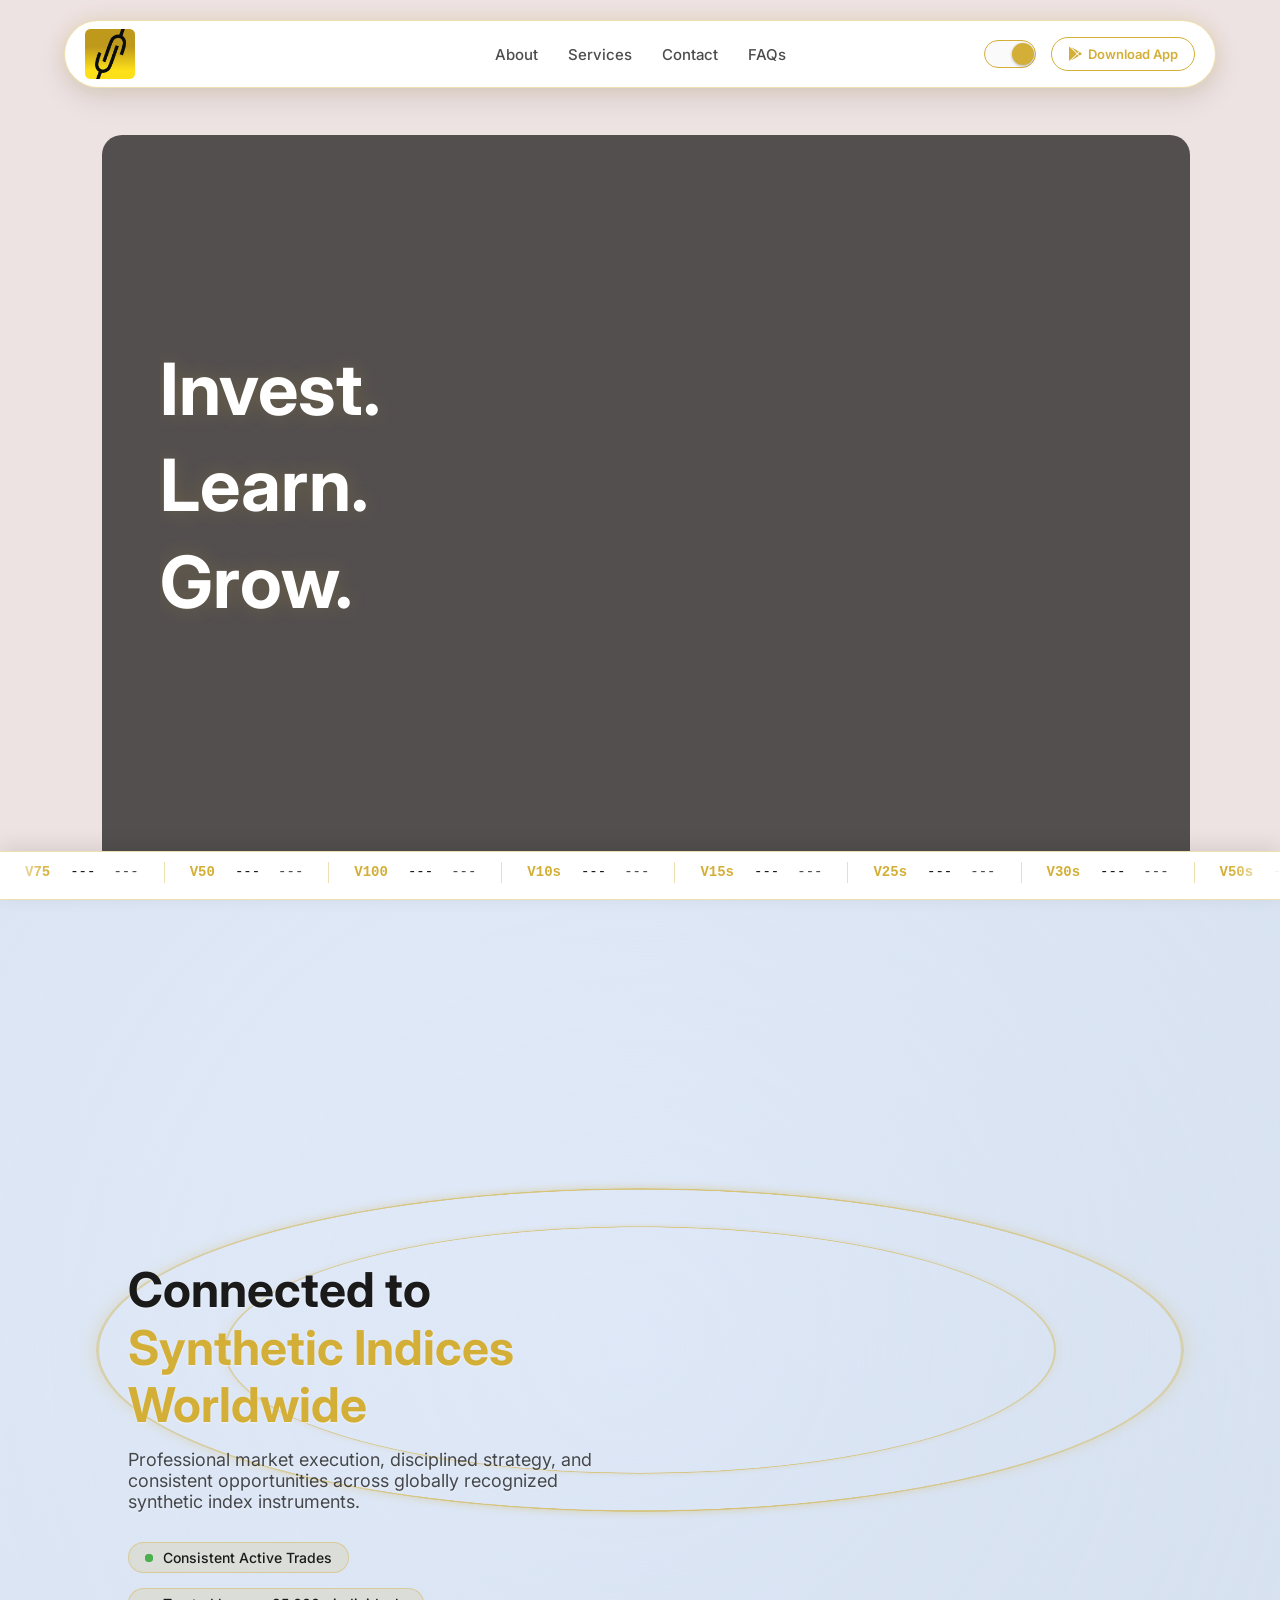
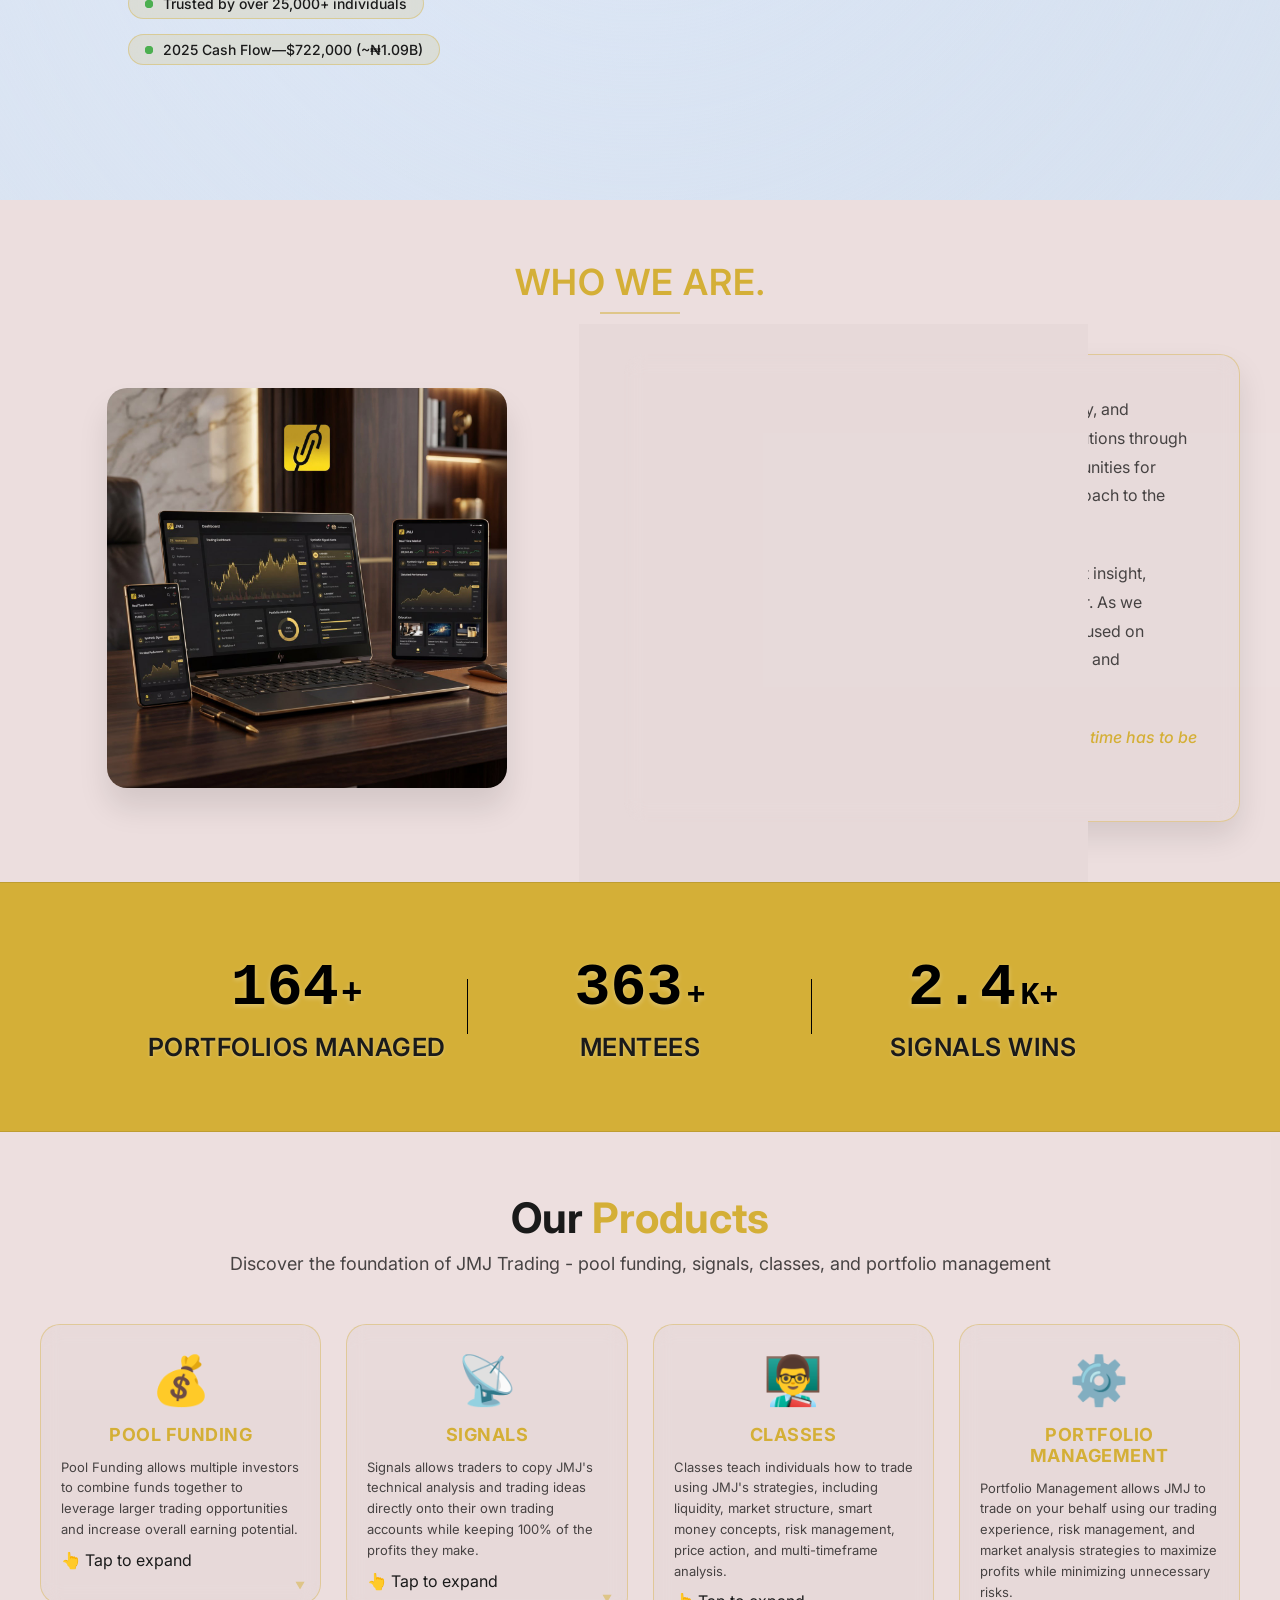
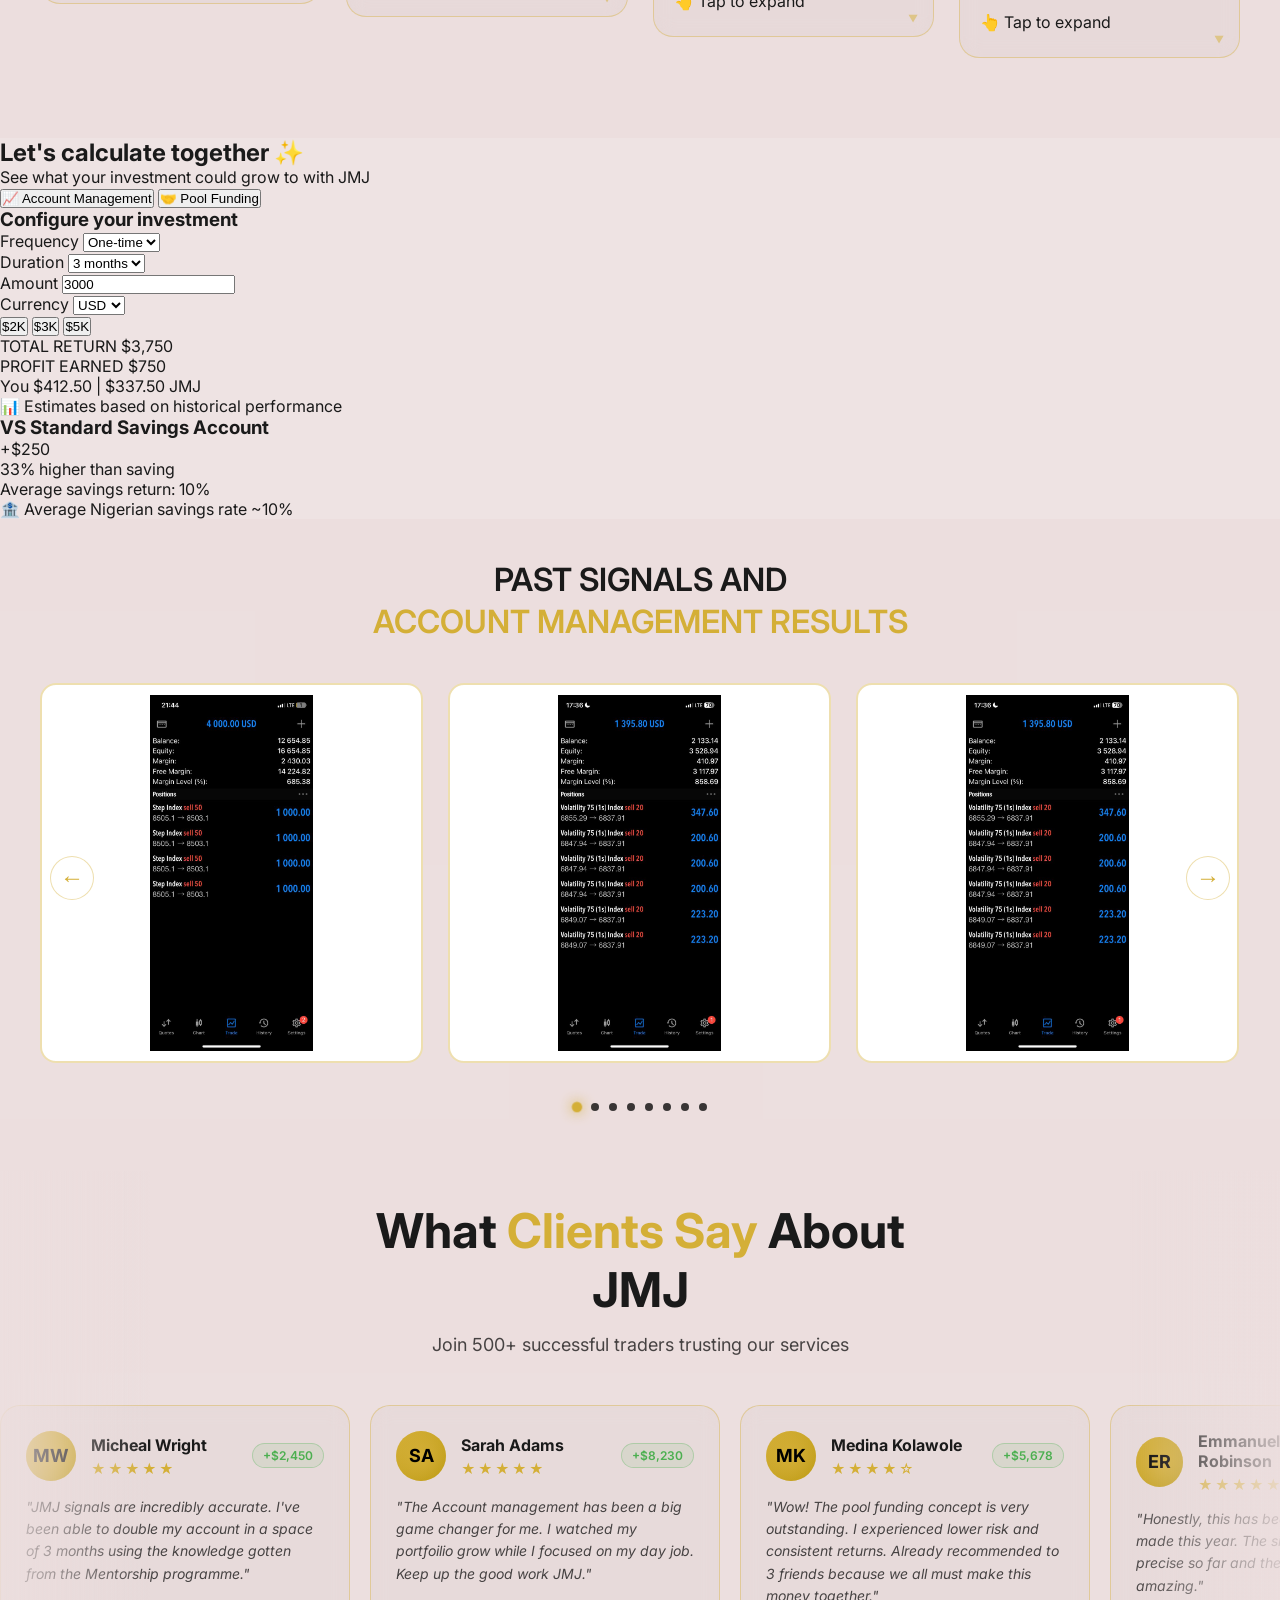
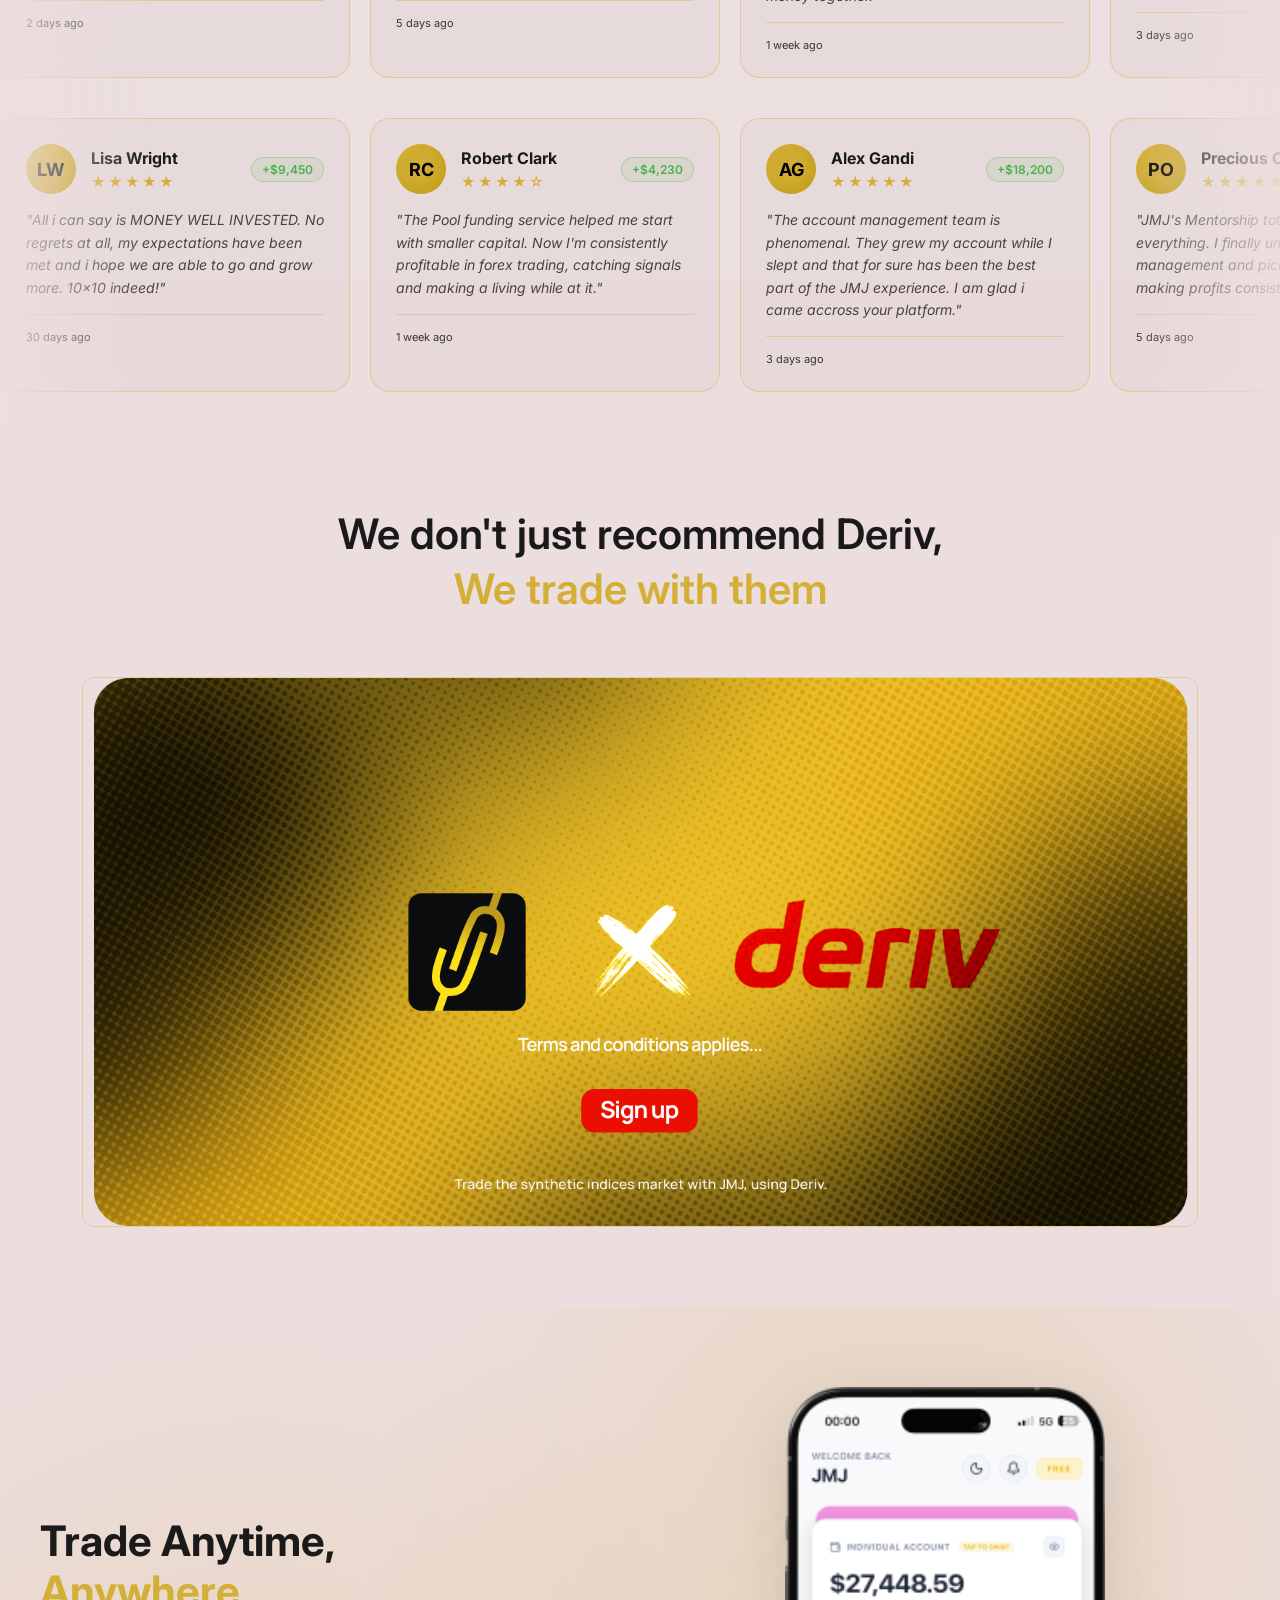
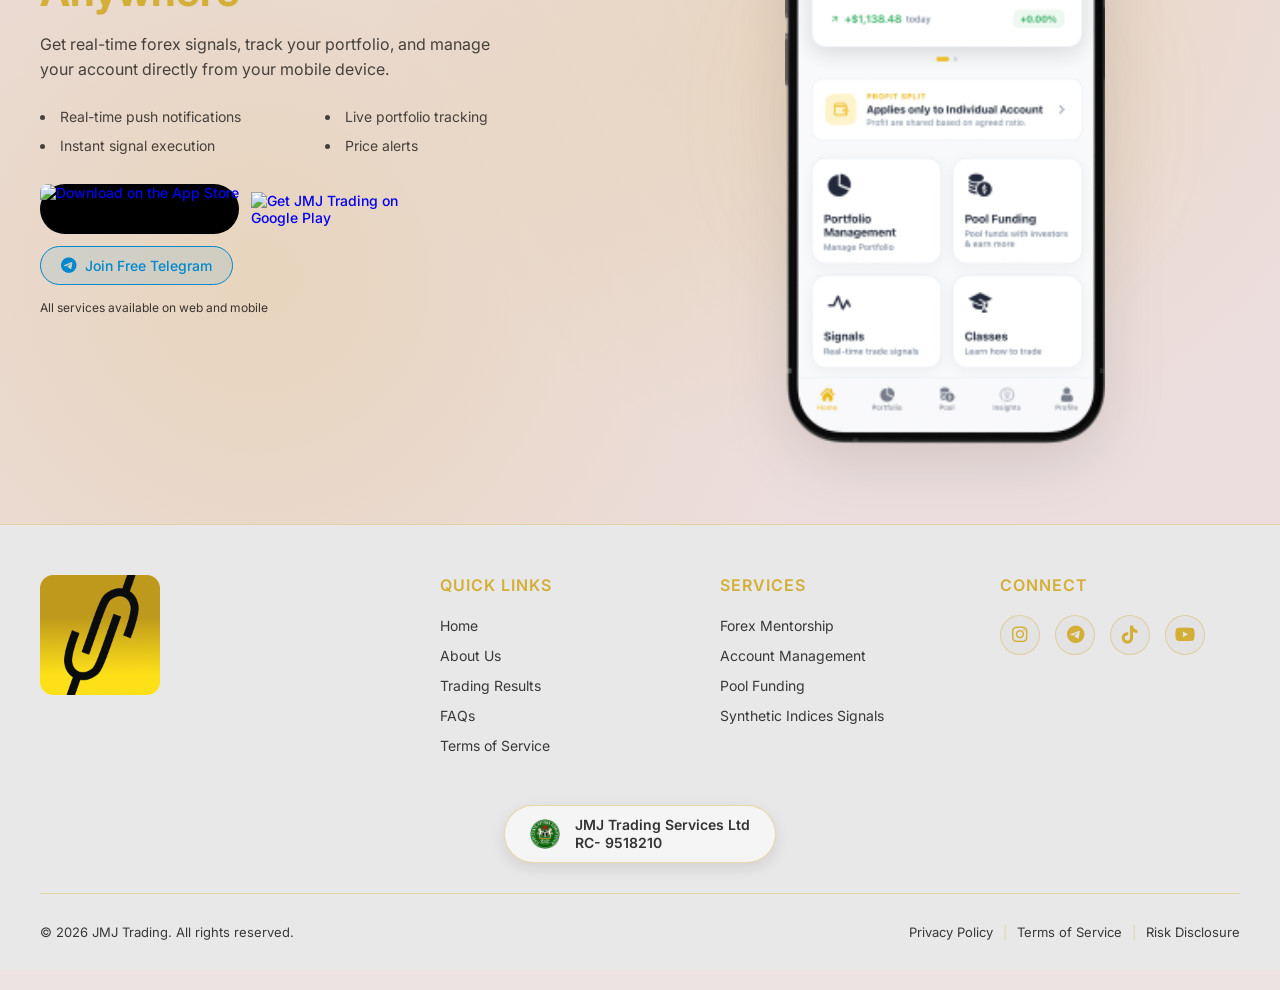
==== index.html @ 013cc444 "added calculaor section" ====
<!DOCTYPE html>
<html lang="en">
<head>
  <meta charset="UTF-8">
  
  <!-- PRIMARY SEO META TAGS -->
  <title>JMJ Trading | Forex Signals & Account Management Nigeria | Synthetic Indices</title>
  <meta name="description" content="JMJ Trading offers accurate forex signals, synthetic indices trading, account management, and pool funding in Nigeria. Join 500+ successful traders with 92% signal accuracy.">
  <meta name="keywords" content="forex signals Nigeria, synthetic indices trading, volatility 75, account management, JMJ trading, deriv broker, pool funding, accurate forex signals, volatility indices, step indices, forex mentorship Nigeria">
  <meta name="author" content="JMJ Trading">
  <meta name="robots" content="index, follow">
  <meta name="viewport" content="width=device-width, initial-scale=1.0">
  <meta name="language" content="English">
  <meta name="revisit-after" content="7 days">
  
  <!-- CANONICAL URL -->
  <link rel="canonical" href="http://www.jmj.finance/">
  
  <!-- OPEN GRAPH / SOCIAL MEDIA META TAGS -->
  <meta property="og:title" content="JMJ Trading - Forex Signals & Account Management Nigeria">
  <meta property="og:description" content="Trade synthetic indices with 92% accuracy. Join 500+ successful traders in Nigeria.">
  <meta property="og:image" content="https://www.jmj.finance/og-image.jpg">
  <meta property="og:url" content="http://www.jmj.finance/">
  <meta property="og:type" content="website">
  <meta property="og:site_name" content="JMJ Trading">
  
  <!-- TWITTER CARD META TAGS -->
  <meta name="twitter:card" content="summary_large_image">
  <meta name="twitter:title" content="JMJ Trading - Forex Signals & Account Management">
  <meta name="twitter:description" content="Accurate forex signals and synthetic indices trading in Nigeria. 92% accuracy.">
  <meta name="twitter:image" content="https://www.jmj.finance/twitter-image.jpg">
  
  <!-- FAVICONS -->
  <link rel="icon" type="image/png" href="your-logo2.jpg">
  <link rel="apple-touch-icon" href="apple-touch-icon.png">
  
  <!-- SCHEMA.ORG MARKUP (Rich Snippets) -->
  <script type="application/ld+json">
  {
    "@context": "https://schema.org",
    "@type": "FinancialService",
    "name": "JMJ Trading",
    "description": "Forex signals, synthetic indices trading, and account management services in Nigeria",
    "url": "http://www.jmj.finance/",
    "logo": "https://www.jmj.finance.com/your-logo2.jpg",
    "areaServed": "NG",
    "address": {
      "@type": "PostalAddress",
      "addressCountry": "NG"
    },
    "sameAs": [
      "https://t.me/iam_jmj",
      "https://www.instagram.com/10x10withjomi?igsh=OTE2cTVidzZ1aXQy",
      "https://www.tiktok.com/@iam_jmj_?_r=1&_t=ZS-94kIQOQh4wm",
      "https://youtube.com/@iam_jmj?si=TqdCoqoiXBoB-XOz"
    ],
    "founder": {
      "@type": "Person",
      "name": "JMJ"
    },
    "foundingDate": "2021"
  }
  </script>
  
  <!-- ADDITIONAL SCHEMA FOR REVIEWS (Rich Stars) -->
  <script type="application/ld+json">
  {
    "@context": "https://schema.org",
    "@type": "Product",
    "name": "JMJ Trading Services",
    "description": "Forex signals and account management",
    "aggregateRating": {
      "@type": "AggregateRating",
      "ratingValue": "4.8",
      "reviewCount": "527",
      "bestRating": "5",
      "worstRating": "1"
    }
  }
  </script>

  <link rel="stylesheet" href="styles.css">
  <link rel="stylesheet" href="https://cdnjs.cloudflare.com/ajax/libs/font-awesome/6.5.0/css/all.min.css" />
  <script src="https://cdnjs.cloudflare.com/ajax/libs/gsap/3.12.5/gsap.min.js"></script>
  <script src="https://cdnjs.cloudflare.com/ajax/libs/gsap/3.12.5/ScrollTrigger.min.js"></script>
</head>
<body>

<!-- FLOATING PILL NAVBAR -->
<header class="pill-header" id="header">
  <div class="pill-container">
    
    <!-- Logo Left -->
    <div class="pill-logo">
      <a href="index.html">
        <img src="your-logo2.png" alt="JMJ Trading Logo - Forex Signals Nigeria" class="logo-img">
      </a>
    </div>

 <!-- iOS Style Theme Toggle -->
<div class="theme-switch-wrapper">
    <!-- <span class="theme-label dark-label">🌙</span> -->
    <div class="theme-switch" id="theme-switch">
        <div class="theme-switch-track">
            <div class="theme-switch-knob"></div>
        </div>
    </div>
    <!-- <span class="theme-label light-label">☀️</span> -->
</div>
    
    <!-- Navigation Middle -->
    <nav class="pill-nav">
      <a href="#about" class="pill-link">About</a>
      <a href="#pillars" class="pill-link">Services</a>
      <a href="#download" class="pill-link">Contact</a>
      <a href="FAQs.html" class="pill-link">FAQs</a>
    </nav>
    
    <!-- Right Side Buttons -->
    <div class="pill-actions">
      <a href="#download" class="pill-btn download-btn">
        <i class="fab fa-google-play"></i>
        <span>Download App</span>
      </a>
      <!-- <a href="#download" class="pill-btn primary-btn">Get Started</a> -->
    </div>
    
    <!-- Hamburger (mobile) -->
    <button class="pill-hamburger" id="hamburger">
      <span class="hamburger-line"></span>
      <span class="hamburger-line"></span>
      <span class="hamburger-line"></span>
    </button>
    
  </div>
</header>

<!-- Mobile Menu -->
<div class="mobile-menu" id="mobileMenu">
  <nav class="mobile-nav-links">
    <a href="#about" class="mobile-nav-link">About</a>
    <a href="#pillars" class="mobile-nav-link">Services</a>
    <a href="#download" class="mobile-nav-link">Contact</a>
    <a href="FAQs.html" class="mobile-nav-link">FAQs</a>
    <a href="#download" class="mobile-get-started">Get Started</a>
  </nav>
  
  <!-- Social Icons at bottom of mobile menu -->
  <div class="mobile-social">
    <a href="https://t.me/iam_jmj" class="mobile-social-icon" aria-label="Telegram">
      <i class="fab fa-telegram-plane"></i>
    </a>
    <a href="https://www.instagram.com/10x10withjomi?igsh=OTE2cTVidzZ1aXQy" class="mobile-social-icon" aria-label="Instagram">
      <i class="fab fa-instagram"></i>
    </a>
    <a href="https://www.tiktok.com/@iam_jmj_?_r=1&_t=ZS-94kIQOQh4wm" class="mobile-social-icon" aria-label="Tiktok">
      <i class="fab fa-tiktok"></i>
    </a>
    <a href="https://youtube.com/@iam_jmj?si=TqdCoqoiXBoB-XOz" class="mobile-social-icon" aria-label="YouTube">
      <i class="fab fa-youtube"></i>
    </a>
  </div>
</div>

<!-- Overlay -->
<div class="menu-overlay" id="menuOverlay"></div>

<!-- HERO SECTION  -->
<section class="hero-video" id="hero">
  
  <!-- Video Background -->
  <div class="video-background">
    <video autoplay muted loop playsinline id="heroVideo">
      <source src="Hero-Background.mp4" type="video/mp4">
      <!-- Add fallback text in case video doesn't load -->
      Your browser does not support the video tag.
    </video>
    <div class="video-overlay"></div>
  </div>

  <!-- Hero Content -->
  <div class="hero-content-video">
    <div class="hero-text-container">
      
      <!-- Typewriter Text Container -->
      <div class="typewriter-container">
        <div class="typewriter-line" id="line1">Invest.</div>
        <div class="typewriter-line" id="line2">Learn.</div>
        <div class="typewriter-line" id="line3">Grow.</div>
      </div>
      
      <!-- Buttons (initially hidden) -->
<div class="hero-buttons-video" id="heroButtons">
  <a href="#download" class="hero-primary-btn">Get Started</a>
  <!-- <button class="secondary-btn">Download App</button> -->
</div>
      
    </div>
  </div>
  
  <!-- Floating particles (optional, can be removed) -->
  <div class="particles" id="particles"></div>
</section>

<!-- 3D GLOBE SECTION -->
<section class="globe-section">
  <div class="globe-container" id="globeContainer"></div>
  
<!-- Orbiting Lines Container -->
<div class="globe-orbits">
    <div class="orbit orbit-1"></div>
    <div class="orbit orbit-2"></div>
    <!-- <div class="orbit orbit-3"></div> -->
</div>

  <div class="globe-content">
    <h2 class="globe-title">Connected to <span class="gold-text">Synthetic Indices Worldwide</span></h2>
    <p class="globe-subtitle">Professional market execution, disciplined strategy, and consistent opportunities across globally recognized synthetic index instruments. </p>
    
    <div class="floating-stats">
      <div class="stat-pill">
        <span class="stat-dot live"></span>
        <span class="stat-text">Consistent Active Trades</span>
      </div>
      <div class="stat-pill">
        <span class="stat-dot live"></span>
        <span class="stat-text">Trusted by over 25,000+ individuals</span>
      </div>
      <div class="stat-pill">
        <span class="stat-dot live"></span>
        <span class="stat-text">2025  Cash Flow—$722,000 (~₦1.09B)</span>
      </div>
    </div>
  </div>
  
  <div class="globe-particles"></div>
</section>

<!-- ABOUT SECTION -->
<section class="about-section" id="about">
  <div class="about-container">
    
    <h2 class="about-headline">WHO WE ARE.</h2>
    
    <div class="about-content">
      
      <div class="about-image-wrapper" id="aboutImage">
        <img src="jmj-about2.jpg" alt="JMJ Trading - Forex signals and synthetic indices expert in Nigeria" class="about-image">
        <div class="image-glow"></div>
      </div>
      
      <div class="about-text-box" id="aboutText">
        <p class="about-paragraph">JMJ is a modern trading brand built on precision, strategy, and disciplined execution. We provide structured trading solutions through signals, education, and growth-focused financial opportunities for traders and learners who want a more professional approach to the markets.
</p>
        
        <p class="about-paragraph">Our mission is to build a trusted ecosystem where market insight, practical knowledge, and financial growth come together. As we expand into a broader fintech platform, JMJ remains focused on helping our community learn, trade, and grow with clarity and confidence.</p>
        
        <p class="about-paragraph about-quote">If you've ever blown a deriv account and said, "This time has to be different", you're in the right place.</p>
      </div>
      
    </div>
    
  </div>
</section>

<!-- PERFORMANCE STATS SECTION -->
<section class="stats-section" id="stats">
  
  <div class="stats-particles" id="statsParticles"></div>
  
  <div class="stats-container">
    
    <div class="stats-grid">
      
      <div class="stat-item">
        <div class="stat-number" id="stat1" data-target="220">0</div>
        <div class="stat-label">Portfolios Managed</div>
      </div>
      
      <div class="stat-item">
        <div class="stat-number" id="stat2" data-target="485">0</div>
        <div class="stat-label">Mentees</div>
      </div>
      
      <div class="stat-item">
        <div class="stat-number" id="stat3" data-target="3.2">0</div>
        <div class="stat-label">Signals Wins</div>
      </div>
      
    </div>
    
  </div>
</section>

<!-- PILLARS SECTION - SERVICES -->
<section class="pillars-section" id="pillars">
  <div class="pillars-container">
    
    <div class="pillars-header">
      <h2 class="pillars-title">Our <span class="gold-text">Products</span></h2>
      <p class="pillars-subtitle">Discover the foundation of JMJ Trading - pool funding, signals, classes, and portfolio management</p>
    </div>
    
    <div class="pillars-grid">
      
      <!-- Pool Funding -->
      <div class="pillar-card">
        <div class="pillar-icon-container">
          <div class="pillar-icon pool-icon">💰</div>
        </div>
        <h3 class="pillar-title">POOL FUNDING</h3>
        <div class="pillar-description-short">
          <p>Pool Funding allows multiple investors to combine funds together to leverage larger trading opportunities and increase overall earning potential.</p>
        </div>
        
        <!-- Expandable Content (hidden until hover) -->
        <div class="pillar-expandable">
          <div class="expandable-section">
            <h4>📖 How It Works</h4>
            <p>Investors contribute to a shared trading pool managed by JMJ. Profits generated are distributed evenly based on the agreed structure of the funding pool.</p>
          </div>
          <div class="expandable-section">
            <h4>✨ What You Gain</h4>
            <ul>
              <li>Access to larger trading opportunities</li>
              <li>Increased scalability</li>
              <li>Shared risk exposure</li>
              <li>Passive income opportunities</li>
              <li>Professional fund management</li>
            </ul>
          </div>
        </div>
        
        <div class="pillar-glow"></div>
      </div>
      
      <!-- Signals -->
      <div class="pillar-card">
        <div class="pillar-icon-container">
          <div class="pillar-icon signals-icon">📡</div>
        </div>
        <h3 class="pillar-title">SIGNALS</h3>
        <div class="pillar-description-short">
          <p>Signals allows traders to copy JMJ's technical analysis and trading ideas directly onto their own trading accounts while keeping 100% of the profits they make.</p>
        </div>
        
        <!-- Expandable Content (hidden until hover) -->
        <div class="pillar-expandable">
          <div class="expandable-section">
            <h4>📖 How It Works</h4>
            <p>JMJ provides entry points, stop losses, take profits, and market direction based on technical analysis. Traders simply follow and execute the trades on their personal accounts.</p>
          </div>
          <div class="expandable-section">
            <h4>✨ What You Gain</h4>
            <ul>
              <li>Access to professional analysis</li>
              <li>Better trade opportunities</li>
              <li>Improved market understanding</li>
              <li>Full control of your capital</li>
              <li>Keep all profits made from your trades</li>
            </ul>
          </div>
        </div>
        
        <div class="pillar-glow"></div>
      </div>
      
      <!-- Classes -->
      <div class="pillar-card">
        <div class="pillar-icon-container">
          <div class="pillar-icon mentorship-icon">👨‍🏫</div>
        </div>
        <h3 class="pillar-title">CLASSES</h3>
        <div class="pillar-description-short">
          <p>Classes teach individuals how to trade using JMJ's strategies, including liquidity, market structure, smart money concepts, risk management, price action, and multi-timeframe analysis.</p>
        </div>
        
        <!-- Expandable Content (hidden until hover) -->
        <div class="pillar-expandable">
          <div class="expandable-section">
            <h4>📖 How It Works</h4>
            <p>Students can learn either in a group class or through private mentorship for faster and more personalized learning.</p>
          </div>
          <div class="expandable-section">
            <h4>✨ What You Gain</h4>
            <ul>
              <li>Deep trading knowledge</li>
              <li>Real market experience</li>
              <li>Personal trading confidence</li>
              <li>Access to proven strategies</li>
              <li>The ability to trade independently</li>
            </ul>
          </div>
        </div>
        
        <div class="pillar-glow"></div>
      </div>
      
      <!-- Portfolio Management -->
      <div class="pillar-card">
        <div class="pillar-icon-container">
          <div class="pillar-icon account-icon">⚙️</div>
        </div>
        <h3 class="pillar-title">PORTFOLIO MANAGEMENT</h3>
        <div class="pillar-description-short">
          <p>Portfolio Management allows JMJ to trade on your behalf using our trading experience, risk management, and market analysis strategies to maximize profits while minimizing unnecessary risks.</p>
        </div>
        
        <!-- Expandable Content (hidden until hover) -->
        <div class="pillar-expandable">
          <div class="expandable-section">
            <h4>📖 How It Works</h4>
            <p>You submit your trading account, and our team manages and executes trades professionally over a period of time, usually between 7–12 weeks.</p>
          </div>
          <div class="expandable-section">
            <h4>✨ What You Gain</h4>
            <ul>
              <li>Passive profit opportunities</li>
              <li>Professional trade management</li>
              <li>Reduced emotional trading</li>
              <li>Structured risk management</li>
              <li>Consistent market monitoring</li>
            </ul>
          </div>
        </div>
        
        <div class="pillar-glow"></div>
      </div>
      
    </div>
  </div>
</section>

<!-- CALCULATOR SECTION - GLASSMORPHISM THREE PANEL -->
<section class="calculator-section">
  <div class="calculator-container">
    
    <!-- Header -->
    <div class="calculator-header">
      <h2 class="calculator-title">Let's calculate together ✨</h2>
      <p class="calculator-subtitle">See what your investment could grow to with JMJ</p>
    </div>
    
    <!-- Tab Switcher -->
    <div class="calculator-tabs">
      <button class="calc-tab active" data-service="management">📈 Account Management</button>
      <button class="calc-tab" data-service="pool">🤝 Pool Funding</button>
    </div>
    
    <!-- Three Panel Layout -->
    <div class="calculator-panels">
      
      <!-- LEFT PANEL: INPUTS -->
      <div class="calc-panel input-panel">
        <h3 class="panel-title">Configure your investment</h3>
        
        <div class="input-group">
          <label>Frequency</label>
          <select id="frequency" class="calc-input">
            <option value="one-time">One-time</option>
            <option value="monthly">Monthly</option>
            <option value="weekly">Weekly</option>
          </select>
        </div>
        
        <div class="input-group">
          <label>Duration</label>
          <select id="duration" class="calc-input">
            <option value="1">1 month</option>
            <option value="3" selected>3 months</option>
            <option value="6">6 months</option>
          </select>
        </div>
        
        <div class="input-row">
          <div class="input-group amount-group">
            <label>Amount</label>
            <input type="number" id="amount" class="calc-input" value="3000" step="100">
          </div>
          <div class="input-group currency-group">
            <label>Currency</label>
            <select id="currency" class="calc-input">
              <option value="USD" selected>USD</option>
              <option value="NGN">NGN</option>
            </select>
          </div>
        </div>
        
        <div class="preset-buttons" id="preset-buttons">
          <button class="preset-btn" data-amount="2000">$2K</button>
          <button class="preset-btn" data-amount="3000">$3K</button>
          <button class="preset-btn" data-amount="5000">$5K</button>
        </div>
      </div>
      
      <!-- CENTER PANEL: RESULTS -->
      <div class="calc-panel results-panel">
        <div class="results-two-column">
          <div class="result-col">
            <span class="result-label">TOTAL RETURN</span>
            <span class="result-value" id="total-return">$3,750</span>
          </div>
          <div class="result-col">
            <span class="result-label">PROFIT EARNED</span>
            <span class="result-value profit-value" id="profit-earned">$750</span>
          </div>
        </div>
        
        <div class="profit-split">
          <span class="split-label">You</span>
          <span class="split-bar"></span>
          <span class="split-amount" id="client-share">$412.50</span>
          <span class="split-divider">|</span>
          <span class="split-amount" id="jmj-share">$337.50</span>
          <span class="split-label">JMJ</span>
        </div>

        <p class="card-footnote">📊 Estimates based on historical performance</p>

      </div>
      
      <!-- RIGHT PANEL: COMPARISON -->
      <div class="calc-panel comparison-panel">
        <h3 class="panel-title">VS Standard Savings Account</h3>
        <div class="comparison-value" id="comparison-value">+$250</div>
        <div class="comparison-subtext">
          <span id="comparison-percent">33%</span> higher than saving<br>
          Average savings return: 10%
        </div>

 <p class="card-footnote">🏦 Average Nigerian savings rate ~10%</p>

      </div>
      
    </div>
  </div>
</section>

<!-- RESULTS GALLERY -->
<section class="results-horizontal" id="resultsGallery">
  <div class="results-container">
    
    <h2 class="results-headline">
      PAST SIGNALS AND<br>
      <span class="gold-text">ACCOUNT MANAGEMENT RESULTS</span>
    </h2>
    
    <div class="results-carousel">
      
      <div class="results-track" id="resultsTrack">
        
        <!-- Screenshot 1 -->
        <div class="result-card">
          <img src="profit24.jpg" alt="JMJ Trading forex signal profit $2,345 - synthetic indices trading result" class="result-img">
          <div class="result-overlay"></div>
        </div>

        <div class="result-card">
          <img src="profit23.jpg" alt="JMJ Trading account management profit result" class="result-img">
          <div class="result-overlay"></div>
        </div>

        <div class="result-card">
          <img src="profit22.jpg" alt="JMJ Trading volatility 75 signal profit" class="result-img">
          <div class="result-overlay"></div>
        </div>

        <div class="result-card">
          <img src="profit21.jpg" alt="JMJ Trading boom 500 trading result" class="result-img">
          <div class="result-overlay"></div>
        </div>

        <div class="result-card">
          <img src="profit20.jpg" alt="JMJ Trading crash 1000 signal profit" class="result-img">
          <div class="result-overlay"></div>
        </div>

        <div class="result-card">
          <img src="profit19.jpg" alt="JMJ Trading step indices profit result" class="result-img">
          <div class="result-overlay"></div>
        </div>

        <div class="result-card">
          <img src="profit18.jpg" alt="JMJ Trading forex account growth Nigeria" class="result-img">
          <div class="result-overlay"></div>
        </div>

        <div class="result-card">
          <img src="profit17.jpg" alt="JMJ Trading pool funding returns" class="result-img">
          <div class="result-overlay"></div>
        </div>

        <div class="result-card">
          <img src="profit16.jpg" alt="JMJ Trading mentorship student profit" class="result-img">
          <div class="result-overlay"></div>
        </div>

        <div class="result-card">
          <img src="profit15.jpg" alt="JMJ Trading synthetic indices trading profit" class="result-img">
          <div class="result-overlay"></div>
        </div>

        <div class="result-card">
          <img src="profit14.jpg" alt="JMJ Trading volatility 100 signal" class="result-img">
          <div class="result-overlay"></div>
        </div>

        <div class="result-card">
          <img src="profit13.jpg" alt="JMJ Trading deriv broker profit" class="result-img">
          <div class="result-overlay"></div>
        </div>

        <div class="result-card">
          <img src="profit12.jpg" alt="JMJ Trading forex signals Nigeria profit" class="result-img">
          <div class="result-overlay"></div>
        </div>

        <div class="result-card">
          <img src="profit11.jpg" alt="JMJ Trading account management growth" class="result-img">
          <div class="result-overlay"></div>
        </div>

        <div class="result-card">
          <img src="profit10.jpg" alt="JMJ Trading pool funding returns Nigeria" class="result-img">
          <div class="result-overlay"></div>
        </div>
        
        <div class="result-card">
          <img src="profit2.jpg" alt="JMJ Trading forex signal profit $3,678" class="result-img">
          <div class="result-overlay"></div>
        </div>
        
        <div class="result-card">
          <img src="profit3.jpg" alt="JMJ Trading volatility indices trading profit" class="result-img">
          <div class="result-overlay"></div>
        </div>
        
        <div class="result-card">
          <img src="profit4.jpg" alt="JMJ Trading boom crash trading result" class="result-img">
          <div class="result-overlay"></div>
        </div>
        
        <div class="result-card">
          <img src="profit5.jpg" alt="JMJ Trading mentorship trading profit" class="result-img">
          <div class="result-overlay"></div>
        </div>
        
        <div class="result-card">
          <img src="profit6.jpg" alt="JMJ Trading account management profit" class="result-img">
          <div class="result-overlay"></div>
        </div>
        
        <div class="result-card">
          <img src="profit7.jpg" alt="JMJ Trading synthetic signals profit" class="result-img">
          <div class="result-overlay"></div>
        </div>
        
        <div class="result-card">
          <img src="profit8.jpg" alt="JMJ Trading deriv signals Nigeria" class="result-img">
          <div class="result-overlay"></div>
        </div>
        
        <div class="result-card">
          <img src="profit9.jpg" alt="JMJ Trading forex investment returns" class="result-img">
          <div class="result-overlay"></div>
        </div>
        
      </div>
      
      <button class="results-arrow prev" id="resultsPrev">←</button>
      <button class="results-arrow next" id="resultsNext">→</button>
      
    </div>
    
    <div class="results-dots" id="resultsDots"></div>
    
  </div>

  
</section>

<!-- TESTIMONIALS SECTION -->
<section class="testimonial-section">
  <div class="testimonial-header">
    <!-- <span class="testimonial-badge">Social Proof</span> -->
    <h2 class="testimonial-title">What <span class="gold-text">Clients Say</span> About JMJ</h2>
    <p class="testimonial-subtitle">Join 500+ successful traders trusting our services</p>
  </div>
  
  <!-- Top Row - Scrolls Right to Left -->
  <div class="testimonial-row top-row">
    <div class="testimonial-track track-right-to-left">
      <!-- First set of testimonials -->
      <div class="testimonial-card">
        <div class="card-header">
          <div class="client-avatar">
            <span class="avatar-text">MW</span>
            <div class="avatar-glow"></div>
          </div>
          <div class="client-info">
            <h4>Micheal Wright</h4>
            <div class="client-rating">
              <span class="star">★</span>
              <span class="star">★</span>
              <span class="star">★</span>
              <span class="star">★</span>
              <span class="star">★</span>
            </div>
          </div>
          <div class="profit-badge positive">+$2,450</div>
        </div>
        <p class="testimonial-text">"JMJ signals are incredibly accurate. I've been able to double my account in a space of 3 months using the knowledge gotten from the Mentorship programme."</p>
        <div class="card-footer">
          <!-- <span class="trade-pair">V75 • Crash 1000</span>-->
          <span class="trade-time">2 days ago</span> 
        </div>
      </div>

      <div class="testimonial-card">
        <div class="card-header">
          <div class="client-avatar">
            <span class="avatar-text">SA</span>
            <div class="avatar-glow"></div>
          </div>
          <div class="client-info">
            <h4>Sarah Adams</h4>
            <div class="client-rating">
              <span class="star">★</span>
              <span class="star">★</span>
              <span class="star">★</span>
              <span class="star">★</span>
              <span class="star">★</span>
            </div>
          </div>
          <div class="profit-badge positive">+$8,230</div>
        </div>
        <p class="testimonial-text">"The Account management has been a big game changer for me. I watched my portfoilio grow while I focused on my day job. Keep up the good work JMJ."</p>
        <div class="card-footer">
          <!-- <span class="trade-pair">Boom 500 • V75</span> -->
          <span class="trade-time">5 days ago</span>
        </div>
      </div>

      <div class="testimonial-card">
        <div class="card-header">
          <div class="client-avatar">
            <span class="avatar-text">MK</span>
            <div class="avatar-glow"></div>
          </div>
          <div class="client-info">
            <h4>Medina Kolawole</h4>
            <div class="client-rating">
              <span class="star">★</span>
              <span class="star">★</span>
              <span class="star">★</span>
              <span class="star">★</span>
              <span class="star">☆</span>
            </div>
          </div>
          <div class="profit-badge positive">+$5,678</div>
        </div>
        <p class="testimonial-text">"Wow! The pool funding concept is very outstanding. I experienced lower risk and consistent returns. Already recommended to 3 friends because we all must make this money together."</p>
        <div class="card-footer">
          <!-- <span class="trade-pair">Range Break • Step</span> -->
          <span class="trade-time">1 week ago</span>
        </div>
      </div>

      <div class="testimonial-card">
        <div class="card-header">
          <div class="client-avatar">
            <span class="avatar-text">ER</span>
            <div class="avatar-glow"></div>
          </div>
          <div class="client-info">
            <h4>Emmanuel Robinson</h4>
            <div class="client-rating">
              <span class="star">★</span>
              <span class="star">★</span>
              <span class="star">★</span>
              <span class="star">★</span>
              <span class="star">★</span>
            </div>
          </div>
          <div class="profit-badge positive">+$3,100</div>
        </div>
        <p class="testimonial-text">"Honestly, this has been the best decision I made this year. The signals have been precise so far and the community support is amazing."</p>
        <div class="card-footer">
          <!-- <span class="trade-pair">V75 • V50</span> -->
          <span class="trade-time">3 days ago</span>
        </div>
      </div>
      
            <div class="testimonial-card">
        <div class="card-header">
          <div class="client-avatar">
            <span class="avatar-text">JD</span>
            <div class="avatar-glow"></div>
          </div>
          <div class="client-info">
            <h4>Janet Dolapo</h4>
            <div class="client-rating">
              <span class="star">★</span>
              <span class="star">★</span>
              <span class="star">★</span>
              <span class="star">★</span>
              <span class="star">★</span>
            </div>
          </div>
          <div class="profit-badge positive">+$12,450</div>
        </div>
        <p class="testimonial-text">"Very great customer service, fast responses and a cool community. This is one of the things that stood out to me. Smooth transaction so far, Great job to the team!"</p>
        <div class="card-footer">
          <!-- <span class="trade-pair">V75 • Crash 1000</span> -->
          <span class="trade-time">12 days ago</span>
        </div>
      </div>

            <div class="testimonial-card">
        <div class="card-header">
          <div class="client-avatar">
            <span class="avatar-text">OA</span>
            <div class="avatar-glow"></div>
          </div>
          <div class="client-info">
            <h4>Olayinka Amodu</h4>
            <div class="client-rating">
              <span class="star">★</span>
              <span class="star">★</span>
              <span class="star">★</span>
              <span class="star">★</span>
              <span class="star">★</span>
            </div>
          </div>
          <div class="profit-badge positive">+$12,450</div>
        </div>
        <p class="testimonial-text">"The signals are incredibly accurate with smooth precision. I've had more wins in my account in 2 months using JMJ's signal services."</p>
        <div class="card-footer">
          <!-- <span class="trade-pair">V75 • Crash 1000</span> -->
          <span class="trade-time">2 days ago</span>
        </div>
      </div>

            <div class="testimonial-card">
        <div class="card-header">
          <div class="client-avatar">
            <span class="avatar-text">HA</span>
            <div class="avatar-glow"></div>
          </div>
          <div class="client-info">
            <h4>Hassan Adamu</h4>
            <div class="client-rating">
              <span class="star">★</span>
              <span class="star">★</span>
              <span class="star">★</span>
              <span class="star">★</span>
              <span class="star">★</span>
            </div>
          </div>
          <div class="profit-badge positive">+$1,450</div>
        </div>
        <p class="testimonial-text">"The signals are the best i have seen, as i have had multpiple experiences with Forex peeps. Everything happens for real over here and i love it. Thanks JMJ."</p>
        <div class="card-footer">
          <!-- <span class="trade-pair">V75 • Crash 1000</span> -->
          <span class="trade-time">27 days ago</span>
        </div>
      </div>

            <div class="testimonial-card">
        <div class="card-header">
          <div class="client-avatar">
            <span class="avatar-text">AP</span>
            <div class="avatar-glow"></div>
          </div>
          <div class="client-info">
            <h4>Adam Peters</h4>
            <div class="client-rating">
              <span class="star">★</span>
              <span class="star">★</span>
              <span class="star">★</span>
              <span class="star">★</span>
              <span class="star">★</span>
            </div>
          </div>
          <div class="profit-badge positive">+$3,450</div>
        </div>
        <p class="testimonial-text">"Sweet signals, accurate as hell, wonderful customer service and growing community. I've never regretted joining your channel. Your are good!"</p>
        <div class="card-footer">
          <!-- <span class="trade-pair">V75 • Crash 1000</span> -->
          <span class="trade-time">21 days ago</span>
        </div>
      </div>

            <div class="testimonial-card">
        <div class="card-header">
          <div class="client-avatar">
            <span class="avatar-text">PO</span>
            <div class="avatar-glow"></div>
          </div>
          <div class="client-info">
            <h4>Prince Omoh</h4>
            <div class="client-rating">
              <span class="star">★</span>
              <span class="star">★</span>
              <span class="star">★</span>
              <span class="star">★</span>
              <span class="star">★</span>
            </div>
          </div>
          <div class="profit-badge positive">+$2,950</div>
        </div>
        <p class="testimonial-text">"The signals are incredibly accurate. I've doubled my account in 4 months using JMJ's mentorship."</p>
        <div class="card-footer">
          <!-- <span class="trade-pair">V75 • Crash 1000</span> -->
          <span class="trade-time">2 days ago</span>
        </div>
      </div>

      <!-- Duplicate for seamless loop -->
      <div class="testimonial-card">
        <div class="card-header">
          <div class="client-avatar">
            <span class="avatar-text">JT</span>
            <div class="avatar-glow"></div>
          </div>
          <div class="client-info">
            <h4>James T.</h4>
            <div class="client-rating">
              <span class="star">★</span>
              <span class="star">★</span>
              <span class="star">★</span>
              <span class="star">★</span>
              <span class="star">★</span>
            </div>
          </div>
          <div class="profit-badge positive">+$15,890</div>
        </div>
        <p class="testimonial-text">"Mentorship program is worth every penny. Learned risk management that saved my account."</p>
        <div class="card-footer">
          <!-- <span class="trade-pair">Crash 1000</span> -->
          <span class="trade-time">4 days ago</span>
        </div>
      </div>
      
    </div>
  </div>

  <!-- Bottom Row - Scrolls Left to Right -->
  <div class="testimonial-row bottom-row">
    <div class="testimonial-track track-left-to-right">
      <!-- First set of testimonials -->
      <div class="testimonial-card">
        <div class="card-header">
          <div class="client-avatar">
            <span class="avatar-text">LW</span>
            <div class="avatar-glow"></div>
          </div>
          <div class="client-info">
            <h4>Lisa Wright</h4>
            <div class="client-rating">
              <span class="star">★</span>
              <span class="star">★</span>
              <span class="star">★</span>
              <span class="star">★</span>
              <span class="star">★</span>
            </div>
          </div>
          <div class="profit-badge positive">+$9,450</div>
        </div>
        <p class="testimonial-text">"All i can say is MONEY WELL INVESTED. No regrets at all, my expectations have been met and i hope we are able to go and grow more. 10x10 indeed!"</p>
        <div class="card-footer">
          <!-- <span class="trade-pair">V75 • Crash 1000</span> -->
          <span class="trade-time">30 days ago</span>
        </div>
      </div>

      <div class="testimonial-card">
        <div class="card-header">
          <div class="client-avatar">
            <span class="avatar-text">RC</span>
            <div class="avatar-glow"></div>
          </div>
          <div class="client-info">
            <h4>Robert Clark</h4>
            <div class="client-rating">
              <span class="star">★</span>
              <span class="star">★</span>
              <span class="star">★</span>
              <span class="star">★</span>
              <span class="star">☆</span>
            </div>
          </div>
          <div class="profit-badge positive">+$4,230</div>
        </div>
        <p class="testimonial-text">"The Pool funding service helped me start with smaller capital. Now I'm consistently profitable in forex trading, catching signals and making a living while at it."</p>
        <div class="card-footer">
          <!-- <span class="trade-pair">Boom 500</span> -->
          <span class="trade-time">1 week ago</span>
        </div>
      </div>

      <div class="testimonial-card">
        <div class="card-header">
          <div class="client-avatar">
            <span class="avatar-text">AG</span>
            <div class="avatar-glow"></div>
          </div>
          <div class="client-info">
            <h4>Alex Gandi</h4>
            <div class="client-rating">
              <span class="star">★</span>
              <span class="star">★</span>
              <span class="star">★</span>
              <span class="star">★</span>
              <span class="star">★</span>
            </div>
          </div>
          <div class="profit-badge positive">+$18,200</div>
        </div>
        <p class="testimonial-text">"The account management team is phenomenal. They grew my account while I slept and that for sure has been the best part of the JMJ experience. I am glad i came accross your platform."</p>
        <div class="card-footer">
          <!-- <span class="trade-pair">V75 • V50</span> -->
          <span class="trade-time">3 days ago</span>
        </div>
      </div>

      <div class="testimonial-card">
        <div class="card-header">
          <div class="client-avatar">
            <span class="avatar-text">PO</span>
            <div class="avatar-glow"></div>
          </div>
          <div class="client-info">
            <h4>Precious Okafor</h4>
            <div class="client-rating">
              <span class="star">★</span>
              <span class="star">★</span>
              <span class="star">★</span>
              <span class="star">★</span>
              <span class="star">★</span>
            </div>
          </div>
          <div class="profit-badge positive">+$1,670</div>
        </div>
        <p class="testimonial-text">"JMJ's Mentorship totally changed everything. I finally understand risk management and picking enteries and making profits consistently."</p>
        <div class="card-footer">
          <!-- <span class="trade-pair">Step • Range</span> -->
          <span class="trade-time">5 days ago</span>
        </div>
      </div>
      
            <div class="testimonial-card">
        <div class="card-header">
          <div class="client-avatar">
            <span class="avatar-text">AT</span>
            <div class="avatar-glow"></div>
          </div>
          <div class="client-info">
            <h4>Ayomide Thankgod</h4>
            <div class="client-rating">
              <span class="star">★</span>
              <span class="star">★</span>
              <span class="star">★</span>
              <span class="star">★</span>
              <span class="star">★</span>
            </div>
          </div>
          <div class="profit-badge positive">+$9,450</div>
        </div>
        <p class="testimonial-text">"The Pool funding with swaaaaaag. LOL!. Doubling funds is very possible using JMJ's services."</p>
        <div class="card-footer">
          <!-- <span class="trade-pair">V75 • Crash 1000</span> -->
          <span class="trade-time"> 2 months ago</span>
        </div>
      </div>

            <div class="testimonial-card">
        <div class="card-header">
          <div class="client-avatar">
            <span class="avatar-text">LW</span>
            <div class="avatar-glow"></div>
          </div>
          <div class="client-info">
            <h4>Lucy wike</h4>
            <div class="client-rating">
              <span class="star">★</span>
              <span class="star">★</span>
              <span class="star">★</span>
              <span class="star">★</span>
              <span class="star">★</span>
            </div>
          </div>
          <div class="profit-badge positive">+$6,450</div>
        </div>
        <p class="testimonial-text">"I have had a lot of experiences with other FX brands, and i must say this one stands out for sure. Let's do more together JMJ."</p>
        <div class="card-footer">
          <!-- <span class="trade-pair">V75 • Crash 1000</span> -->
          <span class="trade-time">5 days ago</span>
        </div>
      </div>

            <div class="testimonial-card">
        <div class="card-header">
          <div class="client-avatar">
            <span class="avatar-text">MM</span>
            <div class="avatar-glow"></div>
          </div>
          <div class="client-info">
            <h4>Mark Merry</h4>
            <div class="client-rating">
              <span class="star">★</span>
              <span class="star">★</span>
              <span class="star">★</span>
              <span class="star">★</span>
              <span class="star">★</span>
            </div>
          </div>
          <div class="profit-badge positive">+$90,470</div>
        </div>
        <p class="testimonial-text">"The signals and account management are incredibly on point. All i can say is thank you and thank you again, life has been more pleasant with JMJ's services."</p>
        <div class="card-footer">
          <!-- <span class="trade-pair">V75 • Crash 1000</span> -->
          <span class="trade-time">12 days ago</span>
        </div>
      </div>

            <div class="testimonial-card">
        <div class="card-header">
          <div class="client-avatar">
            <span class="avatar-text">WB</span>
            <div class="avatar-glow"></div>
          </div>
          <div class="client-info">
            <h4>West Brown</h4>
            <div class="client-rating">
              <span class="star">★</span>
              <span class="star">★</span>
              <span class="star">★</span>
              <span class="star">★</span>
              <span class="star">★</span>
            </div>
          </div>
          <div class="profit-badge positive">+$2,450</div>
        </div>
        <p class="testimonial-text">"Accurate signals, pool funding top notch, customer services one of a kind. I've doubled my account in 3 months using JMJ's services."</p>
        <div class="card-footer">
          <!-- <span class="trade-pair">V75 • Crash 1000</span> -->
          <span class="trade-time">7 days ago</span>
        </div>
      </div>

            <div class="testimonial-card">
        <div class="card-header">
          <div class="client-avatar">
            <span class="avatar-text">LW</span>
            <div class="avatar-glow"></div>
          </div>
          <div class="client-info">
            <h4>Lisa Wang</h4>
            <div class="client-rating">
              <span class="star">★</span>
              <span class="star">★</span>
              <span class="star">★</span>
              <span class="star">★</span>
              <span class="star">★</span>
            </div>
          </div>
          <div class="profit-badge positive">+$7,450</div>
        </div>
        <p class="testimonial-text">"Smooth landing JMJ, soft and precise. God bless the day our paths crossed."</p>
        <div class="card-footer">
          <!-- <span class="trade-pair">V75 • Crash 1000</span> -->
          <span class="trade-time">2 days ago</span>
        </div>
      </div>

      <!-- Duplicate for seamless loop -->
      <div class="testimonial-card">
        <div class="card-header">
          <div class="client-avatar">
            <span class="avatar-text">DM</span>
            <div class="avatar-glow"></div>
          </div>
          <div class="client-info">
            <h4>David M.</h4>
            <div class="client-rating">
              <span class="star">★</span>
              <span class="star">★</span>
              <span class="star">★</span>
              <span class="star">★</span>
              <span class="star">★</span>
            </div>
          </div>
          <div class="profit-badge positive">+$7,890</div>
        </div>
        <p class="testimonial-text">"Signals are fast and accurate. Best subscription I've ever had."</p>
        <div class="card-footer">
          <!-- <span class="trade-pair">Crash 1000</span> -->
          <span class="trade-time">2 days ago</span>
        </div>
      </div>
    </div>
  </div>
  
  <!-- Gradient overlays for smooth edges -->
  <div class="testimonial-fade-left"></div>
  <div class="testimonial-fade-right"></div>
</section>

<!-- DERIV BROKER SECTION -->
<section class="deriv-section">
  <div class="deriv-container">
    
    <div class="deriv-headline">
      <span class="deriv-headline-white">We don't just recommend Deriv,</span>
      <span class="deriv-headline-gold">We trade with them</span>
    </div>
    
    <a href="https://track.deriv.com/_cD5KpDFtSqv1k0YPxVS0A2Nd7ZgqdRLk/1/" target="_blank" rel="noopener noreferrer" class="deriv-link">
      <div class="deriv-image-wrapper">
        <img src="deriv-image.PNG" alt="Deriv broker platform - Best forex broker for synthetic indices trading in Nigeria" class="deriv-image">
      </div>
    </a>
    
  </div>
</section>

<!-- DOWNLOAD APP SECTION -->
<section class="download-section" id="download">
  <div class="download-container">
    
    <div class="download-mockup right">
      <img src="your-phone-mockup.png" alt="JMJ Trading App - Get forex signals on your phone" class="mockup-image">
      <div class="mockup-glow"></div>
    </div>
    
    <div class="download-content left">
      <h2 class="download-title">Trade Anytime,<br><span class="gold-text">Anywhere</span></h2>
      <p class="download-text">Get real-time forex signals, track your portfolio, and manage your account directly from your mobile device.</p>
      
      <div class="download-features">
        <div class="feature-item">
          <!-- <span class="feature-icon">📱</span> -->
          <li>Real-time push notifications</li>
        </div>
        <div class="feature-item">
          <!-- <span class="feature-icon">📊</span> -->
          <li>Live portfolio tracking</li>
        </div>
        <div class="feature-item">
          <!-- <span class="feature-icon">⚡</span> -->
          <li>Instant signal execution</li>
        </div>
        <div class="feature-item">
          <!-- <span class="feature-icon">🔔</span> -->
          <li>Price alerts</li>
        </div>
      </div>
      
      <div class="button-group">
        
        <!-- App Store Button (NEW) -->
        <a href="https://apps.apple.com/your-app-id" class="action-btn app-store-btn" target="_blank">
          <img src="https://developer.apple.com/app-store/marketing/guidelines/images/badge-download-on-the-app-store.svg" alt="Download on the App Store" class="app-store-logo">
        </a>
        
        <!-- Google Play Button (existing) -->
        <a href="#" class="action-btn google-btn" target="_blank">
          <img src="https://upload.wikimedia.org/wikipedia/commons/7/78/Google_Play_Store_badge_EN.svg" alt="Get JMJ Trading on Google Play" class="google-play-logo">
        </a>
        
        <!-- Web Register Button (existing) 
        <a href="#" class="action-btn web-btn">
          <i class="fas fa-globe"></i>
          <span>Register on Web</span>
        </a>
        -->
        
        <!-- Telegram Button (existing) -->
        <a href="https://t.me/Iamjmj" class="action-btn telegram-btn">
          <i class="fab fa-telegram-plane"></i>
          <span>Join Free Telegram</span>
        </a>
        
      </div>
      
      <p class="download-note">All services available on web and mobile</p>
    </div>
    
  </div>
</section>

<!-- FOOTER SECTION -->
<footer class="footer-section">
  <div class="footer-container">
    
    <div class="footer-grid">
      
      <div class="footer-col logo-col">
        <img src="your-logo2.png" alt="JMJ Trading - Forex Signals Nigeria" class="footer-logo">
      </div>
      
      <div class="footer-col">
        <h4 class="footer-title">Quick Links</h4>
        <ul class="footer-links">
          <li><a href="#home">Home</a></li>
          <li><a href="#about">About Us</a></li>
          <li><a href="#results">Trading Results</a></li>
          <li><a href="FAQs.html">FAQs</a></li>
          <li><a href="terms.html" target="_blank">Terms of Service</a></li>
        </ul>
      </div>
      
      <div class="footer-col">
        <h4 class="footer-title">Services</h4>
        <ul class="footer-links">
          <li><a href="#pillars">Forex Mentorship</a></li>
          <li><a href="#pillars">Account Management</a></li>
          <li><a href="#pillars">Pool Funding</a></li>
          <li><a href="#pillars">Synthetic Indices Signals</a></li>
        </ul>
      </div>
      
      <div class="footer-col">
        <h4 class="footer-title">Connect</h4>
        <div class="social-icons">
          <a href="https://www.instagram.com/10x10withjomi?igsh=OTE2cTVidzZ1aXQy" class="social-icon" aria-label="Instagram"><i class="fab fa-instagram"></i></a>
          <a href="https://t.me/iam_jmj" class="social-icon" aria-label="Telegram"><i class="fab fa-telegram-plane"></i></a>
          <a href="https://www.tiktok.com/@iam_jmj_?_r=1&_t=ZS-94kIQOQh4wm" class="social-icon" aria-label="TikTok"><i class="fab fa-tiktok"></i></a>
          <a href="https://youtube.com/@iam_jmj?si=TqdCoqoiXBoB-XOz" class="social-icon" aria-label="YouTube"><i class="fab fa-youtube"></i></a>
        </div>
      </div>
      
    </div>
    
<div class="compliance-card">
  <img src="cac-logo.png" alt="CAC Registered - JMJ Trading Nigeria" class="compliance-logo">
  <div class="compliance-text">
    <span class="compliance-title">JMJ Trading Services Ltd</span>
    <!-- <span class="compliance-badge">Secure & Verified</span> -->
    <span class="compliance-rc">RC- 9518210</span>
  </div>
</div>
    
    <div class="footer-bottom">
      <p class="copyright">&copy; 2026 JMJ Trading. All rights reserved.</p>
      <div class="legal-links">
        <a href="privacy-policy.html">Privacy Policy</a>
        <span class="separator">|</span>
        <a href="terms.html" target="_blank">Terms of Service</a>
        <span class="separator">|</span>
        <a href="risk.html">Risk Disclosure</a>
      </div>
    </div>
    
  </div>
</footer>

<script src="https://cdnjs.cloudflare.com/ajax/libs/gsap/3.12.5/gsap.min.js"></script>
<script src="https://cdnjs.cloudflare.com/ajax/libs/gsap/3.12.5/ScrollTrigger.min.js"></script>
<script src="script.js"></script>
<script src="https://cdnjs.cloudflare.com/ajax/libs/ws/8.13.0/websocket.js"></script>

<!--Start of Tawk.to Script-->
<script type="text/javascript">
var Tawk_API=Tawk_API||{}, Tawk_LoadStart=new Date();
(function(){
var s1=document.createElement("script"),s0=document.getElementsByTagName("script")[0];
s1.async=true;
s1.src='https://embed.tawk.to/69b5dc4e1ff85f1c36fe49af/1jjn695gd';
s1.charset='UTF-8';
s1.setAttribute('crossorigin','*');
s0.parentNode.insertBefore(s1,s0);
})();

Tawk_API.onLoad = function() {
  Tawk_API.setAttributes({
    'color': '#d4af37',
    'background': '#060606'
  }, function(error) {});
  
  Tawk_API.customStyle = {
    visibility: {
      desktop: {
        position: 'br',
        xOffset: '20px',
        yOffset: '80px'
      },
      mobile: {
        position: 'br',
        xOffset: '10px',
        yOffset: '70px'
      }
    }
  };
};
</script>
<!--End of Tawk.to Script-->
</body>
</html>
---- styles.css ----
@import url('https://fonts.googleapis.com/css2?family=Inter:wght@300;400;500;600;700;800&display=swap');

/* ===== CSS VARIABLES FOR THEME SWITCHING ===== */
:root {
    /* Dark Mode (default) */
    --bg-primary: #060606;
    --bg-secondary: #0a0a0a;
    --bg-card: rgba(255, 255, 255, 0.03);
    --bg-footer: #0a0a0a;
    --bg-navbar: #0a0a0a;
    --bg-overlay: rgba(0, 0, 0, 0.7);
    --bg-pill: #0a0a0a;
    --text-primary: #ffffff;
    --text-secondary: rgba(255, 255, 255, 0.7);
    --text-muted: rgba(255, 255, 255, 0.5);
    --border-color: rgba(212, 175, 55, 0.3);
    --border-light: rgba(212, 175, 55, 0.2);
    --gold: #d4af37;
    --gold-dark: #b8960c;
    --gold-glow: rgba(212, 175, 55, 0.3);
    --shadow-color: rgba(0, 0, 0, 0.5);
    --input-bg: rgba(255, 255, 255, 0.05);
    --stat-bg: #c29b1c;
    --stat-text: #1a1a1a;
    --stat-label: #333333;
    --pill-hover: rgba(212, 175, 55, 0.1);
    --success: #4caf50;
    --danger: #f44336;
    --telegram: #0088cc;
    --divider: rgba(212, 175, 55, 0.2);
}

/* Light Mode */
[data-theme="light"] {
    --bg-primary: #ecdeded7;
    --bg-secondary: #ffffff;
    --bg-card: rgba(0, 0, 0, 0.02);
    --bg-footer: #e8e8e8;
    --bg-navbar: #ffffff;
    --bg-overlay: rgba(255, 255, 255, 0.7);
    --bg-pill: #ffffff;
    --text-primary: #1a1a1a;
    --text-secondary: rgba(0, 0, 0, 0.7);
    --text-muted: rgba(0, 0, 0, 0.76);
    --border-color: rgba(212, 175, 55, 0.4);
    --border-light: rgba(212, 175, 55, 0.3);
    --gold: #d4af37;
    --gold-dark: #b8960c;
    --gold-glow: rgba(212, 175, 55, 0.2);
    --shadow-color: rgba(0, 0, 0, 0.1);
    --input-bg: rgba(0, 0, 0, 0.03);
    --stat-bg: #d4af37;
    --stat-text: #000000;
    --stat-label: #1a1a1a;
    --pill-hover: rgba(212, 175, 55, 0.15);
    --divider: rgba(212, 175, 55, 0.3);
}

* {
  margin: 0;
  padding: 0;
  box-sizing: border-box;
}

body {
  background: var(--bg-primary);
  font-family: 'Inter', sans-serif; 
  color: var(--text-primary);
  overflow-x: hidden;
  transition: background 0.3s ease, color 0.3s ease;
}

/* ===== FLOATING PILL NAVBAR - UPDATED ===== */
.pill-header {
  position: fixed;
  top: 20px;
  left: 50%;
  transform: translateX(-50%);
  width: 90%;
  max-width: 1300px;
  z-index: 1000;
  border-radius: 60px;
  background: var(--bg-navbar);
  border: 1px solid var(--border-color);
  box-shadow: 0 10px 30px var(--shadow-color), 0 0 20px var(--gold-glow);
  transition: all 0.3s ease;
}

.pill-header.scrolled {
  top: 10px;
  background: var(--bg-navbar);
  box-shadow: 0 15px 40px var(--shadow-color), 0 0 30px var(--gold-glow);
}

.pill-container {
  display: flex;
  align-items: center;
  justify-content: space-between;
  padding: 8px 20px;
}

/* Logo */
.pill-logo {
  flex: 0 0 auto;
}

.logo-img {
  height: 50px;
  width: auto;
  display: block;
  transition: all 0.3s ease;
}

.logo-img:hover {
  transform: scale(1.05);
  filter: drop-shadow(0 0 10px var(--gold-glow));
}

/* Navigation */
.pill-nav {
  display: flex;
  gap: 30px;
  position: absolute;
  left: 50%;
  transform: translateX(-50%);
}

.pill-link {
  color: var(--text-secondary);
  text-decoration: none;
  font-size: 15px;
  font-weight: 500;
  padding: 6px 0;
  position: relative;
  transition: all 0.3s ease;
}

.pill-link::before {
  content: '';
  position: absolute;
  bottom: 0;
  left: 0;
  width: 0;
  height: 2px;
  background: linear-gradient(90deg, var(--gold), #ffd700);
  transition: width 0.3s ease;
}

.pill-link:hover {
  color: var(--gold);
}

.pill-link:hover::before {
  width: 100%;
}

/* Right Side Actions */
.pill-actions {
  display: flex;
  gap: 10px;
  align-items: center;
}

/* Pill Buttons */
.pill-btn {
  padding: 8px 16px;
  border-radius: 40px;
  font-weight: 600;
  font-size: 13px;
  text-decoration: none;
  transition: all 0.3s ease;
  display: inline-flex;
  align-items: center;
  gap: 6px;
  white-space: nowrap;
}

/* Download Button */
.download-btn {
  background: transparent;
  border: 1px solid var(--gold);
  color: var(--gold);
}

.download-btn i {
  font-size: 14px;
}

.download-btn:hover {
  background: var(--gold);
  color: #000;
  transform: translateY(-2px);
  box-shadow: 0 5px 15px var(--gold-glow);
}

/* Primary Button */
.primary-btn {
  background: linear-gradient(90deg, var(--gold), #ffd700);
  color: #000;
  border: none;
}

.primary-btn:hover {
  transform: translateY(-2px);
  box-shadow: 0 8px 20px var(--gold-glow);
}

/* Hamburger */
.pill-hamburger {
  display: none;
  flex-direction: column;
  justify-content: space-between;
  width: 28px;
  height: 20px;
  cursor: pointer;
  background: transparent;
  border: none;
  z-index: 1002;
}

.hamburger-line {
  width: 100%;
  height: 2px;
  background: linear-gradient(90deg, var(--gold), #ffd700);
  border-radius: 2px;
  transition: all 0.3s ease-in-out;
  transform-origin: left;
}

.pill-hamburger.active .hamburger-line:nth-child(1) {
  transform: rotate(45deg) translate(2px, -2px);
  width: 110%;
}

.pill-hamburger.active .hamburger-line:nth-child(2) {
  opacity: 0;
  transform: translateX(10px);
}

.pill-hamburger.active .hamburger-line:nth-child(3) {
  transform: rotate(-45deg) translate(2px, 2px);
  width: 110%;
}

/* Mobile Menu */
.mobile-menu {
  position: fixed;
  top: 0;
  right: -100%;
  width: 100%;
  height: 100vh;
  background: var(--bg-secondary);
  z-index: 999;
  display: flex;
  flex-direction: column;
  justify-content: center;
  align-items: center;
  transition: right 0.5s cubic-bezier(0.77, 0, 0.175, 1);
  border-left: 1px solid var(--border-color);
}

.mobile-menu.active {
  right: 0;
}

.mobile-nav-links {
  display: flex;
  flex-direction: column;
  align-items: center;
  gap: 30px;
  margin-bottom: 50px;
}

.mobile-nav-link {
  color: var(--text-secondary);
  text-decoration: none;
  font-size: 24px;
  font-weight: 500;
  transition: all 0.3s ease;
  padding: 10px 20px;
}

.mobile-nav-link:hover {
  color: var(--gold);
}

.mobile-get-started {
  background: linear-gradient(90deg, var(--gold), #ffd700);
  color: #000;
  text-decoration: none;
  padding: 15px 40px;
  border-radius: 40px;
  font-weight: bold;
  font-size: 18px;
  transition: all 0.3s ease;
  box-shadow: 0 4px 20px var(--gold-glow);
}

.mobile-get-started:hover {
  transform: scale(1.05);
  box-shadow: 0 8px 30px var(--gold-glow);
}

/* Mobile Social Icons */
.mobile-social {
  display: flex;
  gap: 25px;
  margin-top: 20px;
  padding-top: 30px;
  border-top: 1px solid var(--border-color);
}

.mobile-social-icon {
  width: 45px;
  height: 45px;
  background: var(--bg-card);
  border: 1px solid var(--border-color);
  border-radius: 50%;
  display: flex;
  align-items: center;
  justify-content: center;
  color: var(--gold);
  font-size: 20px;
  transition: all 0.3s ease;
  text-decoration: none;
}

.mobile-social-icon:hover {
  background: var(--gold);
  color: #000;
  transform: translateY(-5px);
  box-shadow: 0 5px 15px var(--gold-glow);
}

/* Overlay */
.menu-overlay {
  position: fixed;
  top: 0;
  left: 0;
  width: 100%;
  height: 100vh;
  background: var(--bg-overlay);
  backdrop-filter: blur(3px);
  z-index: 998;
  opacity: 0;
  visibility: hidden;
  transition: all 0.3s ease;
}

.menu-overlay.active {
  opacity: 1;
  visibility: visible;
}

/* Responsive */
@media (max-width: 1100px) {
  .pill-btn span {
    display: none;
  }
  
  .download-btn i {
    font-size: 18px;
    margin: 0;
  }
  
  .download-btn {
    padding: 8px 12px;
  }
}

@media (max-width: 900px) {
  .pill-nav {
    display: none;
  }
  
  .pill-actions {
    display: none;
  }
  
  .pill-hamburger {
    display: flex;
  }
  
  .pill-container {
    padding: 8px 15px;
  }
  
  .pill-header {
    width: 95%;
    top: 15px;
  }
}

@media (max-width: 480px) {
  .logo-img {
    height: 40px;
  }
}

/* ===== IOS STYLE THEME TOGGLE ===== */
.theme-switch-wrapper {
    display: flex;
    align-items: center;
    gap: 12px;
    margin-left: auto;
    margin-right: 15px;
}

.theme-label {
    font-size: 16px;
    transition: opacity 0.3s ease;
}

.dark-label {
    color: var(--gold);
}

.light-label {
    color: var(--text-secondary);
    opacity: 0.5;
}

/* Active label styling */
[data-theme="dark"] .dark-label {
    opacity: 1;
}

[data-theme="dark"] .light-label {
    opacity: 0.5;
}

[data-theme="light"] .dark-label {
    opacity: 0.5;
}

[data-theme="light"] .light-label {
    opacity: 1;
    color: var(--gold);
}

/* Switch Track */
.theme-switch {
    cursor: pointer;
}

.theme-switch-track {
    width: 52px;
    height: 28px;
    background: var(--bg-card);
    border: 1px solid var(--border-color);
    border-radius: 30px;
    position: relative;
    transition: all 0.3s ease;
}

/* Knob */
.theme-switch-knob {
    width: 22px;
    height: 22px;
    background: var(--gold);
    border-radius: 50%;
    position: absolute;
    top: 2px;
    left: 3px;
    transition: transform 0.3s cubic-bezier(0.4, 0, 0.2, 1);
    box-shadow: 0 1px 3px rgba(0, 0, 0, 0.3);
}

/* Dark mode (default) - knob left */
[data-theme="dark"] .theme-switch-knob {
    transform: translateX(0);
}

[data-theme="dark"] .theme-switch-track {
    background: var(--bg-card);
    border-color: var(--gold);
}

/* Light mode - knob right */
[data-theme="light"] .theme-switch-knob {
    transform: translateX(24px);
}

[data-theme="light"] .theme-switch-track {
    background: var(--bg-card);
    border-color: var(--gold);
}

/* Hover effect */
.theme-switch:hover .theme-switch-knob {
    transform: scale(1.05);
}

[data-theme="light"] .theme-switch:hover .theme-switch-knob {
    transform: translateX(24px) scale(1.05);
}

/* Mobile adjustment */
@media (max-width: 768px) {
    .theme-switch-wrapper {
        margin-left: auto;
        margin-right: 10px;
        gap: 8px;
    }
    
    .theme-label {
        font-size: 14px;
    }
    
    .theme-switch-track {
        width: 46px;
        height: 24px;
    }
    
    .theme-switch-knob {
        width: 18px;
        height: 18px;
        top: 2px;
        left: 3px;
    }
    
    [data-theme="light"] .theme-switch-knob {
        transform: translateX(21px);
    }
    
    [data-theme="light"] .theme-switch:hover .theme-switch-knob {
        transform: translateX(21px) scale(1.05);
    }
}

/* App Store Button Styling */
.app-store-btn {
    background: #000000 !important;
    padding: 0 !important;
    border-radius: 8px;
    transition: transform 0.3s ease, box-shadow 0.3s ease;
}

.app-store-logo {
    height: 50px;
    width: auto;
    border-radius: 8px;
}

.app-store-btn:hover {
    transform: translateY(-3px);
    box-shadow: 0 5px 15px var(--shadow-color);
}

/* Button Group - Responsive Layout */
.button-group {
    display: flex;
    flex-wrap: wrap;
    gap: 15px;
    margin: 25px 0;
    align-items: center;
}

/* Ensure all action buttons have consistent sizing */
.action-btn {
    display: inline-flex;
    align-items: center;
    gap: 8px;
    transition: transform 0.3s ease, background 0.3s ease;
}

.action-btn:hover {
    transform: translateY(-3px);
}

/* Mobile Responsiveness */
@media (max-width: 768px) {
    .button-group {
        justify-content: center;
        gap: 12px;
    }
    
    .app-store-logo,
    .google-play-logo {
        height: 45px;
    }
}

@media (max-width: 480px) {
    .button-group {
        flex-direction: column;
        align-items: stretch;
    }
    
    .action-btn {
        justify-content: center;
    }
    
    .app-store-logo,
    .google-play-logo {
        height: 50px;
        width: 100%;
        object-fit: contain;
    }
}

/* ===== UPGRADED HERO SECTION - VIDEO BACKGROUND ===== */
.hero-video {
  height: 100vh;
  width: 100%;
  position: relative;
  overflow: hidden;
  display: flex;
  align-items: center;
}

/* Video Background */
.video-background {
  position: absolute;
  top: 15%;
  left: 8%;
  width: 85%;
  height: 85%;
  z-index: 0;
  border-radius: 20px;
  overflow: hidden;
}

.video-background video {
  width: 100%;
  height: 100%;
  object-fit: cover;
  object-position: center;
}

/* Dark Overlay */
.video-overlay {
  position: absolute;
  top: 0;
  left: 0;
  width: 100%;
  height: 100%;
  background: rgba(0, 0, 0, 0.65);
  z-index: 1;
}

/* Hero Content */
.hero-content-video {
  position: relative;
  z-index: 2;
  width: 100%;
  max-width: 1200px;
  margin: 0 auto;
  padding: 0 40px;
  color: var(--text-primary);
}

.hero-text-container {
  max-width: 600px;
  margin-top: 150px;
  margin-left: 80px;
}

/* Typewriter Container */
.typewriter-container {
  margin-bottom: 30px;
}

.typewriter-line {
  font-size: 72px;
  font-weight: 700;
  line-height: 1.2;
  margin-bottom: 10px;
   color: #ffffff; 
  text-shadow: 0 0 20px var(--gold-glow);
  opacity: 0;
  width: 0;
  white-space: nowrap;
  overflow: hidden;
  border-right: none;
  animation: none;
}

/* Typing animation keyframes */
@keyframes typing {
  from { width: 0; opacity: 1; }
  to { width: 100%; opacity: 1; }
}

/* Active typing state */
.typewriter-line.typing {
  opacity: 1;
  animation: typing 1s steps(15, end) forwards;
}

/* Completed state */
.typewriter-line.completed {
  opacity: 1;
  width: 100%;
  border-right: 4px solid transparent;
}

/* Buttons */
.hero-buttons-video {
  display: flex;
  gap: 15px;
  margin-top: 30px;
  opacity: 0;
  transform: translateY(20px);
  transition: opacity 0.5s ease, transform 0.5s ease;
}

.hero-buttons-video.visible {
  opacity: 1;
  transform: translateY(0);
}

/* Primary Button - UPDATED SELECTOR */
.hero-primary-btn {
  background: linear-gradient(90deg, var(--gold), #ffd700);
  border: none;
  padding: 10px 22px;
  border-radius: 30px;
  cursor: pointer;
  font-weight: bold;
  font-size: 24px;
  color: #000;
  text-decoration: none;
  display: inline-block;
  transition: all 0.3s ease;
}

.hero-primary-btn:hover {
  transform: scale(1.05);
  box-shadow: 0 0 30px var(--gold-glow);
}

.particles {
  position: absolute;
  top: 0;
  left: 0;
  width: 100%;
  height: 100%;
  z-index: 1;
  pointer-events: none;
}

/* Responsive - Tablet (768px) */
@media (max-width: 768px) {
  .hero-content-video {
    padding: 0 20px;
  }
  
  .video-background {
    top: 2%;
    height: 60%;
    width: 96%;
    left: 2%;
    border-radius: 12px;
  }
  
  .hero-text-container {
    margin-top: 80px;
    padding-left: 20px;
    padding-right: 20px;
  }
  
  .typewriter-line {
    font-size: 48px;
  }
  
  .hero-buttons-video {
    flex-direction: column;
    align-items: flex-start;
    gap: 10px;
  }
  
  .primary-btn, .secondary-btn {
    width: 100%;
    max-width: 250px;
  }
}

/* Mobile (480px) */
@media (max-width: 480px) {
  
  .video-background {
    height: 40%;
    top: 10%;
    width: 94%;
    left: 3%;
  }
  
  .hero-text-container {
    transform: translateY(10px) !important;
  }

  .typewriter-container {
    transform: translateY(-200px) !important;  
    margin-left: -70px;
  }
  
  .typewriter-line {
    font-size: 32px;
    line-height: 1.2;
    margin-bottom: 2px;
    text-align: left;
  }
  
  .hero-buttons-video {
    transform: translateY(-208px) !important;
    margin-left: -70px;
    gap: 8px;
  }
  
  .hero-primary-btn {
    padding: 8px 16px;
    font-size: 22px;
  }
}

/* SYNTHETIC INDICES TICKER */
.synthetic-ticker {
  position: fixed;
  bottom: 0;
  left: 0;
  width: 100%;
  background: var(--bg-secondary);
  backdrop-filter: blur(10px);
  -webkit-backdrop-filter: blur(10px);
  border-top: 1px solid var(--border-color);
  border-bottom: 1px solid var(--border-color);
  z-index: 1000;
  padding: 8px 0;
  overflow: hidden;
  box-shadow: 0 -5px 20px var(--shadow-color);
}

.ticker-wrapper {
  width: 100%;
  overflow: hidden;
  position: relative;
}

.ticker-content {
  display: inline-flex;
  animation: scrollTicker 40s linear infinite;
  white-space: nowrap;
}

.ticker-content:hover {
  animation-play-state: paused;
}

.ticker-item {
  display: inline-flex;
  align-items: center;
  padding: 0 25px;
  font-family: 'Segoe UI', monospace;
  font-size: 14px;
  border-right: 1px solid var(--border-color);
}

.ticker-symbol {
  color: var(--gold);
  font-weight: bold;
  margin-right: 10px;
}

.ticker-price {
  color: var(--text-primary);
  margin-right: 8px;
  font-weight: 500;
}

.ticker-change {
  display: flex;
  align-items: center;
  gap: 3px;
}

.ticker-change.positive {
  color: var(--success);
}

.ticker-change.negative {
  color: var(--danger);
}

.ticker-arrow {
  font-size: 16px;
  line-height: 1;
}

.ticker-percent {
  font-size: 12px;
}

@keyframes scrollTicker {
  0% {
    transform: translateX(0);
  }
  100% {
    transform: translateX(-50%);
  }
}

/* Optional: Add a gradient fade on edges */
.synthetic-ticker::before,
.synthetic-ticker::after {
  content: "";
  position: absolute;
  top: 0;
  bottom: 0;
  width: 50px;
  z-index: 2;
  pointer-events: none;
}

.synthetic-ticker::before {
  left: 0;
  background: linear-gradient(90deg, var(--bg-secondary), transparent);
}

.synthetic-ticker::after {
  right: 0;
  background: linear-gradient(-90deg, var(--bg-secondary), transparent);
}

/* Mobile responsiveness */
@media (max-width: 768px) {
  .ticker-item {
    padding: 0 15px;
    font-size: 12px;
  }
  
  .ticker-symbol {
    margin-right: 5px;
  }
  
  .ticker-price {
    margin-right: 4px;
  }
}


/* ===== HOW IT WORKS - HORIZONTAL CIRCLES ===== */
.how-it-works {
  padding: 120px 20px;
  background: rgba(55, 51, 51, 0.4);
  position: relative;
  overflow: hidden;
}

.container {
  max-width: 1300px;
  margin: 0 auto;
  position: relative;
  z-index: 2;
}

.section-header {
  text-align: center;
  max-width: 700px;
  margin: 0 auto 80px;
}

.section-badge {
  color: var(--gold);
  font-size: 14px;
  text-transform: uppercase;
  letter-spacing: 3px;
  display: inline-block;
  margin-bottom: 15px;
}

.section-title {
  font-size: 48px;
  color: var(--text-primary);
  margin-bottom: 20px;
  line-height: 1.2;
}

.gold-text {
  color: var(--gold);
}

.section-subtitle {
  font-size: 18px;
  color: var(--text-secondary);
  line-height: 1.6;
}

/* Horizontal Steps Container */
.steps-horizontal {
  display: flex;
  align-items: center;
  justify-content: space-between;
  gap: 20px;
  position: relative;
  flex-wrap: wrap;
}

/* Circle Step */
.step-circle {
  flex: 1;
  min-width: 220px;
  text-align: center;
  position: relative;
  padding: 30px 20px;
  opacity: 0;
  transform: translateY(30px);
  transition: all 0.6s cubic-bezier(0.4, 0, 0.2, 1);
}

.step-circle.revealed {
  opacity: 1;
  transform: translateY(0);
}

/* Circle Design */
.circle-outer {
  width: 140px;
  height: 140px;
  margin: 0 auto 25px;
  position: relative;
  display: flex;
  align-items: center;
  justify-content: center;
}

.circle-inner {
  width: 120px;
  height: 120px;
  background: var(--bg-card);
  border: 2px solid var(--border-color);
  border-radius: 50%;
  display: flex;
  align-items: center;
  justify-content: center;
  position: relative;
  z-index: 2;
  backdrop-filter: blur(5px);
  transition: all 0.3s ease;
}

.step-circle:hover .circle-inner {
  border-color: var(--gold);
  transform: scale(1.05);
  box-shadow: 0 0 40px var(--gold-glow);
}

.step-icon {
  font-size: 48px;
  filter: drop-shadow(0 0 10px var(--gold-glow));
}

/* Circle Glow Effect */
.circle-glow {
  position: absolute;
  top: 50%;
  left: 50%;
  transform: translate(-50%, -50%);
  width: 140px;
  height: 140px;
  background: radial-gradient(circle at center, var(--gold-glow), transparent 70%);
  border-radius: 50%;
  filter: blur(10px);
  animation: glowPulse 3s ease-in-out infinite;
  opacity: 0;
  transition: opacity 0.3s;
}

.step-circle:hover .circle-glow {
  opacity: 1;
}

@keyframes glowPulse {
  0%, 100% { transform: translate(-50%, -50%) scale(1); opacity: 0.3; }
  50% { transform: translate(-50%, -50%) scale(1.1); opacity: 0.5; }
}

/* Text Styles */
.circle-title {
  font-size: 22px;
  color: var(--text-primary);
  margin-bottom: 12px;
  font-weight: 600;
}

.circle-desc {
  font-size: 14px;
  color: var(--text-secondary);
  line-height: 1.6;
  margin-bottom: 20px;
  padding: 0 10px;
}

.circle-stats {
  margin-top: 15px;
}

.stat-badge {
  display: inline-block;
  padding: 6px 16px;
  background: var(--pill-hover);
  border: 1px solid var(--border-color);
  border-radius: 30px;
  color: var(--gold);
  font-size: 13px;
  font-weight: 600;
  letter-spacing: 0.5px;
}

/* Horizontal Connectors */
.circle-connector {
  position: relative;
  width: 60px;
  height: 2px;
  margin-bottom: 80px;
}

.connector-line-h {
  position: absolute;
  top: 0;
  left: 0;
  width: 0;
  height: 2px;
  background: linear-gradient(90deg, var(--gold), transparent);
  transition: width 1s ease;
}

.connector-dot-h {
  position: absolute;
  top: -4px;
  right: 0;
  width: 10px;
  height: 10px;
  background: var(--gold);
  border-radius: 50%;
  box-shadow: 0 0 20px var(--gold);
  opacity: 0;
  transition: opacity 0.3s;
}

.step-circle.revealed + .circle-connector .connector-dot-h {
  opacity: 1;
}

/* Background Animation */
.steps-bg {
  position: absolute;
  top: 0;
  left: 0;
  width: 100%;
  height: 100%;
  pointer-events: none;
  z-index: 1;
}

.bg-line {
  position: absolute;
  top: 50%;
  left: 0;
  width: 100%;
  height: 1px;
  background: linear-gradient(90deg, transparent, var(--gold), transparent);
  opacity: 0.1;
  animation: lineMove 8s linear infinite;
}

@keyframes lineMove {
  0% { transform: translateX(-100%); }
  100% { transform: translateX(100%); }
}

/* Responsive */
@media (max-width: 1000px) {
  .steps-horizontal {
    flex-direction: column;
    gap: 40px;
  }
  
  .step-circle {
    width: 100%;
    max-width: 350px;
  }
  
  .circle-connector {
    width: 2px;
    height: 40px;
    margin: 0;
  }
  
  .connector-line-h {
    width: 2px;
    height: 0;
    left: 50%;
    transform: translateX(-50%);
    background: linear-gradient(180deg, var(--gold), transparent);
  }
  
  .connector-dot-h {
    top: auto;
    bottom: 0;
    left: -4px;
    right: auto;
  }
  
  .section-title {
    font-size: 36px;
  }
}


/* ===== 3D GLOBE SECTION ===== */
.globe-section {
  position: relative;
  height: 100vh;
  width: 100%;
  background: radial-gradient(circle at center, #0a0a2a, #000000);
  overflow: hidden;
}

[data-theme="light"] .globe-section {
  background: radial-gradient(circle at center, #c8daf5, #a8bce0); /* Bright sky for light mode */
}

/* ===== REALISTIC ORBITING LINES AROUND GLOBE ===== */
.globe-orbits {
    position: absolute;
    top: 50%;
    left: 50%;
    width: 100%;
    height: 100%;
    transform: translate(-50%, -50%);
    pointer-events: none;
    z-index: 2;
}

/* Base orbit style */
.orbit {
    position: absolute;
    top: 50%;
    left: 50%;
    border-radius: 50%;
    transform: translate(-50%, -50%) rotateX(65deg);
    animation: rotateOrbit linear infinite;
}

/* Orbit 1 - Outer thick ring with glow */
.orbit-1 {
    width: 85%;
    height: 85%;
    border: 3px solid rgba(212, 175, 55, 0.6);
    box-shadow: 0 0 15px rgba(212, 175, 55, 0.4), inset 0 0 10px rgba(212, 175, 55, 0.2);
    animation-duration: 50s;
}

/* Orbit 2 - Middle dashed-thick ring */
.orbit-2 {
    width: 65%;
    height: 65%;
    border: 2px solid rgba(212, 175, 55, 0.5);
    border-style: solid;
    box-shadow: 0 0 12px rgba(212, 175, 55, 0.3);
    animation-duration: 18s;
    animation-direction: reverse;
}

/* Orbit 3 - Inner bright ring */
.orbit-3 {
    width: 45%;
    height: 45%;
    border: 2px solid rgba(255, 255, 255, 0.4);
    box-shadow: 0 0 20px rgba(212, 175, 55, 0.5);
    animation-duration: 50s;
}

/* Orbit 3 glow effect */
.orbit-3::before {
    content: '';
    position: absolute;
    top: -4px;
    left: -4px;
    right: -4px;
    bottom: -4px;
    border-radius: 50%;
    background: radial-gradient(circle at 30% 30%, rgba(212, 175, 55, 0.2), transparent 70%);
    pointer-events: none;
}

/* Rotation Animation with 3D tilt */
@keyframes rotateOrbit {
    0% {
        transform: translate(-50%, -50%) rotateX(65deg) rotate(0deg);
    }
    100% {
        transform: translate(-50%, -50%) rotateX(65deg) rotate(360deg);
    }
}

/* Light mode adjustments */
[data-theme="light"] .orbit-1 {
    border-color: rgba(212, 175, 55, 0.7);
    box-shadow: 0 0 20px rgba(212, 175, 55, 0.5);
}

[data-theme="light"] .orbit-2 {
    border-color: rgba(212, 175, 55, 0.6);
}

[data-theme="light"] .orbit-3 {
    border-color: rgba(100, 100, 100, 0.5);
}

/* Mobile: smaller but still visible */
@media (max-width: 768px) {
    .orbit-1 { width: 95%; height: 95%; border-width: 2px; }
    .orbit-2 { width: 75%; height: 75%; border-width: 1.5px; }
    .orbit-3 { width: 55%; height: 55%; border-width: 1.5px; }
}

/* Subtle pulse animation for outer ring */
@keyframes ringPulse {
    0%, 100% { opacity: 0.5; }
    50% { opacity: 0.8; }
}

.orbit-1 {
    animation: rotateOrbit 25s linear infinite, ringPulse 4s ease-in-out infinite;
}

.globe-container {
  position: absolute;
  top: 0;
  left: 0;
  
  width: 100%;
  height: 100%;
  z-index: 1;
}

.globe-content {
  position: absolute;
  bottom: 15%;
  left: 10%;
  z-index: 3;
  max-width: 500px;
}

.globe-badge {
  color: var(--gold);
  font-size: 14px;
  text-transform: uppercase;
  letter-spacing: 3px;
  display: inline-block;
  margin-bottom: 15px;
  text-shadow: 0 0 20px var(--gold-glow);
}

.globe-title {
  font-size: 48px;
  color: var(--text-primary);
  margin-bottom: 15px;
  line-height: 1.2;
}

.globe-subtitle {
  color: var(--text-secondary);
  font-size: 18px;
  margin-bottom: 30px;
}

.floating-stats {
  display: flex;
  gap: 15px;
  flex-wrap: wrap;
}

.stat-pill {
  background: var(--bg-secondary);
  backdrop-filter: blur(10px);
  border: 1px solid var(--border-color);
  border-radius: 50px;
  padding: 10px 20px;
  display: flex;
  align-items: center;
  gap: 10px;
  animation: floatPill 3s ease-in-out infinite;
}

.stat-pill:nth-child(2) {
  animation-delay: 0.5s;
}

.stat-pill:nth-child(3) {
  animation-delay: 1s;
}

.stat-dot {
  width: 8px;
  height: 8px;
  border-radius: 50%;
  background: var(--success);
  position: relative;
}

.stat-dot.live::before {
  content: '';
  position: absolute;
  width: 100%;
  height: 100%;
  background: var(--success);
  border-radius: 50%;
  animation: pulse 2s ease-out infinite;
}

.stat-text {
  color: var(--text-primary);
  font-size: 14px;
  font-weight: 500;
}

.globe-particles {
  position: absolute;
  top: 0;
  left: 0;
  width: 100%;
  height: 100%;
  z-index: 2;
  pointer-events: none;
  background: radial-gradient(circle at center, transparent 0%, var(--bg-primary) 100%);
}

@keyframes floatPill {
  0%, 100% { transform: translateY(0); }
  50% { transform: translateY(-10px); }
}

@keyframes pulse {
  0% { transform: scale(1); opacity: 1; }
  100% { transform: scale(3); opacity: 0; }
}

/* Responsive */
@media (max-width: 768px) {
  .globe-content {
    bottom: 10%;
    left: 5%;
    right: 5%;
  }
  
  .globe-title {
    font-size: 36px;
  }
  
  .floating-stats {
    flex-direction: column;
    gap: 10px;
  }
}

/* ===== THE JMJ ADVANTAGE SECTION ===== */
.jmj-advantage-section {
  position: relative;
  min-height: 100vh;
  padding: 100px 20px;
  overflow: hidden;
  background: var(--bg-primary);
}

/* Animated Background */
.jmj-bg {
  position: absolute;
  top: 0;
  left: 0;
  width: 100%;
  height: 100%;
  z-index: 1;
}

.jmj-grid {
  position: absolute;
  top: 0;
  left: 0;
  width: 100%;
  height: 100%;
  background-image: 
    linear-gradient(var(--gold-glow) 1px, transparent 1px),
    linear-gradient(90deg, var(--gold-glow) 1px, transparent 1px);
  background-size: 60px 60px;
  animation: gridFloat 20s linear infinite;
}

@keyframes gridFloat {
  0% { transform: translate(0, 0); }
  100% { transform: translate(60px, 60px); }
}

.jmj-particles {
  position: absolute;
  top: 0;
  left: 0;
  width: 100%;
  height: 100%;
}

.jmj-particles::before {
  content: '';
  position: absolute;
  width: 100%;
  height: 100%;
  background: radial-gradient(circle at 20% 30%, var(--gold-glow), transparent 40%),
              radial-gradient(circle at 80% 70%, var(--gold-glow), transparent 40%);
  animation: particlesMove 15s ease-in-out infinite;
}

@keyframes particlesMove {
  0%, 100% { opacity: 0.3; transform: scale(1); }
  50% { opacity: 0.6; transform: scale(1.1); }
}

.jmj-glow {
  position: absolute;
  top: 50%;
  left: 50%;
  transform: translate(-50%, -50%);
  width: 100%;
  height: 100%;
  background: radial-gradient(circle at center, var(--gold-glow), transparent 70%);
  pointer-events: none;
}

/* Container */
.jmj-container {
  position: relative;
  z-index: 3;
  max-width: 1200px;
  margin: 0 auto;
}

/* Header */
.jmj-header {
  text-align: center;
  margin-bottom: 80px;
}

.jmj-title {
  font-size: 56px;
  color: var(--text-primary);
  display: inline-flex;
  align-items: center;
  gap: 15px;
  margin-bottom: 15px;
}

.jmj-subtitle {
  font-size: 24px;
  color: var(--gold);
  font-weight: 300;
  letter-spacing: 2px;
}

.sparkle {
  font-size: 48px;
  animation: sparkleGlow 2s ease-in-out infinite;
  display: inline-block;
}

.sparkle:first-child { animation-delay: 0s; }
.sparkle:last-child { animation-delay: 1s; }

@keyframes sparkleGlow {
  0%, 100% { transform: scale(1); opacity: 0.8; }
  50% { transform: scale(1.2); opacity: 1; filter: drop-shadow(0 0 15px var(--gold)); }
}

/* Services Container */
.services-container {
  display: flex;
  flex-direction: column;
  gap: 100px;
}
/* Service Row - Base styles */
.service-row {
  display: flex;
  align-items: center;
  gap: 60px;
  opacity: 0;
  transform: translateY(30px);
  transition: all 0.8s ease;
  margin-bottom: 80px;
}

.service-row.visible {
  opacity: 1;
  transform: translateY(0);
}

/* Default: Animation on LEFT, Text on RIGHT */
.service-row .service-animation {
  order: 1;
}

.service-row .service-content {
  order: 2;
  text-align: left;
}

/* Reverse: Animation on RIGHT, Text on LEFT */
.service-row.reverse .service-animation {
  order: 2;
}

.service-row.reverse .service-content {
  order: 1;
  text-align: right;
}

/* Service Tickers */
.service-tickers {
  margin: 20px 0 15px;
}

.ticker-item {
  display: flex;
  align-items: center;
  gap: 10px;
  margin-bottom: 8px;
  color: var(--text-secondary);
  font-size: 14px;
  line-height: 1.5;
}

.ticker-icon {
  color: var(--gold);
  font-size: 14px;
  animation: tickerPulse 2s ease-in-out infinite;
  display: inline-block;
}

@keyframes tickerPulse {
  0%, 100% { opacity: 0.8; transform: scale(1); }
  50% { opacity: 1; transform: scale(1.2); text-shadow: 0 0 8px var(--gold); }
}

/* Alignment for left/right text */
.service-content.left .ticker-item {
  justify-content: flex-end;
  text-align: right;
}

.service-content.right .ticker-item {
  justify-content: flex-start;
  text-align: left;
}

/* Responsive */
@media (max-width: 900px) {
  .service-content.left .ticker-item,
  .service-content.right .ticker-item {
    justify-content: center;
    text-align: center;
  }
  
  .ticker-item {
    justify-content: center !important;
  }
}

/* Animation Side */
.service-animation {
  flex: 1;
  height: 300px;
  position: relative;
  display: flex;
  align-items: center;
  justify-content: center;
}

.service-canvas {
  width: 100%;
  height: 100%;
  display: block;
}

/* Content Side */
.service-content {
  flex: 1;
  padding: 40px;
}

.service-title {
  font-size: 36px;
  color: var(--text-primary);
  margin-bottom: 20px;
  background: linear-gradient(90deg, var(--text-primary), var(--gold));
  -webkit-background-clip: text;
  -webkit-text-fill-color: transparent;
  background-clip: text;
}

.service-description {
  font-size: 16px;
  color: var(--text-secondary);
  line-height: 1.8;
  margin-bottom: 25px;
}

.service-stats {
  display: flex;
  gap: 15px;
  flex-wrap: wrap;
}

/* Stats alignment based on parent */
.service-row .service-stats {
  justify-content: flex-start;
}

.service-row.reverse .service-stats {
  justify-content: flex-end;
}

.stat-pill {
  padding: 6px 16px;
  background: var(--pill-hover);
  border: 1px solid var(--border-color);
  border-radius: 30px;
  color: var(--gold);
  font-size: 13px;
  font-weight: 600;
}

/* Responsive */
@media (max-width: 900px) {
  .service-row,
  .service-row.reverse {
    flex-direction: column;
    gap: 30px;
  }
  
  .service-row .service-animation,
  .service-row.reverse .service-animation,
  .service-row .service-content,
  .service-row.reverse .service-content {
    order: 0;
    width: 100%;
    text-align: center;
  }
  
  .service-row .service-stats,
  .service-row.reverse .service-stats {
    justify-content: center;
  }
  
  .service-animation {
    width: 100%;
    height: 250px;
  }
}

/* ===== RESULTS GALLERY - HORIZONTAL SCROLL ===== */
.results-horizontal {
  padding: 40px 20px 60px;
  background: var(--bg-primary);
  overflow: hidden;
  position: relative;
}

.results-container {
  max-width: 1200px;
  margin: 0 auto;
}

/* Headline - minimal spacing */
.results-headline {
  text-align: center;
  font-size: 32px;
  color: var(--text-primary);
  margin-bottom: 30px;
  font-weight: 600;
  line-height: 1.3;
}

/* Carousel */
.results-carousel {
  position: relative;
  overflow: hidden;
  padding: 10px 0 20px;
}

.results-track {
  display: flex;
  gap: 25px;
  transition: transform 0.5s ease;
  will-change: transform;
}

/* Result Card */
.result-card {
  flex: 0 0 calc(33.333% - 17px);
  min-width: 280px;
  border-radius: 16px;
  height: 380px;
  overflow: hidden;
  border: 2px solid var(--border-color);
  transition: all 0.4s ease;
  cursor: pointer;
  position: relative;
  background: var(--bg-secondary);
  opacity: 0;
  transform: translateY(-50px);
  animation: flyInFromTop 0.8s forwards;
}

/* Stagger the animation */
.result-card:nth-child(1) { animation-delay: 0.1s; }
.result-card:nth-child(2) { animation-delay: 0.2s; }
.result-card:nth-child(3) { animation-delay: 0.3s; }
.result-card:nth-child(4) { animation-delay: 0.4s; }
.result-card:nth-child(5) { animation-delay: 0.5s; }
.result-card:nth-child(6) { animation-delay: 0.6s; }
.result-card:nth-child(7) { animation-delay: 0.7s; }
.result-card:nth-child(8) { animation-delay: 0.8s; }
.result-card:nth-child(9) { animation-delay: 0.9s; }

@keyframes flyInFromTop {
  0% {
    opacity: 0;
    transform: translateY(-50px);
  }
  100% {
    opacity: 1;
    transform: translateY(0);
  }
}

.result-card:hover {
  transform: scale(1.05);
  border-color: var(--gold);
  box-shadow: 0 10px 30px var(--gold-glow);
  z-index: 10;
}

.result-img {
  width: 100%;
  height: 100%;
  object-fit: contain; 
  display: block;
  padding: 10px;
}

.result-overlay {
  position: absolute;
  bottom: 0;
  left: 0;
  right: 0;
  background: linear-gradient(to top, var(--bg-secondary), transparent);
  padding: 30px 15px 15px;
  opacity: 0;
  transition: opacity 0.3s ease;
}

.result-card:hover .result-overlay {
  opacity: 1;
}

.result-profit {
  display: inline-block;
  padding: 6px 16px;
  background: var(--pill-hover);
  border: 1px solid var(--gold);
  border-radius: 30px;
  color: var(--gold);
  font-size: 14px;
  font-weight: 600;
}



/* Navigation Arrows */
.results-arrow {
  position: absolute;
  top: 50%;
  transform: translateY(-50%);
  width: 44px;
  height: 44px;
  background: var(--bg-secondary);
  border: 1px solid var(--border-color);
  border-radius: 50%;
  color: var(--gold);
  font-size: 24px;
  cursor: pointer;
  z-index: 20;
  display: flex;
  align-items: center;
  justify-content: center;
  transition: all 0.3s ease;
  backdrop-filter: blur(5px);
}

.results-arrow:hover {
  background: var(--gold);
  color: black;
  border-color: var(--gold);
  transform: translateY(-50%) scale(1.1);
}

.results-arrow.prev {
  left: 10px;
}

.results-arrow.next {
  right: 10px;
}

/* Dots */
.results-dots {
  display: flex;
  justify-content: center;
  gap: 10px;
  margin-top: 20px;
}

.result-dot {
  width: 8px;
  height: 8px;
  background: var(--text-muted);
  border-radius: 50%;
  cursor: pointer;
  transition: all 0.3s ease;
}

.result-dot.active {
  background: var(--gold);
  transform: scale(1.3);
  box-shadow: 0 0 10px var(--gold);
}

/* Responsive */
@media (max-width: 900px) {
  .result-card {
    flex: 0 0 calc(50% - 13px);
    min-width: 240px;
    height: 320px; 
  }
  
  .results-headline {
    font-size: 28px;
  }
}

@media (max-width: 600px) {
  .result-card {
    flex: 0 0 85%;
    height: 280px;
    min-width: 0;
  }
  
  .results-headline {
    font-size: 22px;
    margin-bottom: 20px;
  }
  
  .results-arrow {
    width: 36px;
    height: 36px;
    font-size: 18px;
  }
}

/* ===== TESTIMONIAL WALL - DOUBLE SCROLLING ===== */
.testimonial-section {
  padding: 30px 0;
  background: var(--bg-primary);
  position: relative;
  overflow: hidden;
  padding-bottom: 15px;
}

.testimonial-header {
  text-align: center;
  max-width: 600px;
  margin: 0 auto 30px;
  padding: 0 10px;
}

.testimonial-badge {
  color: var(--gold);
  font-size: 14px;
  text-transform: uppercase;
  letter-spacing: 3px;
  display: inline-block;
  margin-bottom: 15px;
}

.testimonial-title {
  font-size: 48px;
  color: var(--text-primary);
  margin-bottom: 15px;
}

.testimonial-subtitle {
  color: var(--text-secondary);
  font-size: 18px;
}

/* Testimonial Rows */
.testimonial-row {
  width: 100%;
  overflow: hidden;
  padding: 20px 0;
  position: relative;
}

.testimonial-track {
  display: flex;
  gap: 20px;
  width: max-content;
}

.track-right-to-left {
  animation: scrollRightToLeft 40s linear infinite;
}

.track-left-to-right {
  animation: scrollLeftToRight 40s linear infinite;
}

/* Pause on hover */
.testimonial-row:hover .testimonial-track {
  animation-play-state: paused;
}

/* Testimonial Card */
.testimonial-card {
  width: 350px;
  background: var(--bg-card);
  backdrop-filter: blur(10px);
  border: 1px solid var(--border-color);
  border-radius: 20px;
  padding: 25px;
  transition: all 0.3s ease;
  position: relative;
  overflow: hidden;
}

.testimonial-card::before {
  content: '';
  position: absolute;
  top: -2px;
  left: -2px;
  right: -2px;
  bottom: -2px;
  background: linear-gradient(45deg, var(--gold), transparent, var(--gold));
  border-radius: 22px;
  opacity: 0;
  transition: opacity 0.3s;
  z-index: -1;
}

.testimonial-card:hover {
  transform: translateY(-5px) scale(1.02);
  border-color: transparent;
}

.testimonial-card:hover::before {
  opacity: 0.3;
}

.card-header {
  display: flex;
  align-items: center;
  gap: 15px;
  margin-bottom: 15px;
}

.client-avatar {
  width: 50px;
  height: 50px;
  background: linear-gradient(135deg, var(--gold), var(--gold-dark));
  border-radius: 50%;
  display: flex;
  align-items: center;
  justify-content: center;
  position: relative;
}

.avatar-text {
  color: black;
  font-weight: bold;
  font-size: 18px;
  z-index: 2;
}

.avatar-glow {
  position: absolute;
  width: 100%;
  height: 100%;
  background: radial-gradient(circle at center, var(--gold), transparent);
  border-radius: 50%;
  animation: avatarPulse 2s ease-in-out infinite;
}

@keyframes avatarPulse {
  0%, 100% { transform: scale(1); opacity: 0.5; }
  50% { transform: scale(1.2); opacity: 0.8; }
}

.client-info h4 {
  color: var(--text-primary);
  font-size: 16px;
  margin-bottom: 5px;
}

.client-rating {
  display: flex;
  gap: 2px;
}

.star {
  color: var(--gold);
  font-size: 14px;
}

.profit-badge {
  margin-left: auto;
  padding: 4px 10px;
  border-radius: 20px;
  font-size: 12px;
  font-weight: 600;
}

.profit-badge.positive {
  background: rgba(76, 175, 80, 0.1);
  color: var(--success);
  border: 1px solid rgba(76, 175, 80, 0.3);
}

.testimonial-text {
  color: var(--text-secondary);
  font-size: 14px;
  line-height: 1.6;
  margin-bottom: 15px;
  font-style: italic;
}

.card-footer {
  display: flex;
  justify-content: space-between;
  align-items: center;
  padding-top: 15px;
  border-top: 1px solid var(--border-color);
}

.trade-pair {
  color: var(--gold);
  font-size: 12px;
  font-weight: 600;
  background: var(--pill-hover);
  padding: 4px 8px;
  border-radius: 4px;
}

.trade-time {
  color: var(--text-muted);
  font-size: 11px;
}

/* Scroll Animations */
@keyframes scrollRightToLeft {
  0% { transform: translateX(0); }
  100% { transform: translateX(-50%); }
}

@keyframes scrollLeftToRight {
  0% { transform: translateX(-50%); }
  100% { transform: translateX(0); }
}

/* Gradient fades for edges */
.testimonial-fade-left {
  position: absolute;
  top: 0;
  left: 0;
  width: 150px;
  height: 100%;
  background: linear-gradient(90deg, var(--bg-primary), transparent);
  z-index: 3;
  pointer-events: none;
}

.testimonial-fade-right {
  position: absolute;
  top: 0;
  right: 0;
  width: 150px;
  height: 100%;
  background: linear-gradient(-90deg, var(--bg-primary), transparent);
  z-index: 3;
  pointer-events: none;
}

/* Floating animation for cards */
.testimonial-card {
  animation: cardFloat 3s ease-in-out infinite;
}

.testimonial-card:nth-child(even) {
  animation-delay: 1.5s;
}

@keyframes cardFloat {
  0%, 100% { transform: translateY(0); }
  50% { transform: translateY(-5px); }
}

/* Responsive */
@media (max-width: 768px) {
  .testimonial-title {
    font-size: 36px;
  }
  
  .testimonial-card {
    width: 280px;
  }
  
  .testimonial-fade-left,
  .testimonial-fade-right {
    width: 50px;
  }
}

/* ===== DERIV BROKER SECTION ===== */
.deriv-section {
  padding: 80px 20px;
  background: var(--bg-primary);
  position: relative;
}

.deriv-container {
  max-width: 1400px;
  margin: 0 auto;
  display: flex;
  flex-direction: column;
  align-items: center;
  gap: 40px;
}

/* Headline */
.deriv-headline {
  text-align: center;
  font-size: 42px;
  font-weight: 600;
  line-height: 1.3;
  margin-bottom: 20px;
}

.deriv-headline-white {
  color: var(--text-primary);
  display: block;
}

.deriv-headline-gold {
  color: var(--gold);
  display: block;
}

/* Image Container */
.deriv-link {
  display: block;
  width: 90%;
  margin: 0 auto;
  text-decoration: none;
  cursor: pointer;
}

.deriv-image-wrapper {
  width: 100%;
  border-radius: 12px;
  overflow: hidden;
  transition: transform 0.4s ease;
}

.deriv-image-wrapper:hover {
  transform: scale(1.02);
}

.deriv-image {
  width: 100%;
  height: auto;
  display: block;
  border: 1px solid var(--border-color);
  border-radius: 12px;
}

/* Optional hint text */
.deriv-hint {
  color: var(--text-muted);
  font-size: 14px;
  margin-top: 10px;
  text-align: center;
  letter-spacing: 0.5px;
}

/* Responsive */
@media (max-width: 900px) {
  .deriv-headline {
    font-size: 32px;
  }
  
  .deriv-link {
    width: 95%;
  }
}

@media (max-width: 600px) {
  .deriv-headline {
    font-size: 24px;
  }
  
  .deriv-headline-white,
  .deriv-headline-gold {
    display: inline;
  }
  
  .deriv-headline-white::after {
    content: " ";
  }
}

/* ===== FAQ SECTION ===== */
.faq-section {
  padding: 60px 20px;
  background: var(--bg-primary);
  position: relative;
  margin-top: 70px;
}

.faq-container {
  max-width: 900px;
  margin: 0 auto;
}

/* Title - minimal padding */
.faq-title {
  text-align: center;
  color: var(--text-primary);
  font-size: 36px;
  margin-bottom: 40px;
  font-weight: 600;
  letter-spacing: 1px;
  border-bottom: 1px solid var(--border-color);
  padding-bottom: 15px;
  display: inline-block;
  width: auto;
  margin-left: auto;
  margin-right: auto;
  display: table;
}

/* FAQ Grid */
.faq-grid {
  display: flex;
  flex-direction: column;
  gap: 15px;
}

/* FAQ Item */
.faq-item {
  border: 1px solid var(--border-color);
  border-radius: 12px;
  overflow: hidden;
  transition: all 0.3s ease;
  background: var(--bg-card);
}

.faq-item:hover {
  transform: scale(1.01);
  border-color: var(--gold);
}

.faq-item.active {
  border-color: var(--gold);
}

/* Question */
.faq-question {
  padding: 20px 25px;
  display: flex;
  align-items: center;
  gap: 15px;
  cursor: pointer;
  user-select: none;
}

.faq-number {
  color: var(--gold);
  font-size: 14px;
  font-weight: 600;
  opacity: 0.8;
  min-width: 35px;
}

.faq-question h3 {
  flex: 1;
  color: var(--text-primary);
  font-size: 18px;
  font-weight: 500;
  margin: 0;
}

.faq-icon {
  color: var(--gold);
  font-size: 14px;
  transition: transform 0.3s ease;
}

.faq-item.active .faq-icon {
  transform: rotate(180deg);
}

/* Answer */
.faq-answer {
  max-height: 0;
  padding: 0 25px;
  overflow: hidden;
  transition: max-height 0.4s ease, padding 0.4s ease;
  border-top: 0 solid var(--border-color);
}

.faq-item.active .faq-answer {
  max-height: 200px;
  padding: 0 25px 20px 75px;
  border-top-width: 1px;
}

.faq-answer p {
  color: var(--text-secondary);
  font-size: 15px;
  line-height: 1.6;
  margin: 0;
}

/* Contact Button */
.faq-contact {
  text-align: center;
  margin-top: 50px;
}

.faq-contact-button {
  display: inline-block;
  background: transparent;
  color: var(--gold);
  text-decoration: none;
  font-size: 16px;
  font-weight: 500;
  padding: 14px 32px;
  border: 1px solid var(--gold);
  border-radius: 40px;
  transition: all 0.3s ease;
  letter-spacing: 0.5px;
}

.faq-contact-button:hover {
  transform: scale(1.05);
  background: var(--gold);
  color: #000;
  border-color: var(--gold);
  box-shadow: 0 5px 15px var(--gold-glow);
}

/* Responsive */
@media (max-width: 600px) {
  .faq-contact-button {
    padding: 12px 24px;
    font-size: 14px;
  }
}

/* Responsive */
@media (max-width: 600px) {
  .faq-title {
    font-size: 28px;
    margin-bottom: 30px;
  }
  
  .faq-question {
    padding: 15px 20px;
  }
  
  .faq-question h3 {
    font-size: 16px;
  }
  
  .faq-number {
    font-size: 12px;
    min-width: 30px;
  }
  
  .faq-item.active .faq-answer {
    padding: 0 20px 15px 50px;
  }
}

/* ===== DOWNLOAD APP SECTION - UPDATED ===== */
.download-section {
  padding: 60px 20px;
  background: var(--bg-primary);
  position: relative;
  overflow: hidden;
}

.download-section::before {
  content: '';
  position: absolute;
  top: 0;
  left: 0;
  width: 100%;
  height: 100%;
  background: radial-gradient(circle at 70% 30%, var(--gold-glow), transparent 50%),
              radial-gradient(circle at 20% 70%, var(--gold-glow), transparent 50%);
  pointer-events: none;
}

.download-container {
  max-width: 1200px;
  margin: 0 auto;
  display: flex;
  align-items: center;
  gap: 60px;
  position: relative;
  z-index: 2;
}

/* Left side - Content */
.download-content.left {
  flex: 1;
  order: 1;
}

/* Right side - Phone Mockup */
.download-mockup.right {
  flex: 1;
  position: relative;
  display: flex;
  justify-content: center;
  align-items: center;
  padding: 20px;
  order: 2;
}

.mockup-image {
  width: 100%;
  max-width: 320px;
  height: auto;
  position: relative;
  z-index: 2;
  filter: drop-shadow(0 20px 30px var(--shadow-color));
  animation: floatPhone 4s ease-in-out infinite;
}

@keyframes floatPhone {
  0%, 100% { transform: translateY(0); }
  50% { transform: translateY(-10px); }
}

.mockup-glow {
  position: absolute;
  top: 50%;
  left: 50%;
  transform: translate(-50%, -50%);
  width: 80%;
  height: 80%;
  background: radial-gradient(circle at center, var(--gold-glow), transparent 70%);
  filter: blur(30px);
  z-index: 1;
  opacity: 0.5;
  animation: glowPulse 3s ease-in-out infinite;
}

/* Content styles */
.download-title {
  font-size: 42px;
  color: var(--text-primary);
  margin-bottom: 15px;
  line-height: 1.2;
}

.download-text {
  color: var(--text-secondary);
  font-size: 16px;
  line-height: 1.6;
  margin-bottom: 25px;
  max-width: 450px;
}

/* Features */
.download-features {
  display: grid;
  grid-template-columns: repeat(2, 1fr);
  gap: 12px 20px;
  margin-bottom: 30px;
}

.download-features .feature-item {
  display: flex;
  align-items: center;
  gap: 10px;
  color: var(--text-secondary);
  font-size: 14px;
}

.download-features .feature-icon {
  font-size: 18px;
  color: var(--gold);
  min-width: 24px;
}

/* Button Group */
.button-group {
  display: flex;
  flex-wrap: wrap;
  gap: 12px;
  margin-bottom: 15px;
}

/* Action Buttons */
.action-btn {
  display: inline-flex;
  align-items: center;
  justify-content: center;
  gap: 8px;
  padding: 10px 20px;
  border-radius: 40px;
  font-size: 14px;
  font-weight: 500;
  text-decoration: none;
  transition: all 0.3s ease;
  border: none;
  cursor: pointer;
}

/* Google Play Button */
.google-btn {
  background: transparent;
  padding: 0;
  max-width: 160px;
}

.google-btn:hover {
  transform: scale(1.05);
  filter: drop-shadow(0 0 15px var(--gold-glow));
}

.google-play-logo {
  width: 100%;
  height: auto;
  display: block;
}

/* Web Button */
.web-btn {
  background: var(--pill-hover);
  border: 1px solid var(--gold);
  color: var(--gold);
}

.web-btn i {
  font-size: 16px;
}

.web-btn:hover {
  background: var(--gold);
  color: #000;
  transform: translateY(-3px);
  box-shadow: 0 8px 20px var(--gold-glow);
}

/* Telegram Button */
.telegram-btn {
  background: rgba(0, 136, 204, 0.1);
  border: 1px solid var(--telegram);
  color: var(--telegram);
}

.telegram-btn i {
  font-size: 16px;
}

.telegram-btn:hover {
  background: var(--telegram);
  color: white;
  transform: translateY(-3px);
  box-shadow: 0 8px 20px rgba(0, 136, 204, 0.3);
}

/* Download Note */
.download-note {
  color: var(--text-muted);
  font-size: 12px;
  margin-top: 10px;
}

/* Responsive */
@media (max-width: 900px) {
  .download-container {
    flex-direction: column;
    text-align: center;
  }
  
  .download-content.left,
  .download-mockup.right {
    order: 0;
    width: 100%;
  }
  
  .download-text {
    margin-left: auto;
    margin-right: auto;
  }
  
  .download-features {
    justify-content: center;
    max-width: 400px;
    margin-left: auto;
    margin-right: auto;
  }
  
  .button-group {
    justify-content: center;
  }
}

@media (max-width: 600px) {
  .download-title {
    font-size: 32px;
  }
  
  .download-features {
    grid-template-columns: 1fr;
    text-align: left;
  }
  
  .button-group {
    flex-direction: column;
    align-items: center;
  }
  
  .action-btn {
    width: 100%;
    max-width: 250px;
  }
  
  .google-btn {
    max-width: 200px;
  }
}

/* ===== FOOTER SECTION - ORIGINAL LAYOUT UPDATED ===== */
.footer-section {
  background: var(--bg-footer);
  padding: 50px 20px 30px;
  border-top: 1px solid var(--border-color);
  position: relative;
  margin-bottom: 40px;
}

.footer-container {
  max-width: 1200px;
  margin: 0 auto;
}

/* Main Footer Grid - 4 Columns */
.footer-grid {
  display: grid;
  grid-template-columns: 1.5fr 1fr 1fr 1fr;
  gap: 40px;
  margin-bottom: 40px;
}

/* Logo Column */
.logo-col {
  display: flex;
  align-items: flex-start;
}

.footer-logo {
  max-width: 120px;
  height: auto;
}

/* Footer Columns */
.footer-col {
  display: flex;
  flex-direction: column;
}

.footer-title {
  color: var(--gold);
  font-size: 16px;
  font-weight: 600;
  margin-bottom: 20px;
  text-transform: uppercase;
  letter-spacing: 1px;
}

.footer-links {
  list-style: none;
  padding: 0;
  margin: 0;
}

.footer-links li {
  margin-bottom: 10px;
}

.footer-links a {
  color: var(--text-muted);
  text-decoration: none;
  font-size: 14px;
  transition: all 0.3s ease;
  display: inline-block;
}

.footer-links a:hover {
  color: var(--gold);
  transform: translateX(5px);
}

/* Social Icons */
.social-icons {
  display: flex;
  gap: 15px;
  flex-wrap: wrap;
}

.social-icon {
  width: 40px;
  height: 40px;
  background: var(--bg-card);
  border: 1px solid var(--border-color);
  border-radius: 50%;
  display: flex;
  align-items: center;
  justify-content: center;
  color: var(--gold);
  font-size: 18px;
  transition: all 0.3s ease;
  text-decoration: none;
}

.social-icon:hover {
  background: var(--gold);
  color: #000;
  transform: translateY(-5px);
  box-shadow: 0 5px 15px var(--gold-glow);
}

/* Compliance Card - Compact White Background */
.compliance-card {
  background: white;
  border-radius: 30px;
  padding: 10px 25px;
  display: inline-flex;
  align-items: center;
  justify-content: center;
  gap: 15px;
  margin: 30px auto;
  width: auto;
  max-width: fit-content;
  box-shadow: 0 5px 15px var(--shadow-color);
  border: 1px solid var(--border-color);
  display: flex;
  margin-left: auto;
  margin-right: auto;
}

[data-theme="light"] .compliance-card {
  background: #f5f5f5;
}

.compliance-logo {
  height: 30px;
  width: auto;
  object-fit: contain;
}

.compliance-text {
  display: flex;
  flex-direction: column;
}

.compliance-title {
  color: #333;
  font-size: 14px;
  font-weight: 600;
  line-height: 1.3;
}

.compliance-badge {
  color: var(--gold);
  font-size: 12px;
  font-weight: 500;
}

.compliance-rc {
  color: #333;
  font-size: 14px;
  font-weight: 600;
  line-height: 1.3;
}

/* .compliance-rc {
  display: block;
  font-size: 11px;
  color: var(--gold);
  margin-top: 4px;
  letter-spacing: 0.5px;
  font-weight: 500;
} */

/* Footer Bottom */
.footer-bottom {
  display: flex;
  justify-content: space-between;
  align-items: center;
  padding-top: 30px;
  border-top: 1px solid var(--border-color);
  color: var(--text-muted);
  font-size: 13px;
}

.copyright {
  margin: 0;
}

.legal-links {
  display: flex;
  gap: 10px;
  align-items: center;
  flex-wrap: wrap;
}

.legal-links a {
  color: var(--text-muted);
  text-decoration: none;
  transition: color 0.3s ease;
}

.legal-links a:hover {
  color: var(--gold);
}

.separator {
  color: var(--divider);
}

/* ===== RESPONSIVE ===== */
@media (max-width: 900px) {
  .footer-grid {
    grid-template-columns: repeat(2, 1fr);
    gap: 30px;
  }
  
  .logo-col {
    grid-column: span 2;
    justify-content: center;
  }
  
  .footer-logo {
    max-width: 100px;
  }
  
  .compliance-card {
    padding: 8px 20px;
  }
  
  .compliance-logo {
    height: 25px;
  }
  
  .compliance-title {
    font-size: 13px;
  }
  
  .compliance-badge {
    font-size: 11px;
  }
}

@media (max-width: 600px) {
  .footer-grid {
    grid-template-columns: 1fr;
    gap: 30px;
    text-align: center;
  }
  
  .logo-col {
    grid-column: span 1;
  }
  
  .footer-col {
    align-items: center;
  }
  
  .footer-links {
    display: flex;
    flex-direction: column;
    align-items: center;
  }
  
  .social-icons {
    justify-content: center;
  }
  
  .footer-bottom {
    flex-direction: column;
    gap: 10px;
    text-align: center;
  }
  
  .legal-links {
    justify-content: center;
  }
  
  .compliance-card {
    flex-direction: column;
    text-align: center;
    padding: 15px;
    width: 100%;
  }
  
  .compliance-text {
    align-items: center;
  }
}

@media (max-width: 400px) {
  .compliance-card {
    padding: 10px;
  }
  
  .compliance-logo {
    height: 20px;
  }
  
  .compliance-title {
    font-size: 12px;
  }
  
  .compliance-badge {
    font-size: 10px;
  }
}

/* ===== ABOUT SECTION - FRESH BUILD ===== */
.about-section {
  padding: 60px 20px;
  background: var(--bg-primary);
  position: relative;
  overflow: hidden;
}

.about-container {
  max-width: 1200px;
  margin: 0 auto;
}

/* Headline */
.about-headline {
  text-align: center;
  color: var(--gold);
  font-size: 36px;
  font-weight: 600;
  margin-bottom: 50px;
  position: relative;
  letter-spacing: 1px;
}

.about-headline::after {
  content: '';
  position: absolute;
  bottom: -10px;
  left: 50%;
  transform: translateX(-50%);
  width: 80px;
  height: 2px;
  background: var(--gold);
  opacity: 0.5;
}

/* Content Layout */
.about-content {
  display: flex;
  align-items: center;
  gap: 50px;
}

/* Left side - Image */
.about-image-wrapper {
  flex: 1;
  position: relative;
  display: flex;
  justify-content: center;
  align-items: center;
  opacity: 0;
  transform: translateX(-100px);
  transition: all 0.8s cubic-bezier(0.4, 0, 0.2, 1);
}

.about-image-wrapper.visible {
  opacity: 1;
  transform: translateX(0);
}

.about-image {
  width: 100%;
  max-width: 400px;
  height: auto;
  border-radius: 20px;
  position: relative;
  z-index: 2;
  box-shadow: 0 20px 30px var(--shadow-color);
  transition: all 0.4s ease;
}

/* Image hover effect */
.about-image:hover {
  transform: scale(1.02);
  box-shadow: 0 25px 40px var(--gold-glow);
}

.image-glow {
  position: absolute;
  top: 50%;
  left: 50%;
  transform: translate(-50%, -50%);
  width: 90%;
  height: 90%;
  background: radial-gradient(circle at center, var(--gold-glow), transparent 70%);
  filter: blur(20px);
  z-index: 1;
  opacity: 0;
  transition: opacity 0.4s ease;
}

.about-image-wrapper:hover .image-glow {
  opacity: 1;
}

/* Right side - Text box */
.about-text-box {
  flex: 1;
  background: var(--bg-card);
  backdrop-filter: blur(10px);
  -webkit-backdrop-filter: blur(10px);
  border: 1px solid var(--border-color);
  border-radius: 20px;
  padding: 40px;
  opacity: 0;
  transform: translateX(100px);
  transition: all 0.8s cubic-bezier(0.4, 0, 0.2, 1);
  box-shadow: 0 15px 30px var(--shadow-color);
}

.about-text-box.visible {
  opacity: 1;
  transform: translateX(0);
}

/* Text box hover effect */
.about-text-box:hover {
  border-color: var(--gold-glow);
  box-shadow: 0 20px 40px var(--gold-glow);
  transform: translateX(0) translateY(-5px);
}

.about-paragraph {
  color: var(--text-secondary);
  font-size: 16px;
  line-height: 1.8;
  margin-bottom: 20px;
}

.about-paragraph:last-child {
  margin-bottom: 0;
}

.about-quote {
  color: var(--gold);
  font-style: italic;
  border-left: 3px solid var(--gold);
  padding-left: 20px;
  font-weight: 500;
}
/* ===== PILLARS SECTION - EXPANDABLE CARDS ===== */
.pillars-section {
  padding: 60px 20px 80px;
  background: var(--bg-primary);
  position: relative;
}

.pillars-container {
  max-width: 1200px;
  margin: 0 auto;
}

/* Header */
.pillars-header {
  text-align: center;
  margin-bottom: 50px;
}

.pillars-title {
  font-size: 42px;
  color: var(--text-primary);
  margin-bottom: 10px;
}

.pillars-subtitle {
  color: var(--text-secondary);
  font-size: 18px;
}

/* Grid */
.pillars-grid {
  display: grid;
  grid-template-columns: repeat(4, 1fr);
  gap: 25px;
  align-items: start;
}

/* Pillar Card - Expandable */
.pillar-card {
  background: var(--bg-card);
  backdrop-filter: blur(10px);
  -webkit-backdrop-filter: blur(10px);
  border: 1px solid var(--border-color);
  border-radius: 20px;
  padding: 25px 20px;
  text-align: left; /* Changed from center for better readability */
  position: relative;
  transition: all 0.4s cubic-bezier(0.4, 0, 0.2, 1);
  cursor: pointer;
  height: auto;
  min-height: 280px;
  display: flex;
  flex-direction: column;
}

/* Hover effect */
.pillar-card:hover {
  transform: translateY(-5px);
  border-color: var(--gold);
  box-shadow: 0 20px 30px var(--gold-glow);
  background: var(--bg-secondary);
}

/* Icon Container */
.pillar-icon-container {
  text-align: center;
  margin-bottom: 15px;
}

.pillar-icon {
  font-size: 48px;
  display: inline-block;
  transition: all 0.3s ease;
}

.pillar-card:hover .pillar-icon {
  transform: scale(1.1);
  filter: drop-shadow(0 0 10px var(--gold));
}

/* Title */
.pillar-title {
  color: var(--gold);
  font-size: 18px;
  font-weight: 700;
  margin-bottom: 12px;
  text-align: center;
  letter-spacing: 0.5px;
  transition: color 0.3s ease;
}

.pillar-card:hover .pillar-title {
  color: #ffd700;
}

/* Short Description */
.pillar-description-short p {
  color: var(--text-secondary);
  font-size: 13px;
  line-height: 1.6;
  margin: 0 0 10px 0;
  transition: color 0.3s ease;
}

.pillar-card:hover .pillar-description-short p {
  color: var(--text-primary);
}

/* Expandable Content - Hidden by default */
.pillar-expandable {
  max-height: 0;
  overflow: hidden;
  transition: max-height 0.5s cubic-bezier(0.4, 0, 0.2, 1);
  margin-top: 0;
}

/* Show expandable content on hover */
.pillar-card:hover .pillar-expandable {
  max-height: 400px; /* Enough for all content */
  margin-top: 15px;
}

/* Expandable Sections */
.expandable-section {
  margin-bottom: 15px;
  padding-top: 10px;
  border-top: 1px solid var(--border-color);
}

.expandable-section:first-of-type {
  border-top: 1px solid var(--border-color);
}

.expandable-section h4 {
  color: var(--gold);
  font-size: 13px;
  font-weight: 600;
  margin-bottom: 8px;
  letter-spacing: 0.5px;
}

.expandable-section p {
  color: var(--text-secondary);
  font-size: 12px;
  line-height: 1.5;
  margin: 0;
}

.expandable-section ul {
  margin: 5px 0 0 0;
  padding-left: 18px;
}

.expandable-section li {
  color: var(--text-secondary);
  font-size: 12px;
  line-height: 1.5;
  margin-bottom: 4px;
}

/* Arrow indicator */
.pillar-card::after {
  content: '▼';
  position: absolute;
  bottom: 12px;
  right: 15px;
  font-size: 10px;
  color: var(--gold);
  opacity: 0.5;
  transition: all 0.3s ease;
}

.pillar-card:hover::after {
  opacity: 1;
  transform: translateY(3px);
}

/* Glow effect */
.pillar-glow {
  position: absolute;
  top: 50%;
  left: 50%;
  transform: translate(-50%, -50%);
  width: 100%;
  height: 100%;
  background: radial-gradient(circle at center, var(--gold-glow), transparent 70%);
  border-radius: 20px;
  opacity: 0;
  transition: opacity 0.4s ease;
  pointer-events: none;
  z-index: -1;
  filter: blur(20px);
}

.pillar-card:hover .pillar-glow {
  opacity: 1;
}

/* Mobile: Tap to expand instead of hover */
@media (max-width: 768px) {
  .pillars-grid {
    grid-template-columns: repeat(2, 1fr);
    gap: 15px;
  }
  
  .pillar-expandable {
    max-height: 0;
    overflow: hidden;
    transition: max-height 0.4s ease;
  }
  
  /* Active class for mobile tap */
  .pillar-card.active .pillar-expandable {
    max-height: 400px;
    margin-top: 15px;
  }
  
  .pillar-card::after {
    display: none;
  }
  
  .pillar-card .tap-hint {
    display: block;
    font-size: 10px;
    color: var(--gold);
    text-align: center;
    margin-top: 10px;
    opacity: 0.6;
  }
}

@media (max-width: 600px) {
  .pillars-grid {
    grid-template-columns: 1fr;
  }
  
  .pillar-card {
    max-width: 100%;
  }
  
  .pillars-title {
    font-size: 28px;
  }
}

/* ===== GOLD STATS SECTION WITH FLOATING PARTICLES ===== */
.stats-section {
  padding: 50px 20px;
  background: var(--stat-bg);
  position: relative;
  min-height: 250px;
  display: flex;
  align-items: center;
  overflow: hidden;
  border-top: 1px solid rgba(0, 0, 0, 0.1);
  border-bottom: 1px solid rgba(0, 0, 0, 0.1);
}

/* Floating Particles Container */
.stats-particles {
  position: absolute;
  top: 0;
  left: 0;
  width: 100%;
  height: 100%;
  z-index: 1;
  pointer-events: none;
}

/* Individual Particles */
.stats-particle {
  position: absolute;
  background: rgba(255, 255, 255, 0.6);
  border-radius: 50%;
  pointer-events: none;
  z-index: 1;
  box-shadow: 0 0 10px rgba(255, 255, 255, 0.3);
}

/* Particle Animations */
@keyframes floatParticle {
  0% {
    transform: translateY(0) translateX(0) rotate(0deg);
    opacity: 0;
  }
  20% {
    opacity: 0.8;
  }
  80% {
    opacity: 0.6;
  }
  100% {
    transform: translateY(-100px) translateX(20px) rotate(180deg);
    opacity: 0;
  }
}

.stats-container {
  max-width: 1000px;
  margin: 0 auto;
  width: 100%;
  position: relative;
  z-index: 2;
}

.stats-grid {
  display: grid;
  grid-template-columns: repeat(3, 1fr);
  gap: 30px;
  text-align: center;
}

.stat-item {
  display: flex;
  flex-direction: column;
  align-items: center;
  justify-content: center;
  position: relative;
  z-index: 3;
}

.stat-item:not(:last-child)::after {
  content: '';
  position: absolute;
  right: -15px;
  top: 25%;
  height: 50%;
  width: 1px;
  background: rgb(0, 0, 0);
  z-index: 5;
}


.stat-number {
  font-size: 60px;
  font-weight: 900;
  color: var(--stat-text);
  line-height: 1.2;
  margin-bottom: 8px;
  font-family: 'Segoe UI', monospace;
  position: relative;
  display: inline-block;
  text-shadow: 0 2px 5px rgba(255, 255, 255, 0.3);
}

/* Dark + symbols */
#stat1::after {
  content: '+';
  font-size: 36px;
  color: var(--stat-text);
  margin-left: 2px;
}

#stat2::after {
  content:'+';
  font-size: 32px;
  color: var(--stat-text);
  margin-left: 4px;
  font-weight: 600;
}


#stat3::after {
  content: 'K+';
  font-size: 32px;
  color: var(--stat-text);
  margin-left: 4px;
  font-weight: 600;
}

.stat-label {
  color: var(--stat-label);
  font-size: 25px;
  font-weight: 600;
  letter-spacing: 0.5px;
  text-transform: uppercase;
  text-shadow: 0 1px 3px rgba(255, 255, 255, 0.3);
}

/* Responsive */
@media (max-width: 768px) {
  .stats-section {
    padding: 40px 15px;
    min-height: 200px;
  }
  
  .stat-number {
    font-size: 42px;
  }
  
  #stat1::after {
    font-size: 28px;
  }
  
  #stat2::after,
  #stat3::after {
    font-size: 24px;
  }
  
  .stat-label {
    font-size: 14px;
  }
}

@media (max-width: 480px) {
  .stats-grid {
    gap: 15px;
  }
  
  .stat-number {
    font-size: 32px;
  }
  
  .stat-label {
    font-size: 12px;
  }
}

/* ===== LEGAL PAGES STYLING ===== */
.legal-page {
  padding: 120px 20px 80px;
  background: var(--bg-primary);
  min-height: 100vh;
}

.legal-container {
  max-width: 900px;
  margin: 0 auto;
  background: var(--bg-card);
  border: 1px solid var(--border-color);
  border-radius: 20px;
  padding: 50px;
}

.legal-container h1 {
  color: var(--gold);
  font-size: 42px;
  margin-bottom: 10px;
  font-weight: 600;
}

.last-updated {
  color: var(--text-muted);
  font-size: 14px;
  margin-bottom: 40px;
  font-style: italic;
}

.legal-content h2 {
  color: var(--text-primary);
  font-size: 24px;
  margin: 30px 0 15px;
  font-weight: 500;
}

.legal-content h2:first-of-type {
  margin-top: 0;
}

.legal-content p {
  color: var(--text-secondary);
  font-size: 16px;
  line-height: 1.8;
  margin-bottom: 15px;
}

.legal-content ul {
  margin: 10px 0 20px 20px;
}

.legal-content li {
  color: var(--text-secondary);
  font-size: 16px;
  line-height: 1.8;
  margin-bottom: 8px;
}

.legal-content a {
  color: var(--gold);
  text-decoration: none;
  border-bottom: 1px solid transparent;
  transition: all 0.3s ease;
}

.legal-content a:hover {
  border-bottom-color: var(--gold);
}

.legal-content strong {
  color: var(--gold);
  font-weight: 600;
}

/* Responsive */
@media (max-width: 768px) {
  .legal-container {
    padding: 30px 20px;
  }
  
  .legal-container h1 {
    font-size: 32px;
  }
  
  .legal-content h2 {
    font-size: 20px;
  }
  
  .legal-content p,
  .legal-content li {
    font-size: 14px;
  }
}

@media (max-width: 480px) {
  .legal-container {
    padding: 20px 15px;
  }
  
  .legal-container h1 {
    font-size: 28px;
  }
}

/* Risk Disclosure Specific Styling */
.risk-warning-banner {
  background: var(--pill-hover);
  border-left: 4px solid var(--gold);
  padding: 25px;
  margin-bottom: 30px;
  border-radius: 8px;
}

.warning-title {
  color: var(--gold);
  font-size: 18px;
  font-weight: 700;
  margin-bottom: 10px;
  text-transform: uppercase;
  letter-spacing: 1px;
}

.risk-acknowledgment-box {
  background: var(--pill-hover);
  border: 1px solid var(--gold);
  padding: 25px;
  margin: 30px 0;
  border-radius: 8px;
  text-align: center;
}

.acknowledgment-title {
  color: var(--gold);
  font-size: 16px;
  font-weight: 700;
  margin-bottom: 10px;
}

.legal-content h3 {
  color: var(--text-primary);
  font-size: 20px;
  margin: 25px 0 10px;
  font-weight: 500;
}

/* ===== LIGHT MODE GLOBE SECTION FIXES ===== */
[data-theme="light"] .globe-section {
    background: linear-gradient(135deg, #e8f0ff, #d4e0f0); /* Sky blue gradient */
}

[data-theme="light"] .globe-particles {
    background: radial-gradient(circle at center, transparent 0%, rgba(216, 226, 240, 0.8) 100%);
}

[data-theme="light"] .globe-title,
[data-theme="light"] .globe-subtitle {
    text-shadow: 0 1px 2px rgba(255, 255, 255, 0.5);
}

/* Make orbital rings more visible in light mode */
[data-theme="light"] .orbit-1 {
    border-color: rgba(212, 175, 55, 0.8);
    box-shadow: 0 0 20px rgba(212, 175, 55, 0.5);
}

[data-theme="light"] .orbit-2 {
    border-color: rgba(212, 175, 55, 0.7);
}
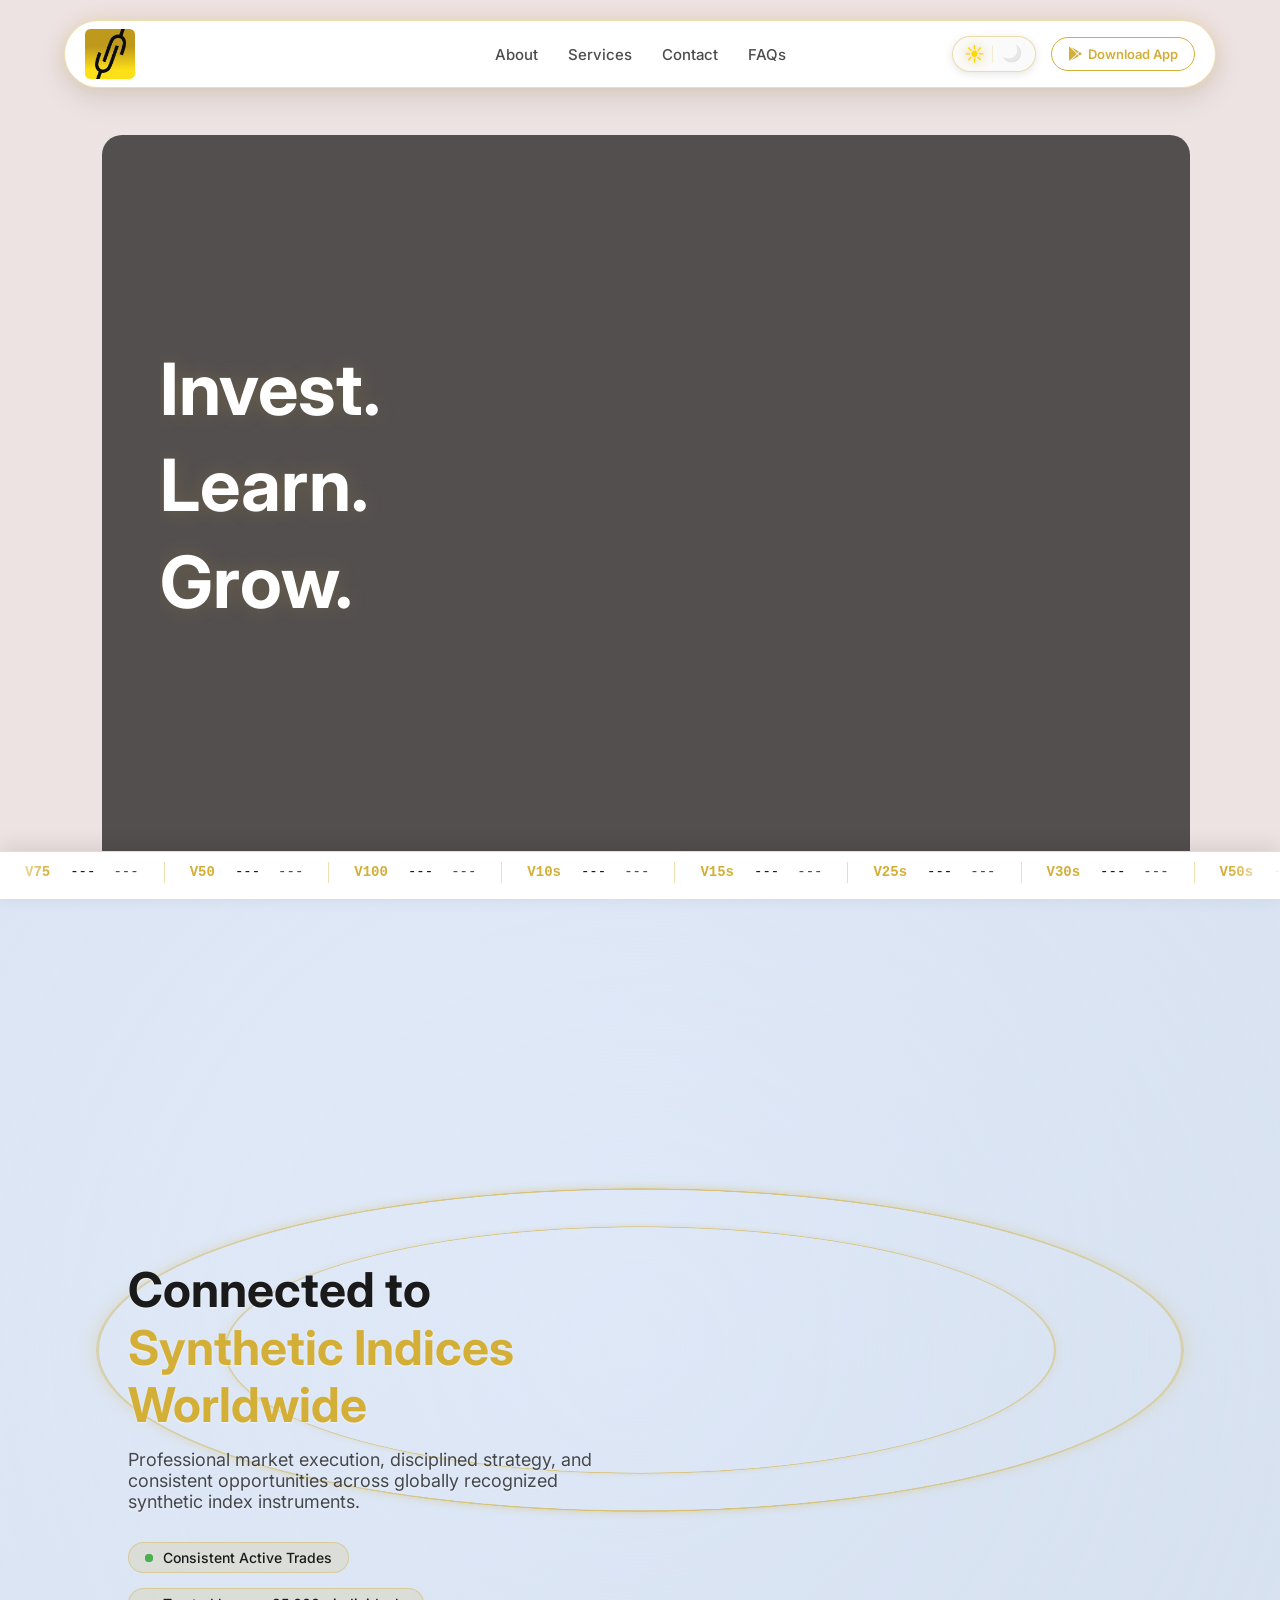
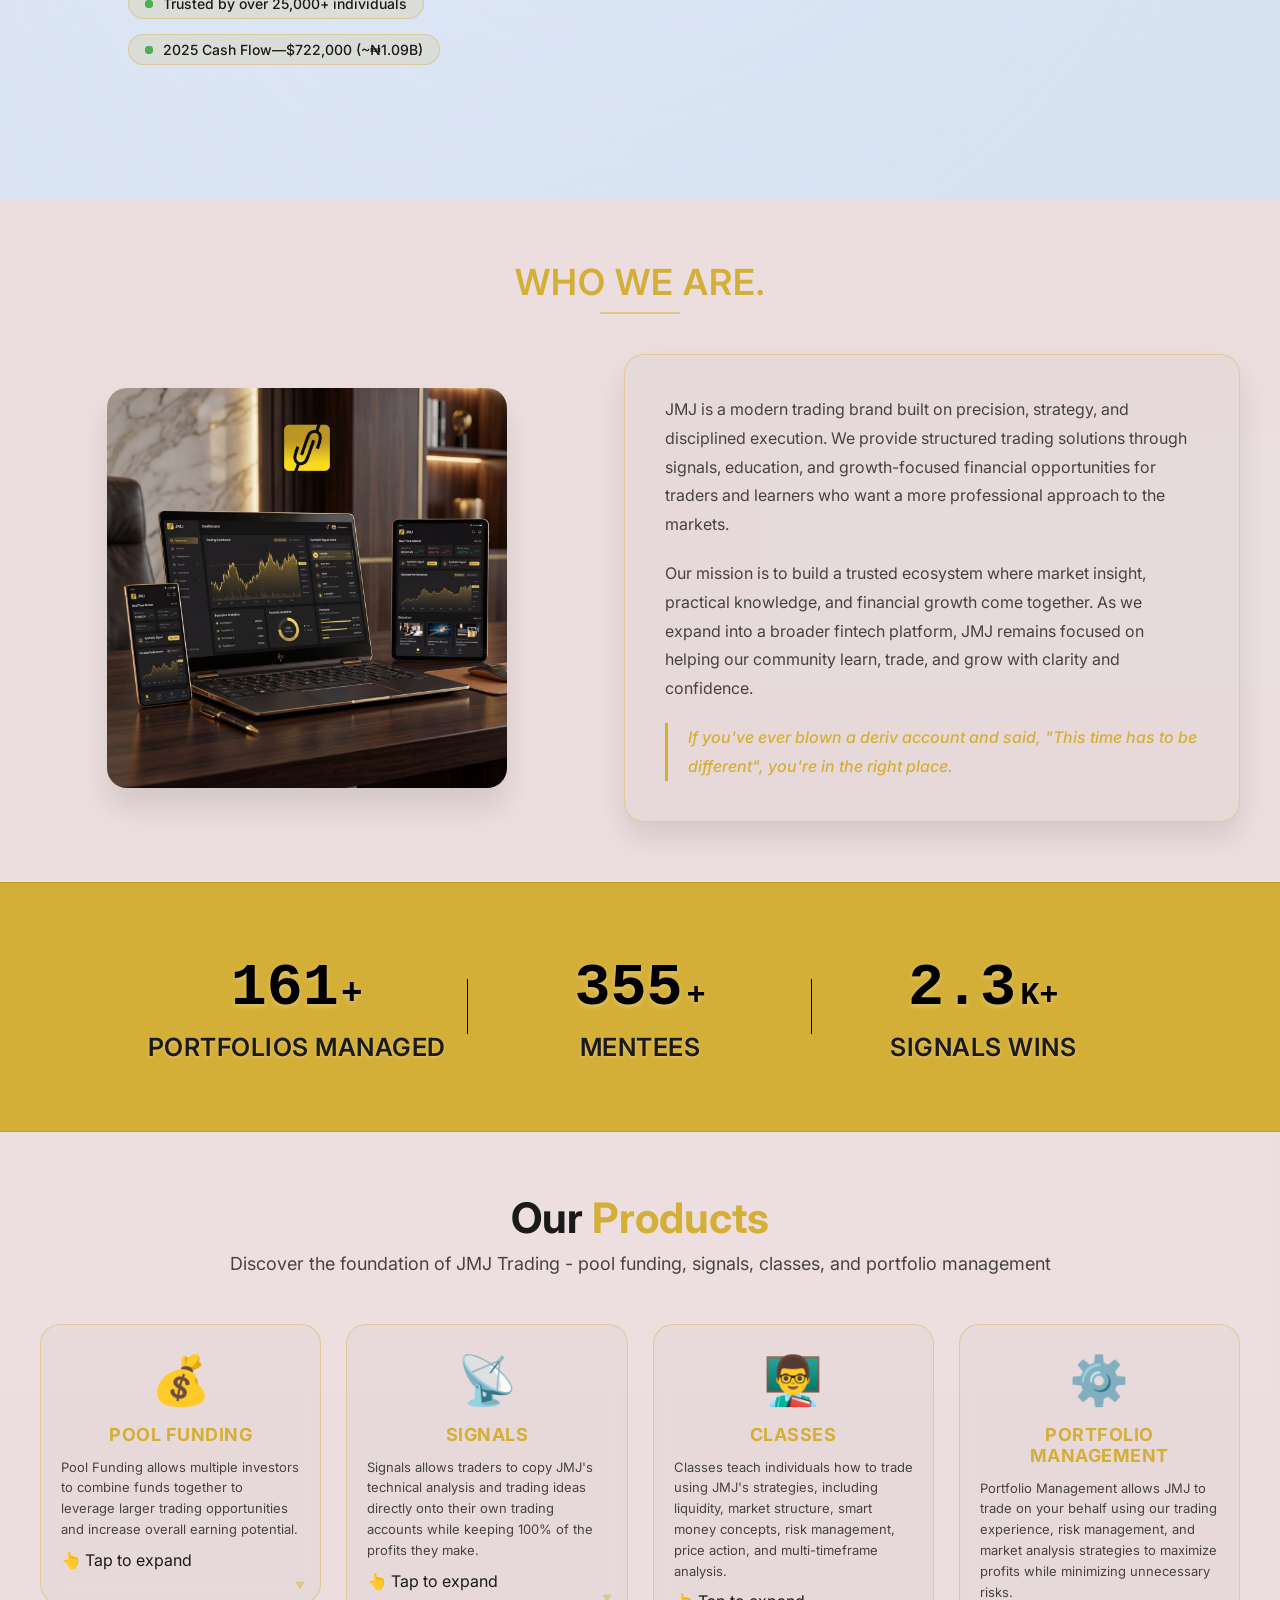
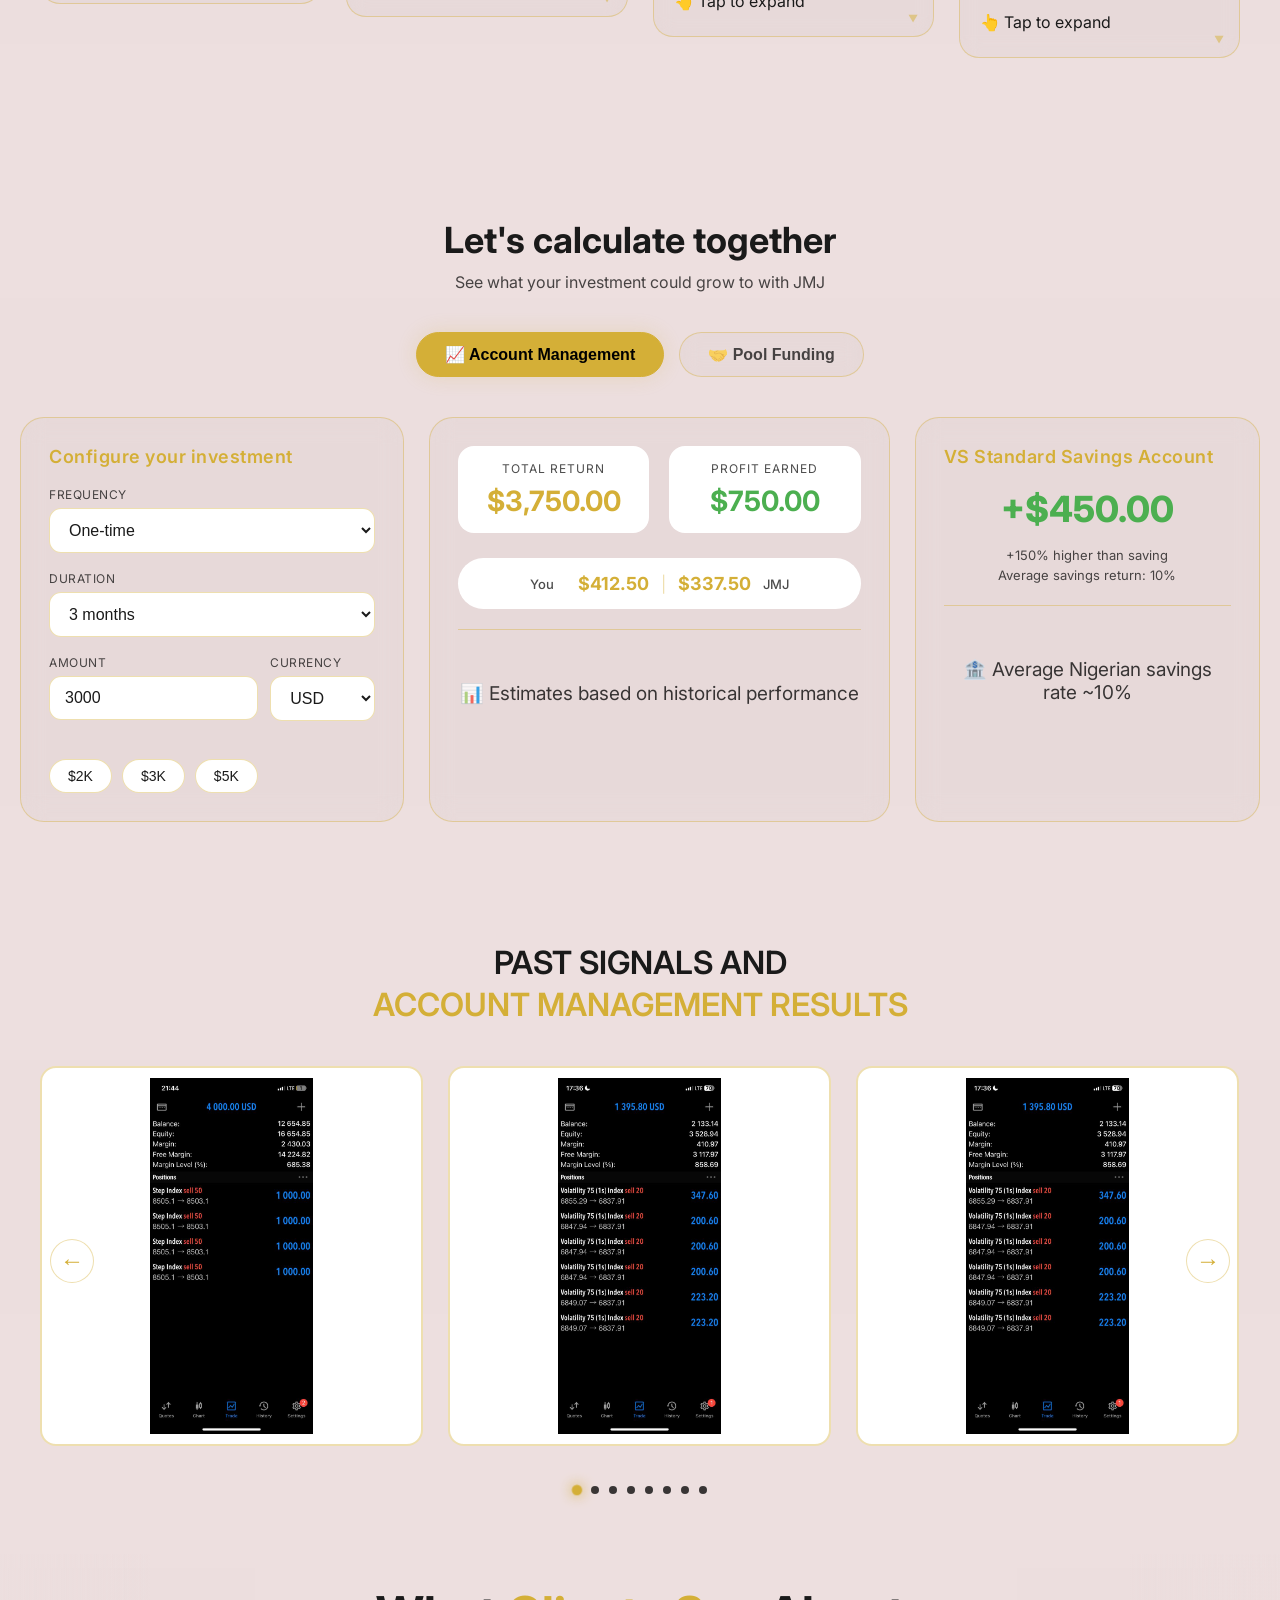
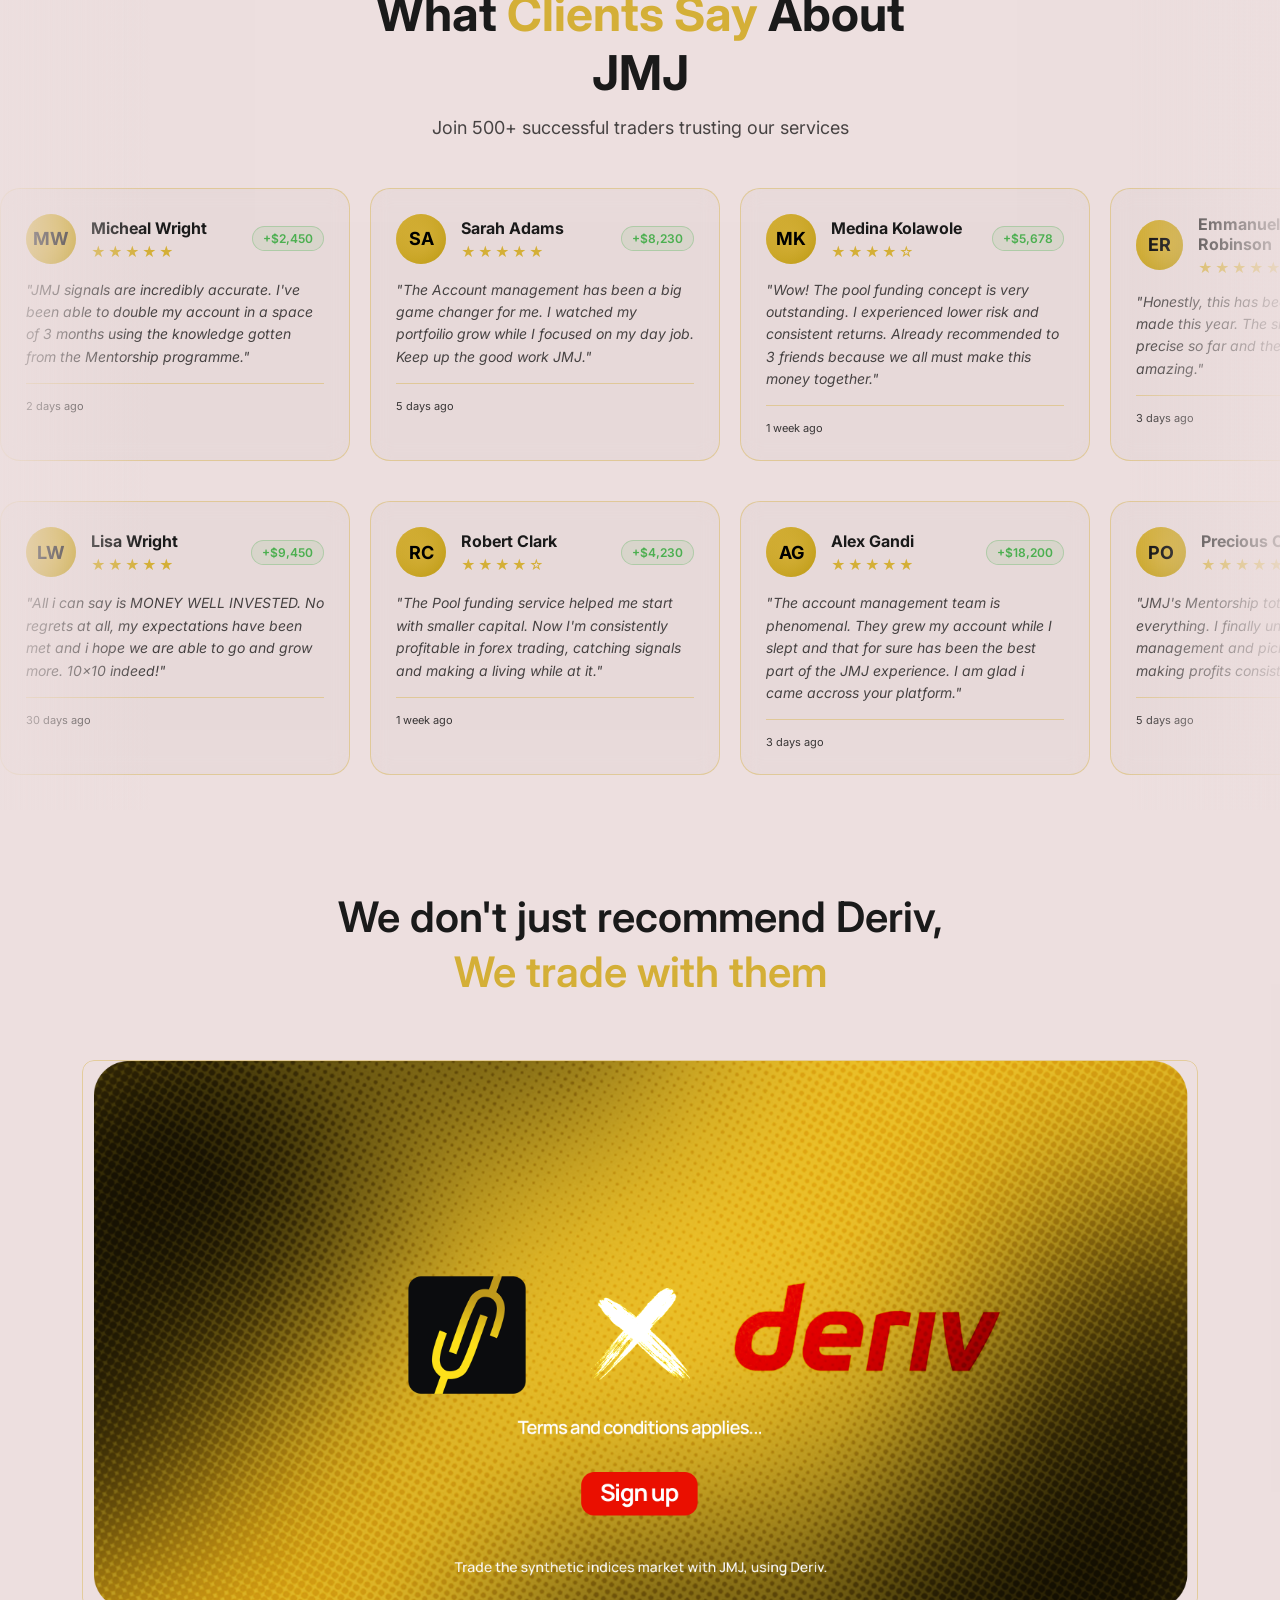
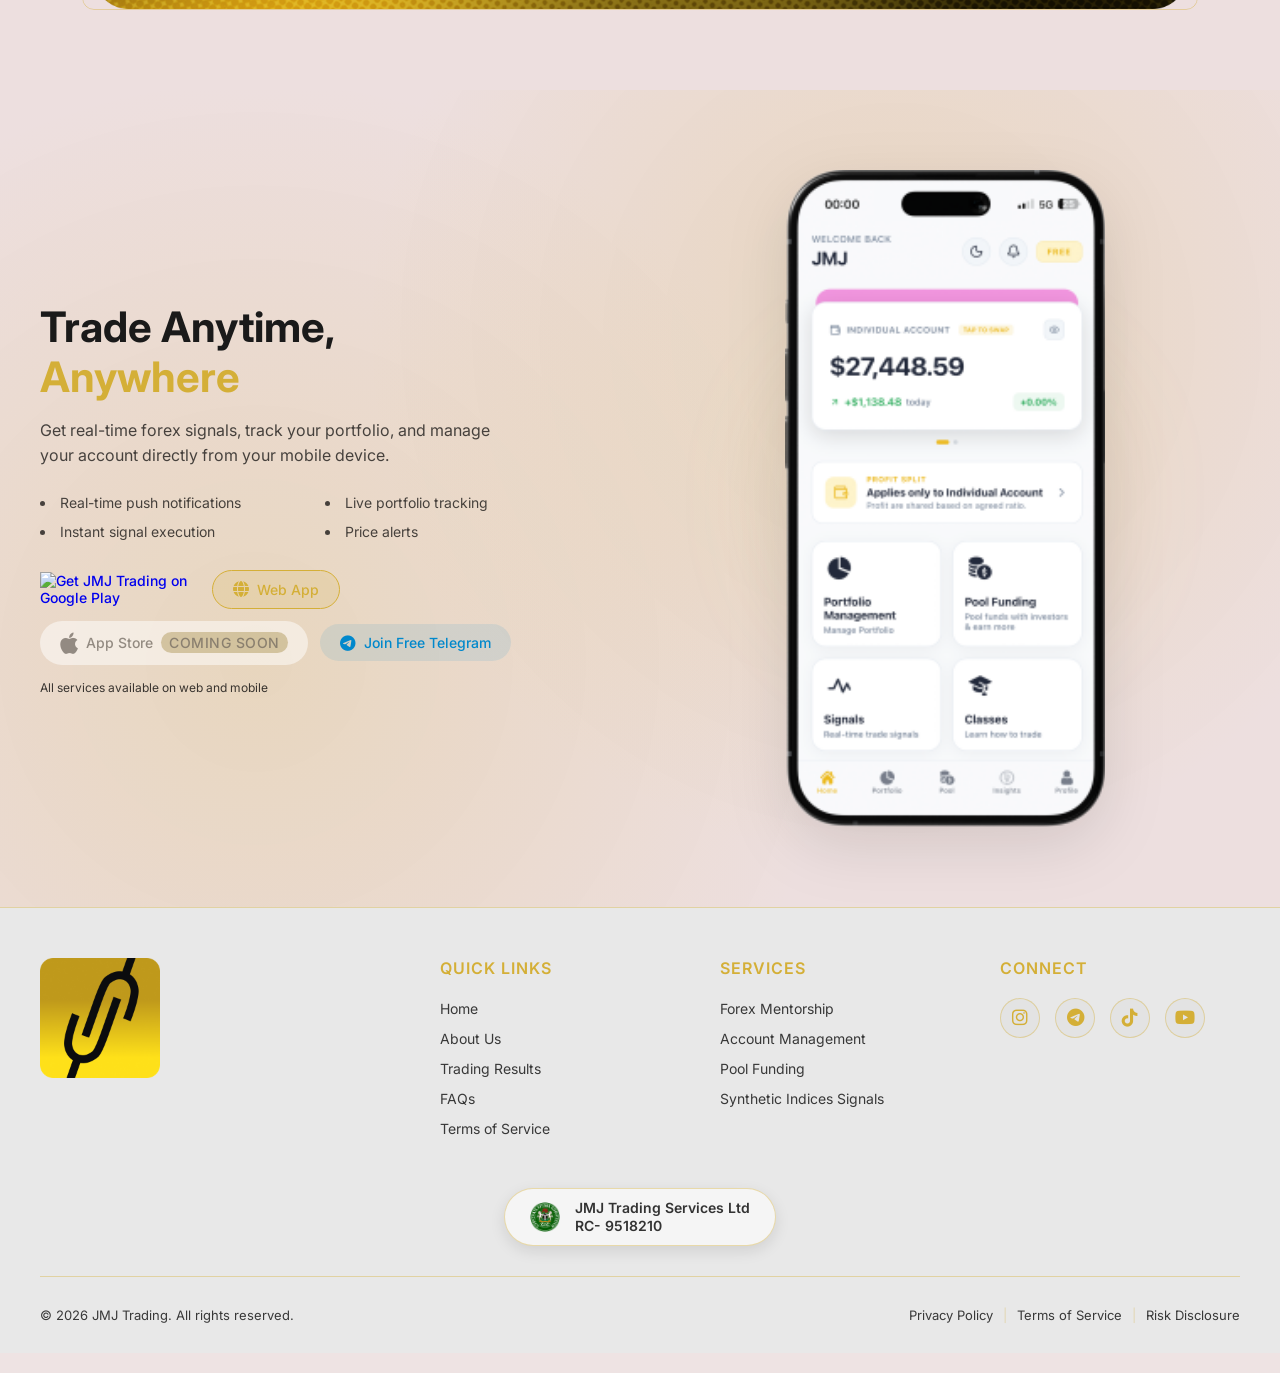
==== commit b99c6ab1: "Update index.html" ====
--- a/index.html
+++ b/index.html
@@ -97,15 +97,21 @@
       </a>
     </div>
 
- <!-- iOS Style Theme Toggle -->
+ <!-- iOS Style Theme Toggle
 <div class="theme-switch-wrapper">
-    <!-- <span class="theme-label dark-label">🌙</span> -->
     <div class="theme-switch" id="theme-switch">
         <div class="theme-switch-track">
             <div class="theme-switch-knob"></div>
         </div>
     </div>
-    <!-- <span class="theme-label light-label">☀️</span> -->
+</div> -->
+
+
+    <!-- Pill Theme Toggle -->
+<div class="theme-pill" id="theme-pill">
+    <span class="pill-icon sun-icon" id="sun-icon">☀️</span>
+    <span class="pill-divider"></span>
+    <span class="pill-icon moon-icon" id="moon-icon">🌙</span>
 </div>
     
     <!-- Navigation Middle -->
@@ -437,7 +443,7 @@
     
     <!-- Header -->
     <div class="calculator-header">
-      <h2 class="calculator-title">Let's calculate together ✨</h2>
+      <h2 class="calculator-title">Let's calculate together </h2>
       <p class="calculator-subtitle">See what your investment could grow to with JMJ</p>
     </div>
     
@@ -1259,22 +1265,22 @@
       
       <div class="button-group">
         
-        <!-- App Store Button (NEW) -->
-        <a href="https://apps.apple.com/your-app-id" class="action-btn app-store-btn" target="_blank">
-          <img src="https://developer.apple.com/app-store/marketing/guidelines/images/badge-download-on-the-app-store.svg" alt="Download on the App Store" class="app-store-logo">
-        </a>
-        
-        <!-- Google Play Button (existing) -->
-        <a href="#" class="action-btn google-btn" target="_blank">
-          <img src="https://upload.wikimedia.org/wikipedia/commons/7/78/Google_Play_Store_badge_EN.svg" alt="Get JMJ Trading on Google Play" class="google-play-logo">
-        </a>
-        
-        <!-- Web Register Button (existing) 
-        <a href="#" class="action-btn web-btn">
-          <i class="fas fa-globe"></i>
-          <span>Register on Web</span>
-        </a>
-        -->
+         <!-- Google Play (Active) -->
+  <a href="#" class="action-btn google-btn" target="_blank">
+    <img src="https://upload.wikimedia.org/wikipedia/commons/7/78/Google_Play_Store_badge_EN.svg" alt="Get JMJ Trading on Google Play" class="google-play-logo">
+  </a>
+  
+  <!-- Web App / Mini App (Active) -->
+  <a href="https://www.jmjapp.finance/login" class="action-btn web-btn">
+    <i class="fas fa-globe"></i>
+    <span>Web App</span>
+  </a>
+  
+  <!-- App Store (Inactive - Coming Soon) -->
+  <span class="action-btn app-store-inactive">
+    <i class="fab fa-apple"></i>
+    <span>App Store <span class="coming-soon-badge">Coming Soon</span></span>
+  </span>
         
         <!-- Telegram Button (existing) -->
         <a href="https://t.me/Iamjmj" class="action-btn telegram-btn">
--- a/styles.css
+++ b/styles.css
@@ -2729,6 +2729,114 @@
   }
 }
 
+/* ===== APP STORE INACTIVE (COMING SOON) ===== */
+.app-store-inactive {
+    background: var(--bg-secondary);
+    border: 1px solid var(--border-color);
+    border-radius: 8px;
+    padding: 10px 18px;
+    display: inline-flex;
+    align-items: center;
+    gap: 10px;
+    opacity: 0.5;
+    cursor: not-allowed;
+    filter: grayscale(0.6);
+    transition: all 0.3s ease;
+    pointer-events: none;
+}
+
+.app-store-inactive i {
+    font-size: 24px;
+    color: var(--text-muted);
+}
+
+.app-store-inactive span {
+    font-size: 14px;
+    font-weight: 500;
+    color: var(--text-muted);
+}
+
+.coming-soon-badge {
+    font-size: 10px;
+    background: var(--gold);
+    color: #000;
+    padding: 2px 8px;
+    border-radius: 20px;
+    font-weight: 700;
+    text-transform: uppercase;
+    letter-spacing: 0.5px;
+    margin-left: 4px;
+}
+
+/* Hover effect (even though it's inactive) */
+.app-store-inactive:hover {
+    opacity: 0.6;
+    border-color: var(--gold);
+}
+
+/* Responsive */
+@media (max-width: 480px) {
+    .app-store-inactive {
+        width: 100%;
+        justify-content: center;
+        padding: 12px;
+    }
+    
+    .coming-soon-badge {
+        font-size: 9px;
+        padding: 2px 6px;
+    }
+}
+
+/* Make sure your existing .action-btn styles don't conflict */
+.action-btn {
+    display: inline-flex;
+    align-items: center;
+    gap: 8px;
+    padding: 10px 20px;
+    border-radius: 40px;
+    font-size: 14px;
+    font-weight: 500;
+    text-decoration: none;
+    transition: all 0.3s ease;
+    border: none;
+    cursor: pointer;
+}
+
+.google-btn {
+    background: transparent;
+    padding: 0;
+    max-width: 160px;
+}
+
+.google-btn:hover {
+    transform: scale(1.05);
+    filter: drop-shadow(0 0 15px var(--gold-glow));
+}
+
+.google-play-logo {
+    width: 100%;
+    height: auto;
+    display: block;
+}
+
+.web-btn {
+    background: var(--pill-hover);
+    border: 1px solid var(--gold);
+    color: var(--gold);
+}
+
+.web-btn i {
+    font-size: 16px;
+}
+
+.web-btn:hover {
+    background: var(--gold);
+    color: #000;
+    transform: translateY(-3px);
+    box-shadow: 0 8px 20px var(--gold-glow);
+}
+
 @media (max-width: 600px) {
   .download-title {
     font-size: 32px;
@@ -3778,3 +3886,493 @@
 [data-theme="light"] .orbit-2 {
     border-color: rgba(212, 175, 55, 0.7);
 }
+
+
+/* ===== CALCULATOR SECTION - GLASSMORPHISM ===== */
+.calculator-section {
+  padding: 80px 20px;
+  background: var(--bg-primary);
+  position: relative;
+}
+
+.calculator-container {
+  max-width: 1300px;
+  margin: 0 auto;
+}
+
+/* Header */
+.calculator-header {
+  text-align: center;
+  margin-bottom: 40px;
+}
+
+.calculator-title {
+  font-size: 36px;
+  color: var(--text-primary);
+  margin-bottom: 10px;
+}
+
+.calculator-subtitle {
+  color: var(--text-secondary);
+  font-size: 16px;
+}
+
+/* Tabs */
+.calculator-tabs {
+  display: flex;
+  justify-content: center;
+  gap: 15px;
+  margin-bottom: 40px;
+}
+
+.calc-tab {
+  background: var(--bg-card);
+  backdrop-filter: blur(10px);
+  border: 1px solid var(--border-color);
+  border-radius: 50px;
+  padding: 12px 28px;
+  font-size: 16px;
+  font-weight: 600;
+  color: var(--text-secondary);
+  cursor: pointer;
+  transition: all 0.3s ease;
+}
+
+.calc-tab.active {
+  background: var(--gold);
+  color: #000;
+  border-color: var(--gold);
+  box-shadow: 0 0 20px var(--gold-glow);
+}
+
+.calc-tab:hover:not(.active) {
+  border-color: var(--gold);
+  color: var(--gold);
+  transform: translateY(-2px);
+}
+
+/* Three Panel Grid */
+.calculator-panels {
+  display: grid;
+  grid-template-columns: 1fr 1.2fr 0.9fr;
+  gap: 25px;
+}
+
+/* Panel Cards */
+.calc-panel {
+  background: var(--bg-card);
+  backdrop-filter: blur(12px);
+  border: 1px solid var(--border-color);
+  border-radius: 24px;
+  padding: 28px;
+  transition: all 0.3s ease;
+}
+
+.calc-panel:hover {
+  border-color: var(--gold);
+  box-shadow: 0 10px 30px var(--gold-glow);
+  transform: translateY(-4px);
+}
+
+.panel-title {
+  color: var(--gold);
+  font-size: 18px;
+  font-weight: 600;
+  margin-bottom: 20px;
+  letter-spacing: 0.5px;
+}
+
+/* Input Styles */
+.input-group {
+  margin-bottom: 18px;
+}
+
+.input-group label {
+  display: block;
+  color: var(--text-secondary);
+  font-size: 12px;
+  margin-bottom: 6px;
+  text-transform: uppercase;
+  letter-spacing: 0.5px;
+}
+
+.calc-input {
+  width: 100%;
+  background: var(--bg-secondary);
+  border: 1px solid var(--border-color);
+  border-radius: 12px;
+  padding: 12px 15px;
+  color: var(--text-primary);
+  font-size: 16px;
+  transition: all 0.3s ease;
+}
+
+.calc-input:focus {
+  outline: none;
+  border-color: var(--gold);
+  box-shadow: 0 0 10px var(--gold-glow);
+}
+
+select.calc-input {
+  cursor: pointer;
+}
+
+/* Input Row (Amount + Currency) */
+.input-row {
+  display: flex;
+  gap: 12px;
+  margin-bottom: 20px;
+}
+
+.amount-group {
+  flex: 2;
+}
+
+.currency-group {
+  flex: 1;
+}
+
+/* Preset Buttons */
+.preset-buttons {
+  display: flex;
+  gap: 10px;
+  flex-wrap: wrap;
+  margin-top: 10px;
+}
+
+.preset-btn {
+  background: var(--bg-secondary);
+  border: 1px solid var(--border-color);
+  border-radius: 30px;
+  padding: 8px 18px;
+  font-size: 14px;
+  font-weight: 500;
+  color: var(--text-primary);
+  cursor: pointer;
+  transition: all 0.3s ease;
+}
+
+.preset-btn:hover {
+  background: var(--gold);
+  border-color: var(--gold);
+  color: #000;
+  transform: translateY(-2px);
+}
+
+/* Results Panel */
+.results-two-column {
+  display: grid;
+  grid-template-columns: 1fr 1fr;
+  gap: 20px;
+  margin-bottom: 25px;
+  text-align: center;
+}
+
+.result-col {
+  background: var(--bg-secondary);
+  border-radius: 16px;
+  padding: 15px;
+}
+
+.result-label {
+  display: block;
+  color: var(--text-secondary);
+  font-size: 12px;
+  text-transform: uppercase;
+  letter-spacing: 1px;
+  margin-bottom: 8px;
+}
+
+.result-value {
+  display: block;
+  color: var(--gold);
+  font-size: 28px;
+  font-weight: 700;
+}
+
+.profit-value {
+  color: #4caf50;
+}
+
+/* Profit Split */
+.profit-split {
+  display: flex;
+  align-items: center;
+  justify-content: center;
+  gap: 12px;
+  padding: 15px;
+  background: var(--bg-secondary);
+  border-radius: 40px;
+  flex-wrap: wrap;
+}
+
+.split-label {
+  color: var(--text-secondary);
+  font-size: 13px;
+  font-weight: 500;
+}
+
+.split-amount {
+  color: var(--gold);
+  font-size: 18px;
+  font-weight: 700;
+}
+
+.split-divider {
+  color: var(--border-color);
+}
+
+/* Comparison Panel */
+.comparison-value {
+  font-size: 36px;
+  font-weight: 800;
+  color: #4caf50;
+  margin: 15px 0;
+  text-align: center;
+}
+
+.comparison-subtext {
+  color: var(--text-secondary);
+  font-size: 13px;
+  text-align: center;
+  line-height: 1.5;
+}
+
+/* Responsive */
+@media (max-width: 1000px) {
+  .calculator-panels {
+    grid-template-columns: repeat(2, 1fr);
+    gap: 20px;
+  }
+  
+  .comparison-panel {
+    grid-column: span 2;
+  }
+}
+
+@media (max-width: 700px) {
+  .calculator-panels {
+    grid-template-columns: 1fr;
+  }
+  
+  .comparison-panel {
+    grid-column: span 1;
+  }
+  
+  .calculator-title {
+    font-size: 28px;
+  }
+  
+  .calc-tab {
+    padding: 10px 20px;
+    font-size: 14px;
+  }
+  
+  .result-value {
+    font-size: 22px;
+  }
+  
+  .comparison-value {
+    font-size: 28px;
+  }
+}
+
+.card-footnote {
+  font-size: 19px;
+  color: var(--text-muted);
+  text-align: center;
+  margin-top: 20px;
+  padding-top: 52px;
+  border-top: 1px solid var(--border-color);
+}
+
+
+
+/* ===== ABOUT SECTION - MOBILE FIX ===== */
+@media (max-width: 768px) {
+  .about-content {
+    flex-direction: column !important;
+    gap: 25px !important;
+    align-items: center !important;
+  }
+  
+  .about-image-wrapper {
+    flex: 0 0 auto !important;
+    width: 100% !important;
+    max-width: 300px !important;
+    transform: translateX(0) !important;
+    opacity: 1 !important;
+  }
+  
+  .about-image-wrapper.visible {
+    transform: translateX(0) !important;
+    opacity: 1 !important;
+  }
+  
+  .about-image {
+    width: 100% !important;
+    height: auto !important;
+    max-width: 300px !important;
+    display: block !important;
+  }
+  
+  .about-text-box {
+    flex: 0 0 auto !important;
+    width: 100% !important;
+    padding: 20px !important;
+    transform: translateX(0) !important;
+    opacity: 1 !important;
+  }
+  
+  .about-text-box.visible {
+    transform: translateX(0) !important;
+    opacity: 1 !important;
+  }
+  
+  .about-headline {
+    font-size: 28px !important;
+  }
+  
+  .about-paragraph {
+    font-size: 14px !important;
+  }
+}
+
+
+
+/* ===== PILL THEME TOGGLE ===== */
+.theme-pill {
+    display: flex;
+    align-items: center;
+    justify-content: space-between;
+    gap: 6px;
+    background: var(--bg-card);
+    border: 1px solid var(--border-color);
+    border-radius: 50px;
+    padding: 4px 10px;
+    cursor: pointer;
+    transition: all 0.3s ease;
+    user-select: none;
+    margin-left: auto;
+    margin-right: 15px;
+    min-width: 70px;
+    backdrop-filter: blur(8px);
+    box-shadow: 0 2px 8px var(--shadow-color);
+}
+
+.theme-pill:hover {
+    border-color: var(--gold);
+    box-shadow: 0 0 15px var(--gold-glow);
+    transform: scale(1.02);
+}
+
+/* Pill Icons */
+.pill-icon {
+    font-size: 18px;
+    transition: all 0.3s ease;
+    line-height: 1;
+    padding: 4px 2px;
+    opacity: 0.4;
+    filter: grayscale(1);
+    transform: scale(0.9);
+}
+
+/* Active state - Sun (Light mode) */
+.pill-icon.sun-icon.active {
+    opacity: 1;
+    filter: grayscale(0) drop-shadow(0 0 6px var(--gold));
+    transform: scale(1.1);
+    color: #ffd700;
+}
+
+/* Active state - Moon (Dark mode) */
+.pill-icon.moon-icon.active {
+    opacity: 1;
+    filter: grayscale(0) drop-shadow(0 0 6px var(--gold));
+    transform: scale(1.1);
+    color: #b0c4de;
+}
+
+/* Inactive state */
+.pill-icon:not(.active) {
+    opacity: 0.4;
+    filter: grayscale(1);
+    transform: scale(0.9);
+}
+
+/* Divider between icons */
+.pill-divider {
+    width: 1px;
+    height: 18px;
+    background: var(--border-color);
+    opacity: 0.5;
+    transition: all 0.3s ease;
+}
+
+.theme-pill:hover .pill-divider {
+    opacity: 1;
+    background: var(--gold);
+}
+
+/* Dark mode default states */
+[data-theme="dark"] .moon-icon {
+    opacity: 1 !important;
+    filter: grayscale(0) drop-shadow(0 0 6px var(--gold)) !important;
+    transform: scale(1.1) !important;
+    color: #b0c4de !important;
+}
+
+[data-theme="dark"] .sun-icon {
+    opacity: 0.4 !important;
+    filter: grayscale(1) !important;
+    transform: scale(0.9) !important;
+}
+
+/* Light mode default states */
+[data-theme="light"] .sun-icon {
+    opacity: 1 !important;
+    filter: grayscale(0) drop-shadow(0 0 6px var(--gold)) !important;
+    transform: scale(1.1) !important;
+    color: #ffd700 !important;
+}
+
+[data-theme="light"] .moon-icon {
+    opacity: 0.4 !important;
+    filter: grayscale(1) !important;
+    transform: scale(0.9) !important;
+}
+
+/* Mobile adjustment */
+@media (max-width: 768px) {
+    .theme-pill {
+        margin-left: auto;
+        margin-right: 10px;
+        padding: 3px 8px;
+        min-width: 60px;
+    }
+    
+    .pill-icon {
+        font-size: 16px;
+        padding: 3px 2px;
+    }
+    
+    .pill-divider {
+        height: 16px;
+    }
+}
+
+@media (max-width: 480px) {
+    .theme-pill {
+        padding: 2px 6px;
+        min-width: 50px;
+    }
+    
+    .pill-icon {
+        font-size: 14px;
+        padding: 2px 1px;
+    }
+    
+    .pill-divider {
+        height: 14px;
+    }
+}
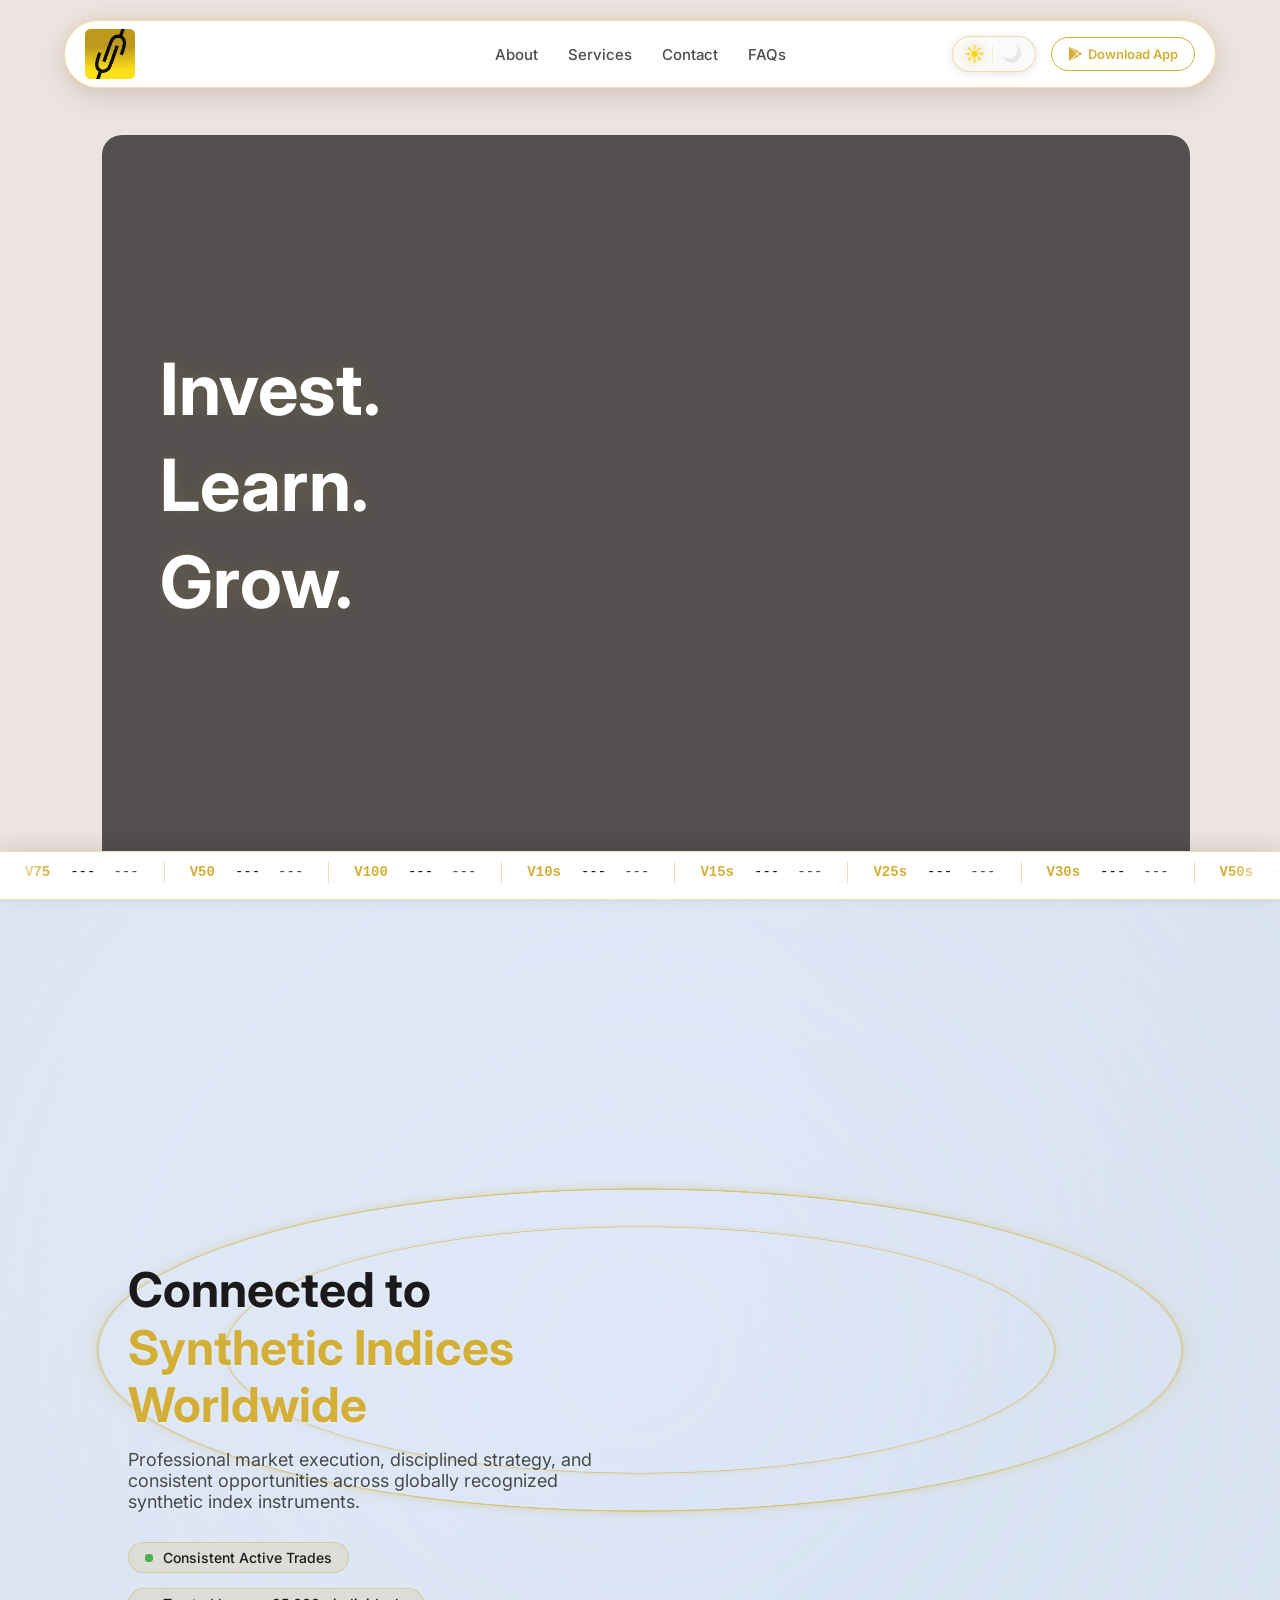
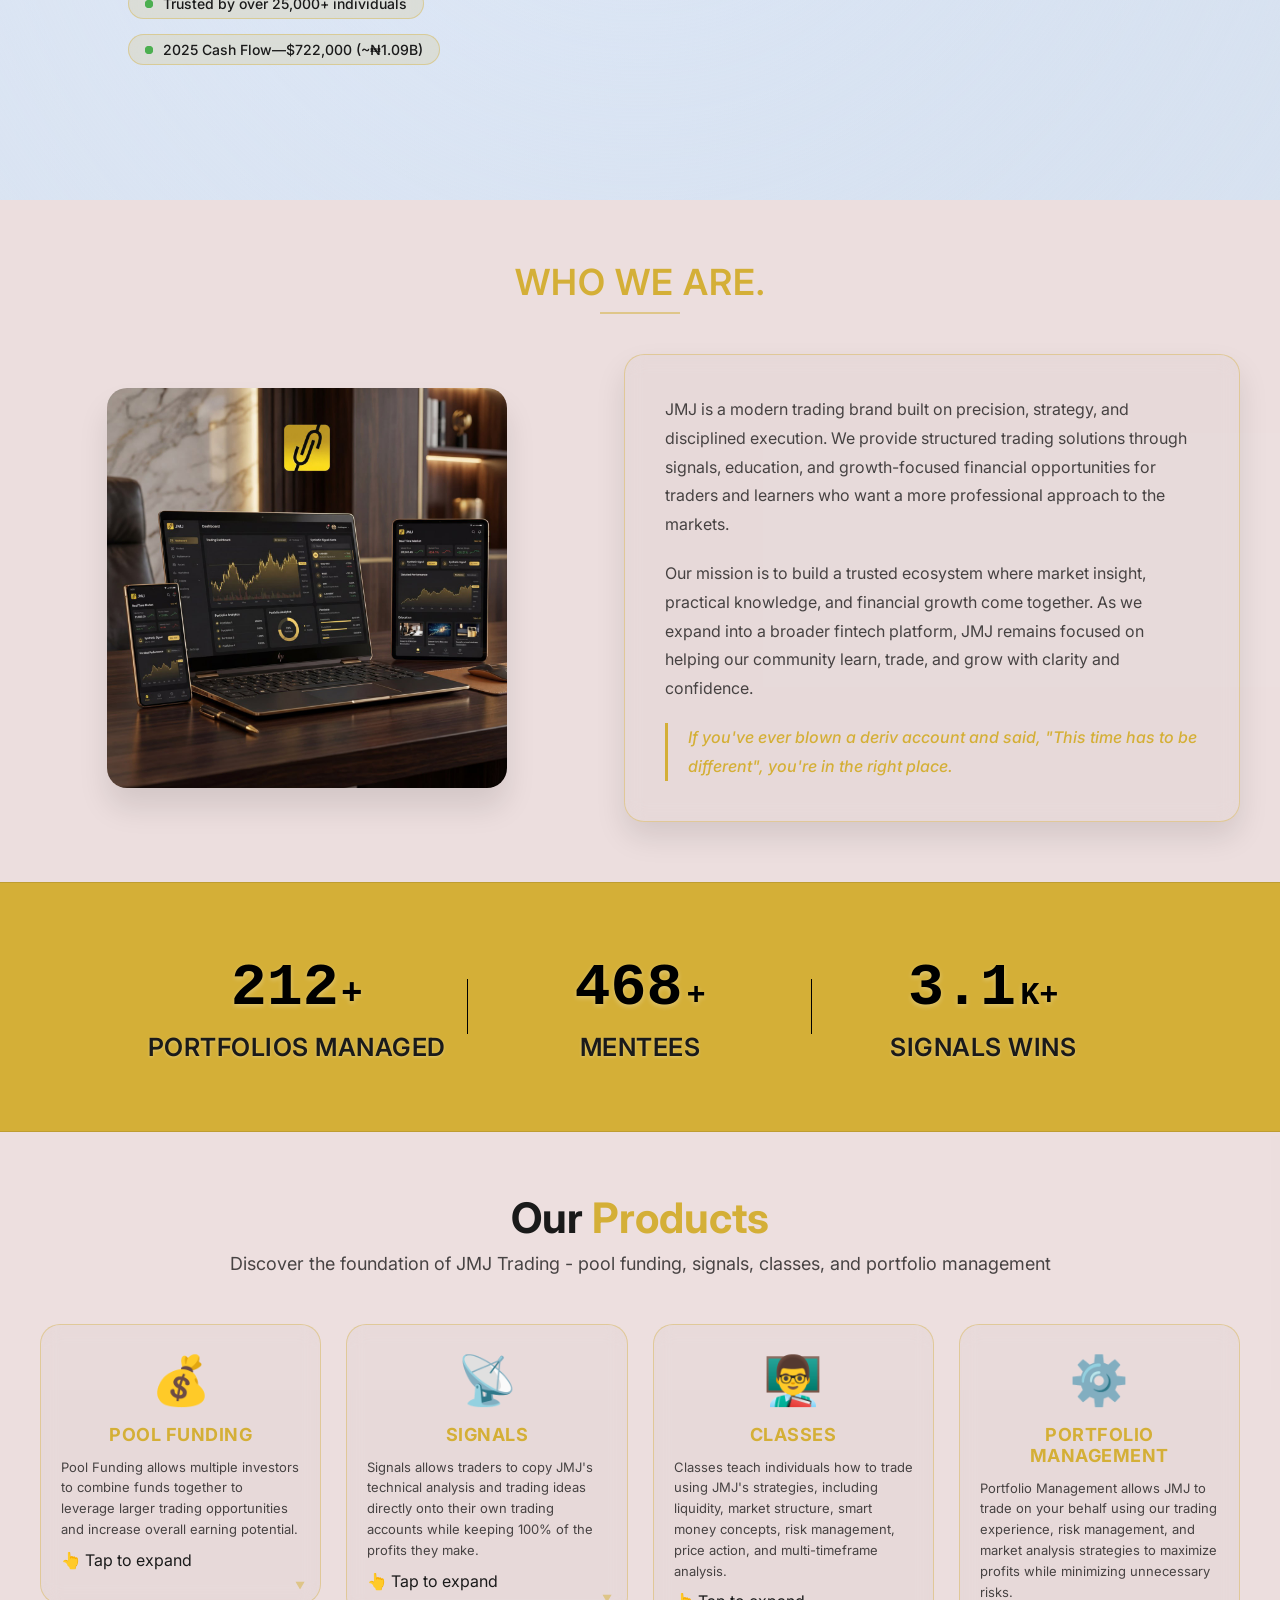
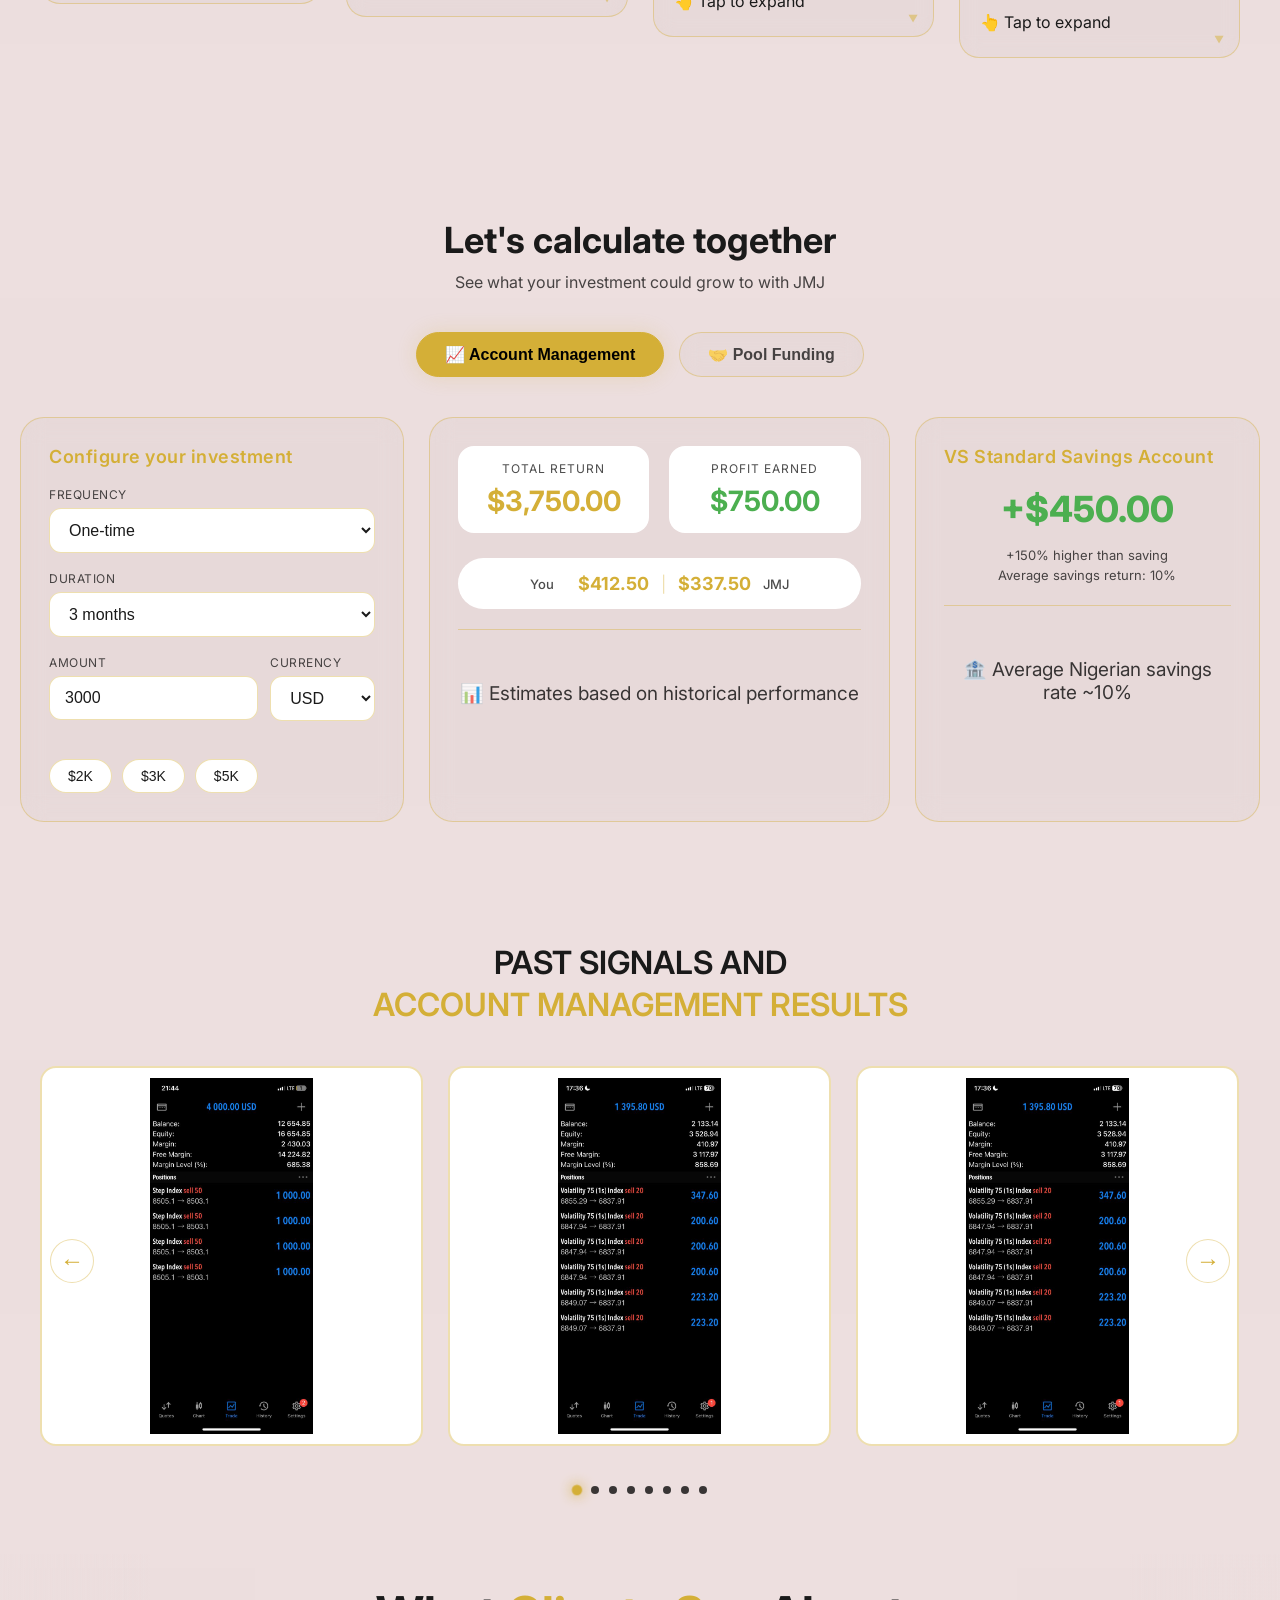
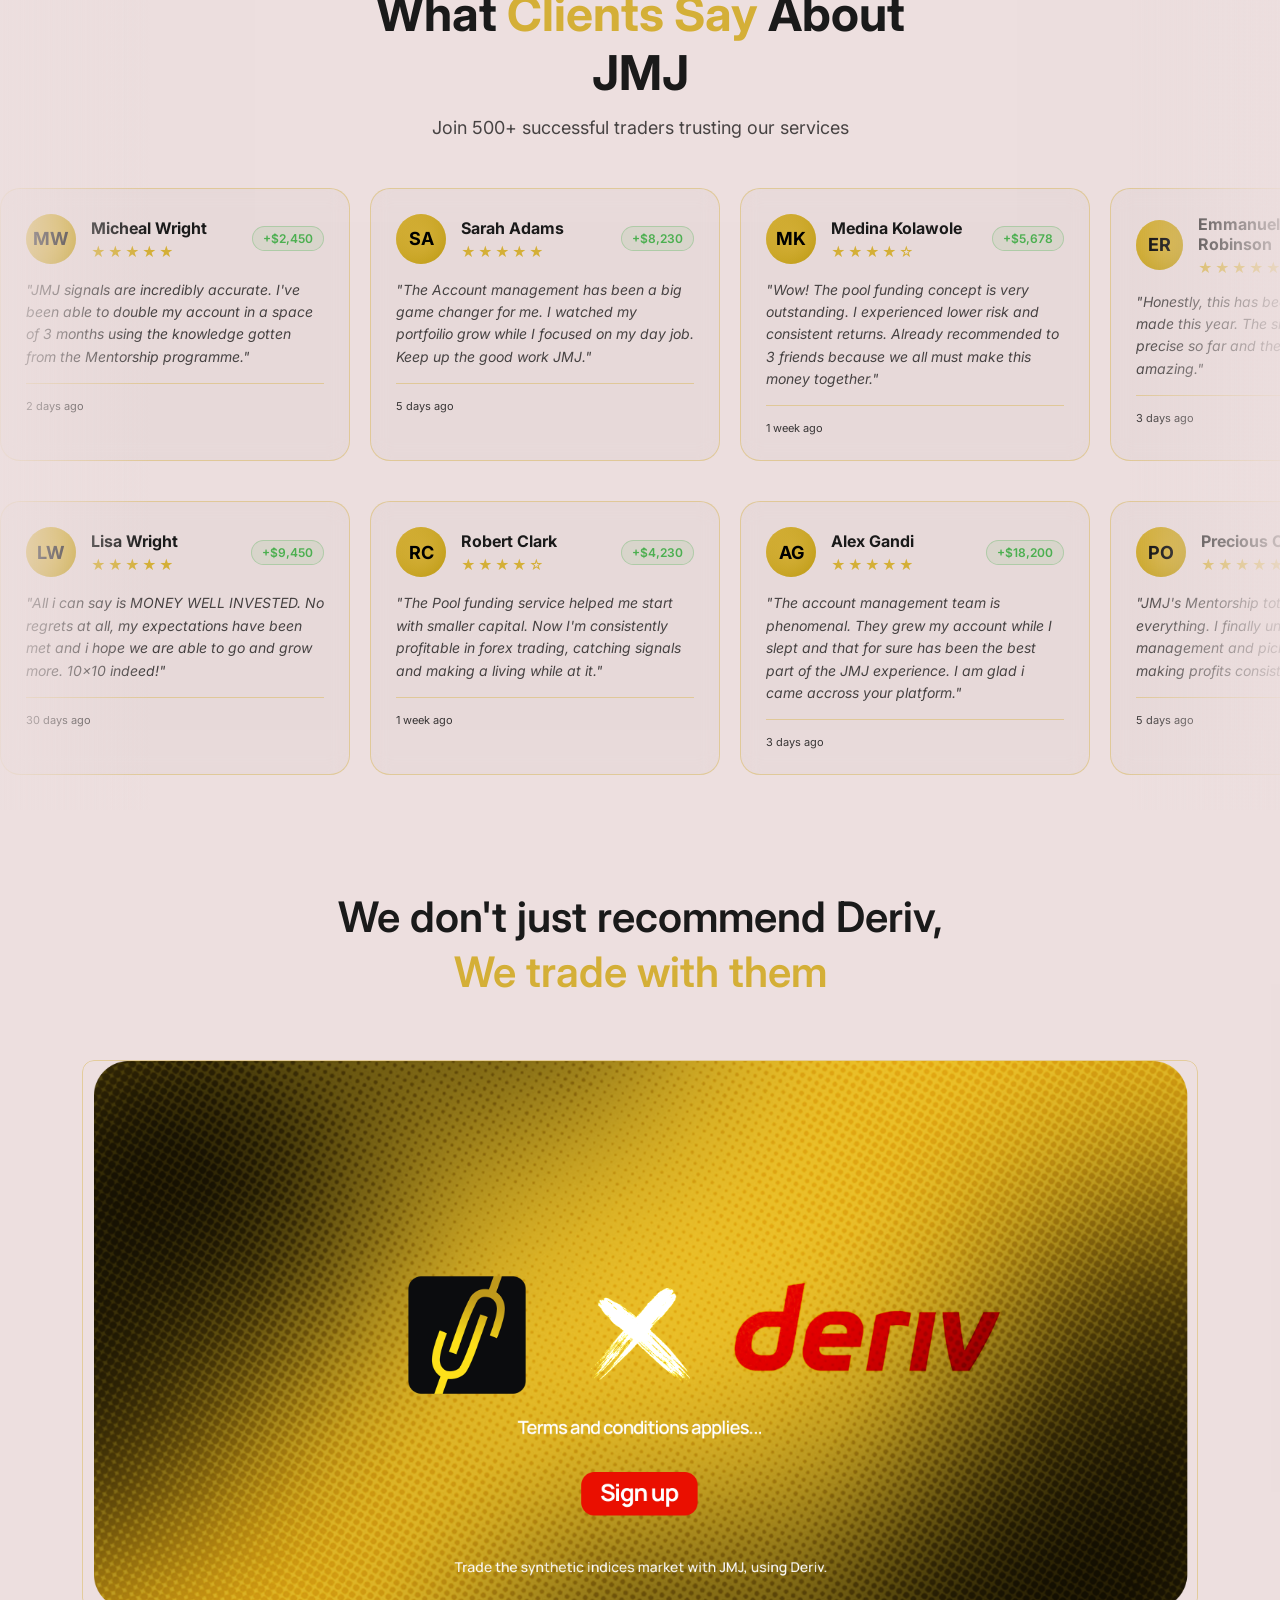
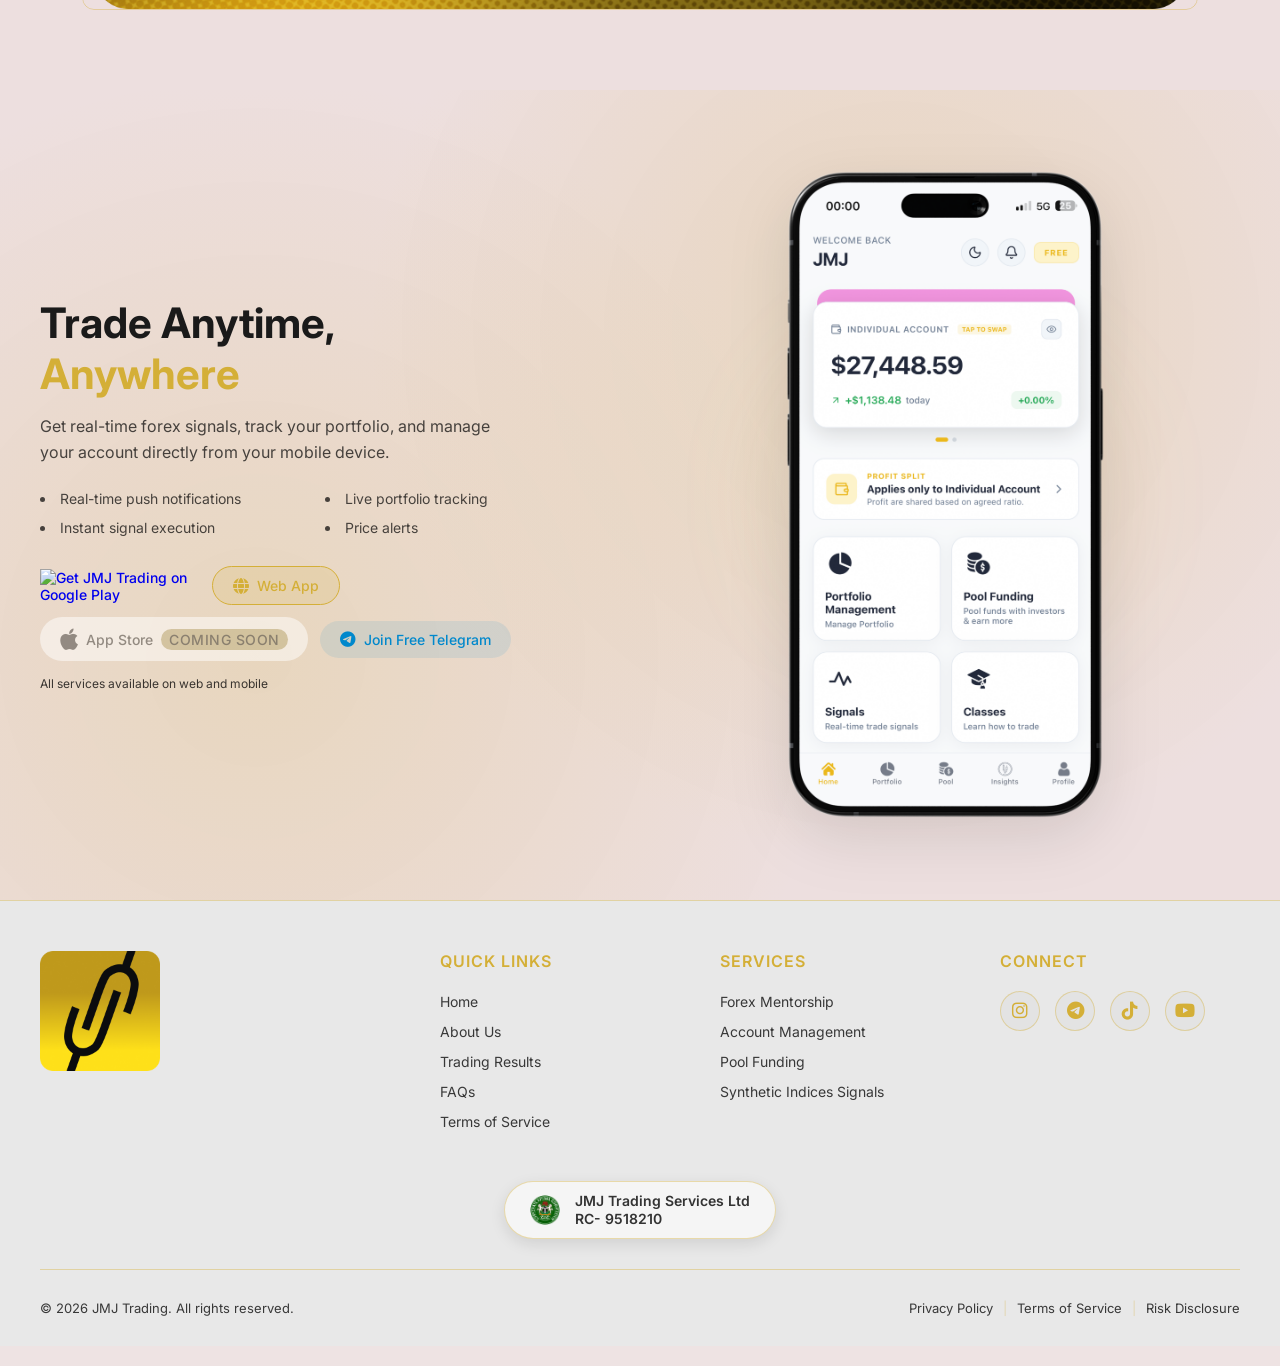
==== commit 4a7e2dac: "Update index.html" ====
--- a/index.html
+++ b/index.html
@@ -1236,7 +1236,7 @@
   <div class="download-container">
     
     <div class="download-mockup right">
-      <img src="your-phone-mockup.png" alt="JMJ Trading App - Get forex signals on your phone" class="mockup-image">
+      <img src="your-phone-mockup.PNG" alt="JMJ Trading App - Get forex signals on your phone" class="mockup-image">
       <div class="mockup-glow"></div>
     </div>
     
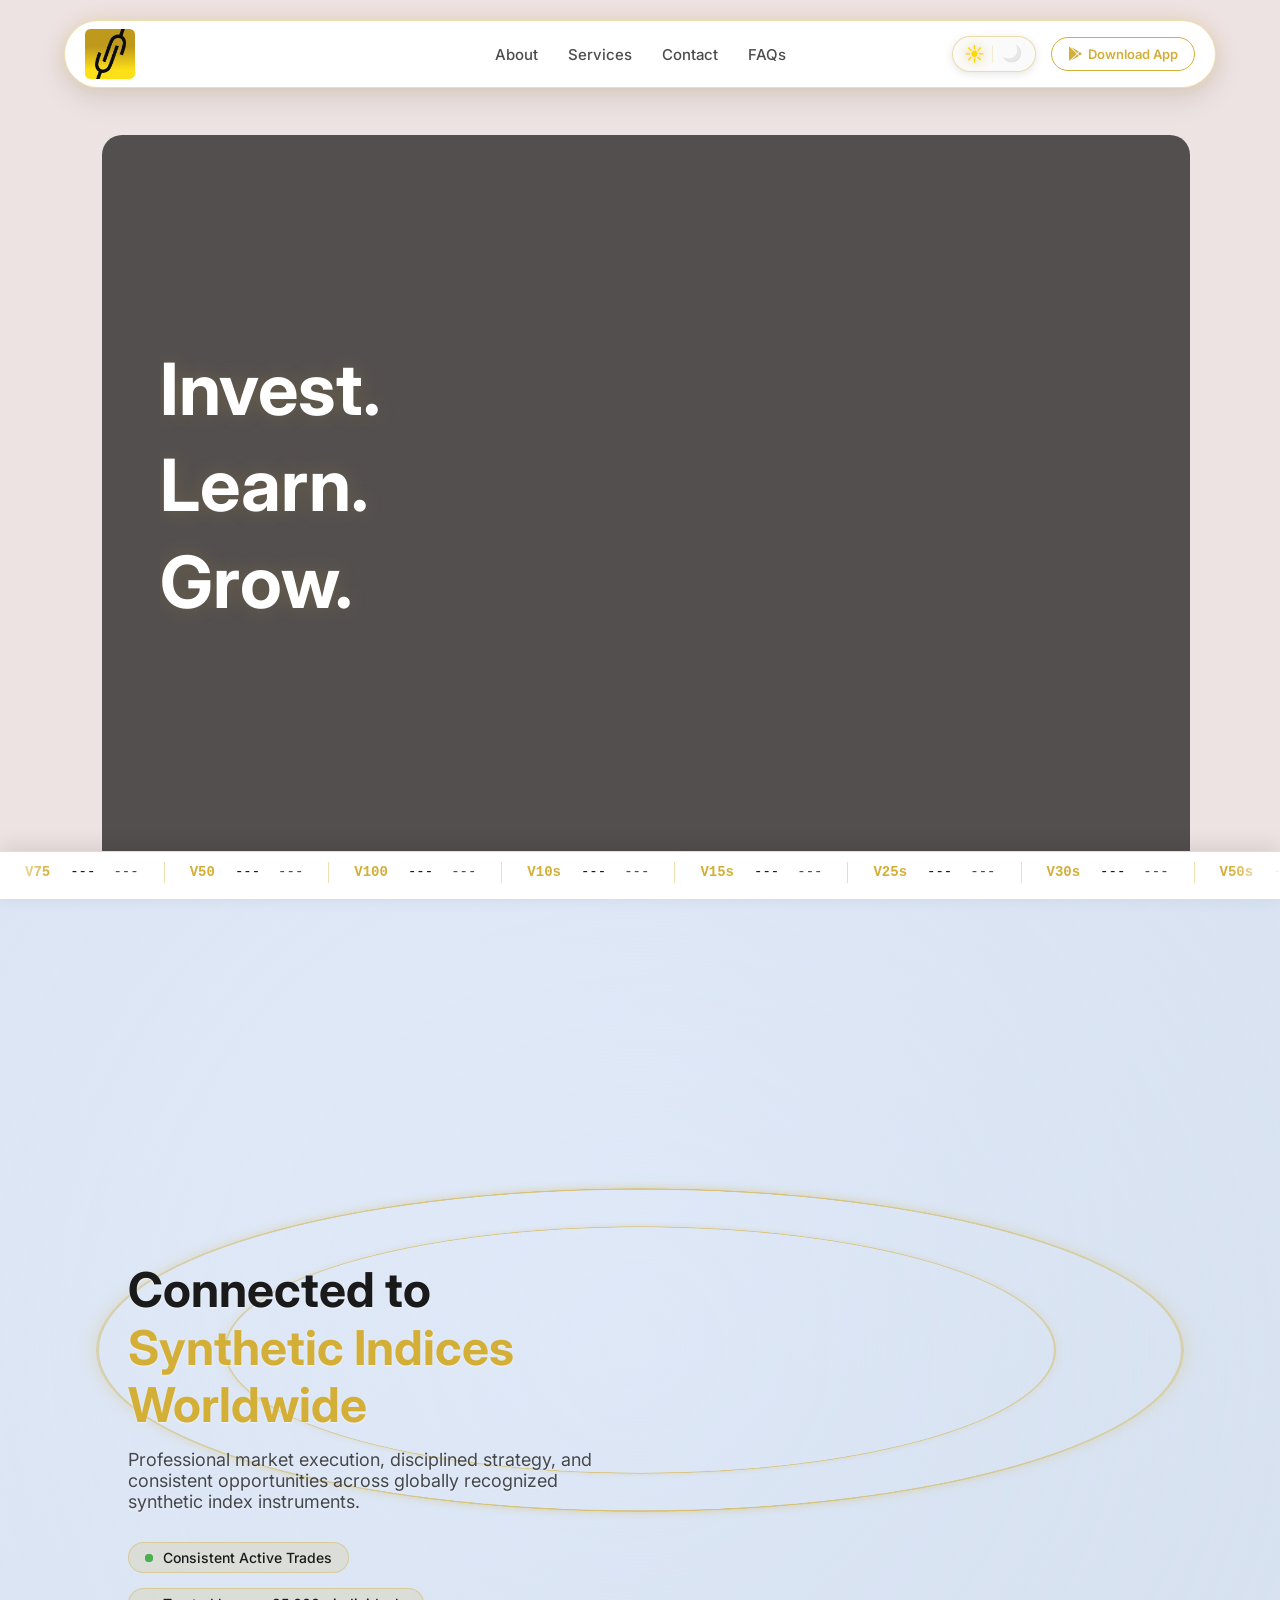
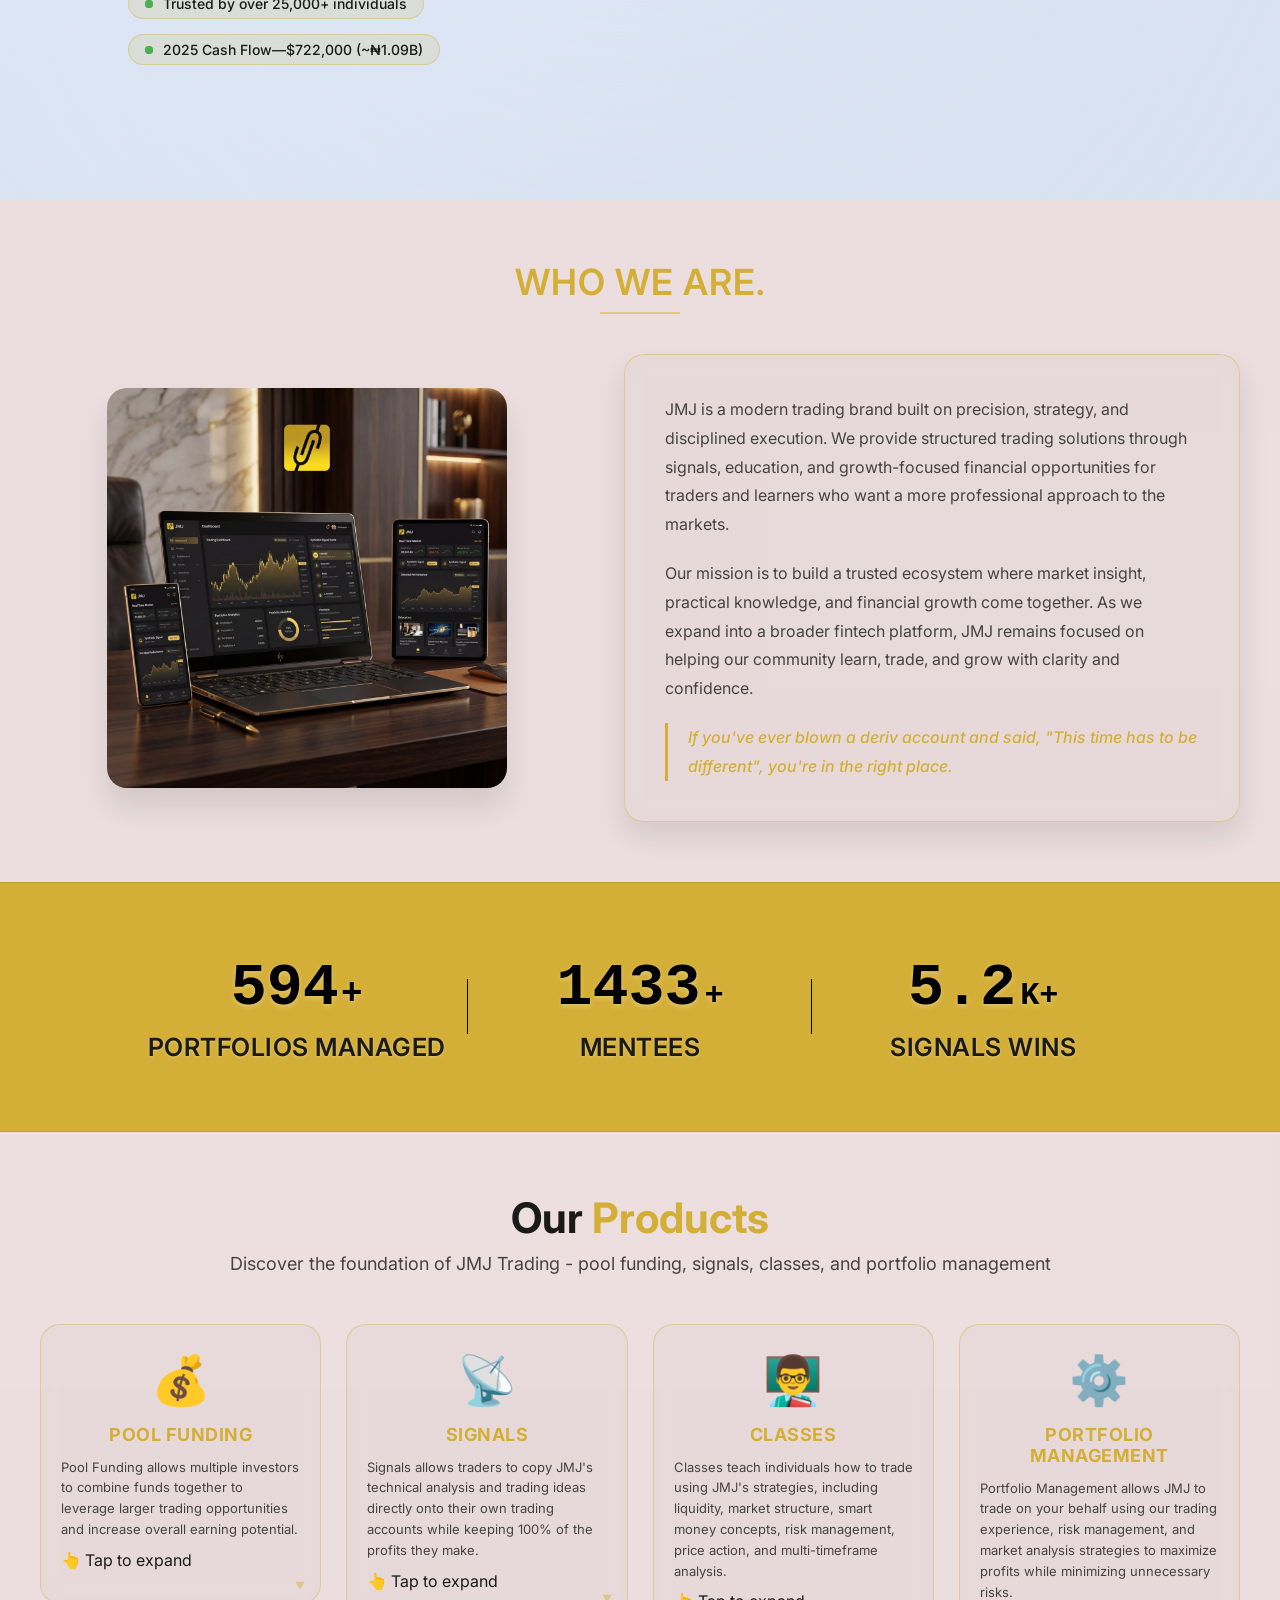
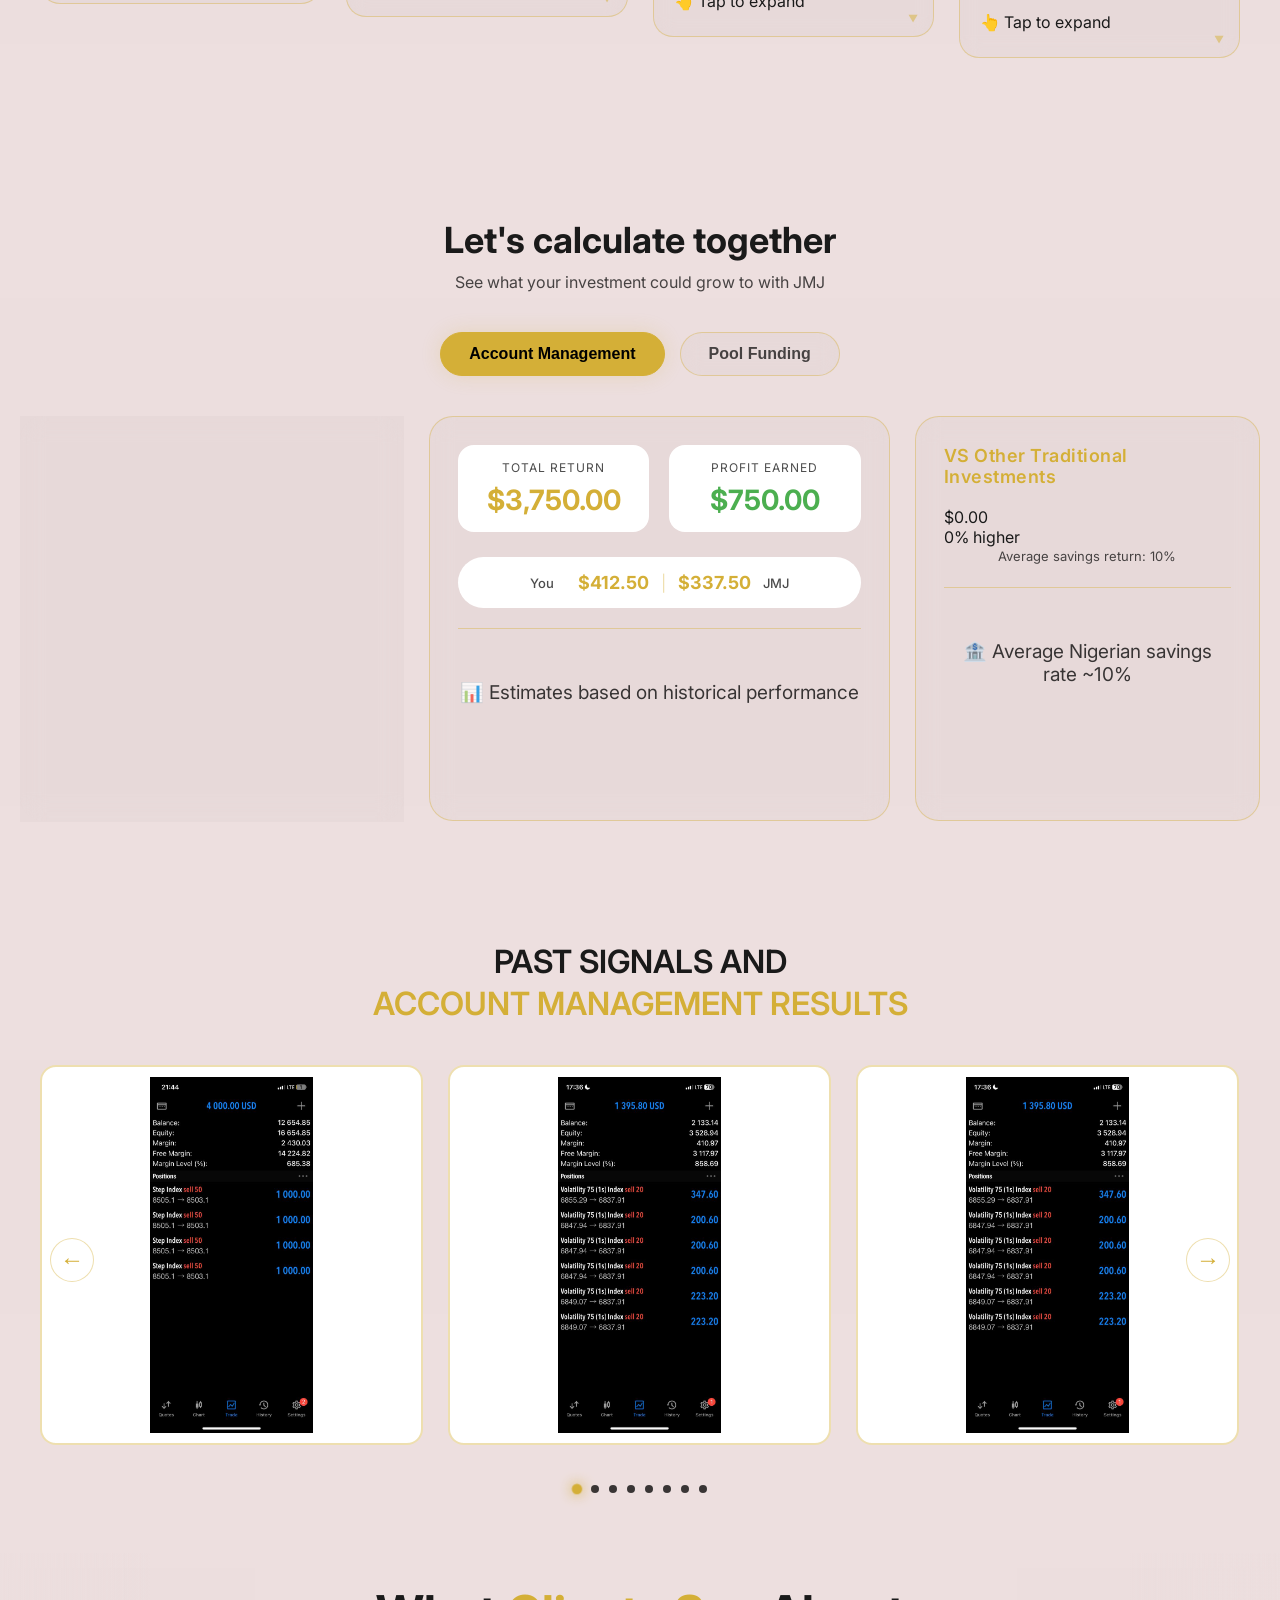
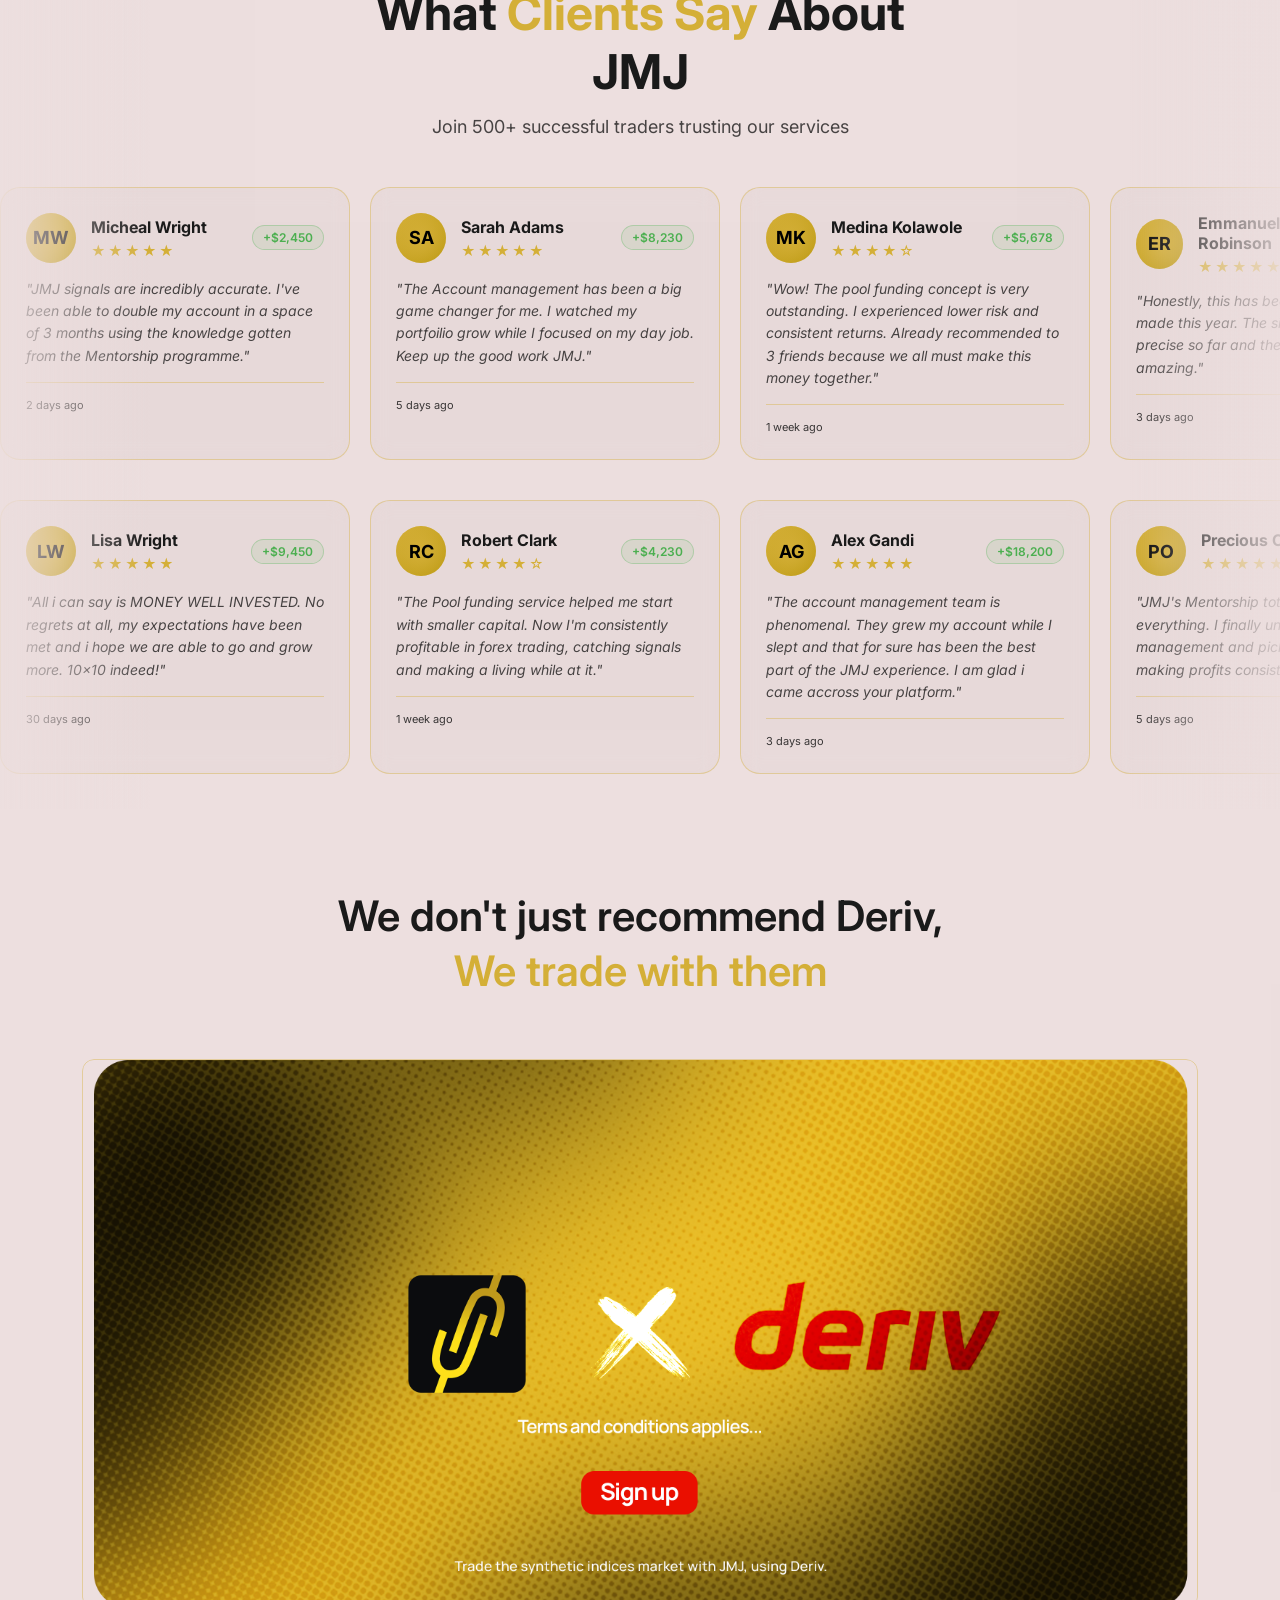
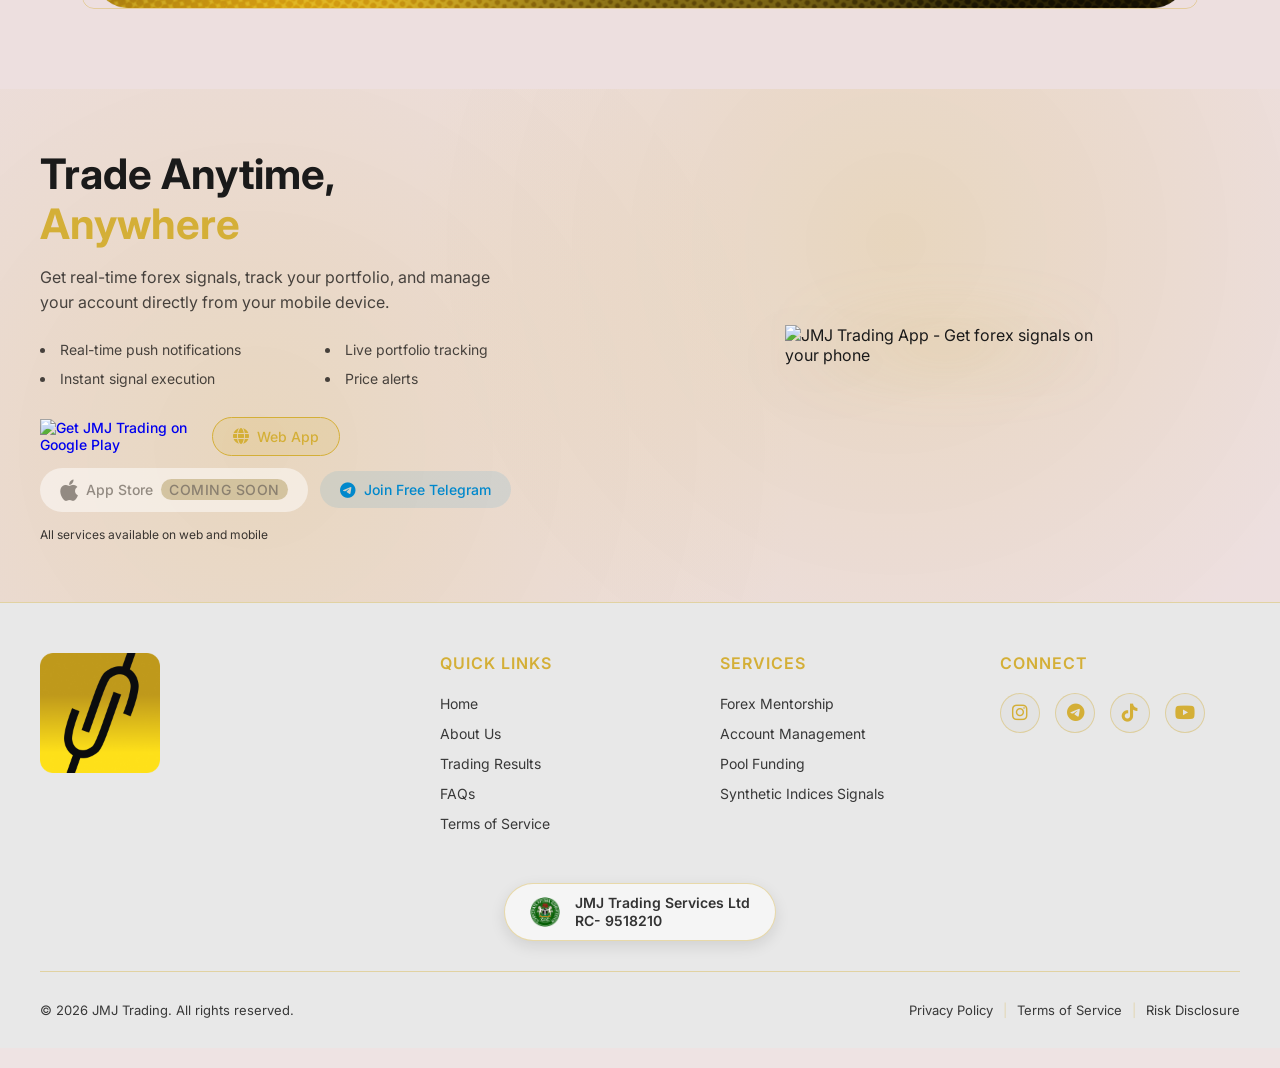
==== commit 1394de6d: "updated full page" ====
--- a/index.html
+++ b/index.html
@@ -279,17 +279,17 @@
     <div class="stats-grid">
       
       <div class="stat-item">
-        <div class="stat-number" id="stat1" data-target="220">0</div>
+        <div class="stat-number" id="stat1" data-target="830">0</div>
         <div class="stat-label">Portfolios Managed</div>
       </div>
       
       <div class="stat-item">
-        <div class="stat-number" id="stat2" data-target="485">0</div>
+        <div class="stat-number" id="stat2" data-target="2000">0</div>
         <div class="stat-label">Mentees</div>
       </div>
       
       <div class="stat-item">
-        <div class="stat-number" id="stat3" data-target="3.2">0</div>
+        <div class="stat-number" id="stat3" data-target="7.3">0</div>
         <div class="stat-label">Signals Wins</div>
       </div>
       
@@ -449,8 +449,8 @@
     
     <!-- Tab Switcher -->
     <div class="calculator-tabs">
-      <button class="calc-tab active" data-service="management">📈 Account Management</button>
-      <button class="calc-tab" data-service="pool">🤝 Pool Funding</button>
+      <button class="calc-tab active" data-service="management">Account Management</button>
+      <button class="calc-tab" data-service="pool"> Pool Funding</button>
     </div>
     
     <!-- Three Panel Layout -->
@@ -464,17 +464,17 @@
           <label>Frequency</label>
           <select id="frequency" class="calc-input">
             <option value="one-time">One-time</option>
-            <option value="monthly">Monthly</option>
-            <option value="weekly">Weekly</option>
+            <!-- <option value="monthly">Monthly</option>
+            <option value="weekly">Weekly</option> -->
           </select>
         </div>
         
         <div class="input-group">
           <label>Duration</label>
           <select id="duration" class="calc-input">
-            <option value="1">1 month</option>
-            <option value="3" selected>3 months</option>
-            <option value="6">6 months</option>
+            <option value="1">8-12weeks</option>
+            <!-- <option value="3" selected>3 months</option>
+            <option value="6">6 months</option> -->
           </select>
         </div>
         
@@ -525,18 +525,26 @@
 
       </div>
       
-      <!-- RIGHT PANEL: COMPARISON -->
-      <div class="calc-panel comparison-panel">
-        <h3 class="panel-title">VS Standard Savings Account</h3>
-        <div class="comparison-value" id="comparison-value">+$250</div>
-        <div class="comparison-subtext">
-          <span id="comparison-percent">33%</span> higher than saving<br>
-          Average savings return: 10%
-        </div>
-
- <p class="card-footnote">🏦 Average Nigerian savings rate ~10%</p>
-
-      </div>
+<!-- RIGHT PANEL: COMPARISON -->
+<div class="calc-panel comparison-panel">
+  <h3 class="panel-title">VS Other Traditional Investments</h3>
+  
+  <!-- Actual savings return (simple number) -->
+  <div class="comparison-savings-amount" id="savings-return">
+    $0.00
+  </div>
+  
+  <!-- Percentage higher -->
+  <div class="comparison-percent" id="comparison-percent">
+    0% higher
+  </div>
+  
+  <div class="comparison-subtext">
+    Average savings return: 10%
+  </div>
+
+  <p class="card-footnote">🏦 Average Nigerian savings rate ~10%</p>
+</div>
       
     </div>
   </div>
@@ -1236,7 +1244,7 @@
   <div class="download-container">
     
     <div class="download-mockup right">
-      <img src="your-phone-mockup.PNG" alt="JMJ Trading App - Get forex signals on your phone" class="mockup-image">
+      <img src="your-phone-mockup.png" alt="JMJ Trading App - Get forex signals on your phone" class="mockup-image">
       <div class="mockup-glow"></div>
     </div>
     
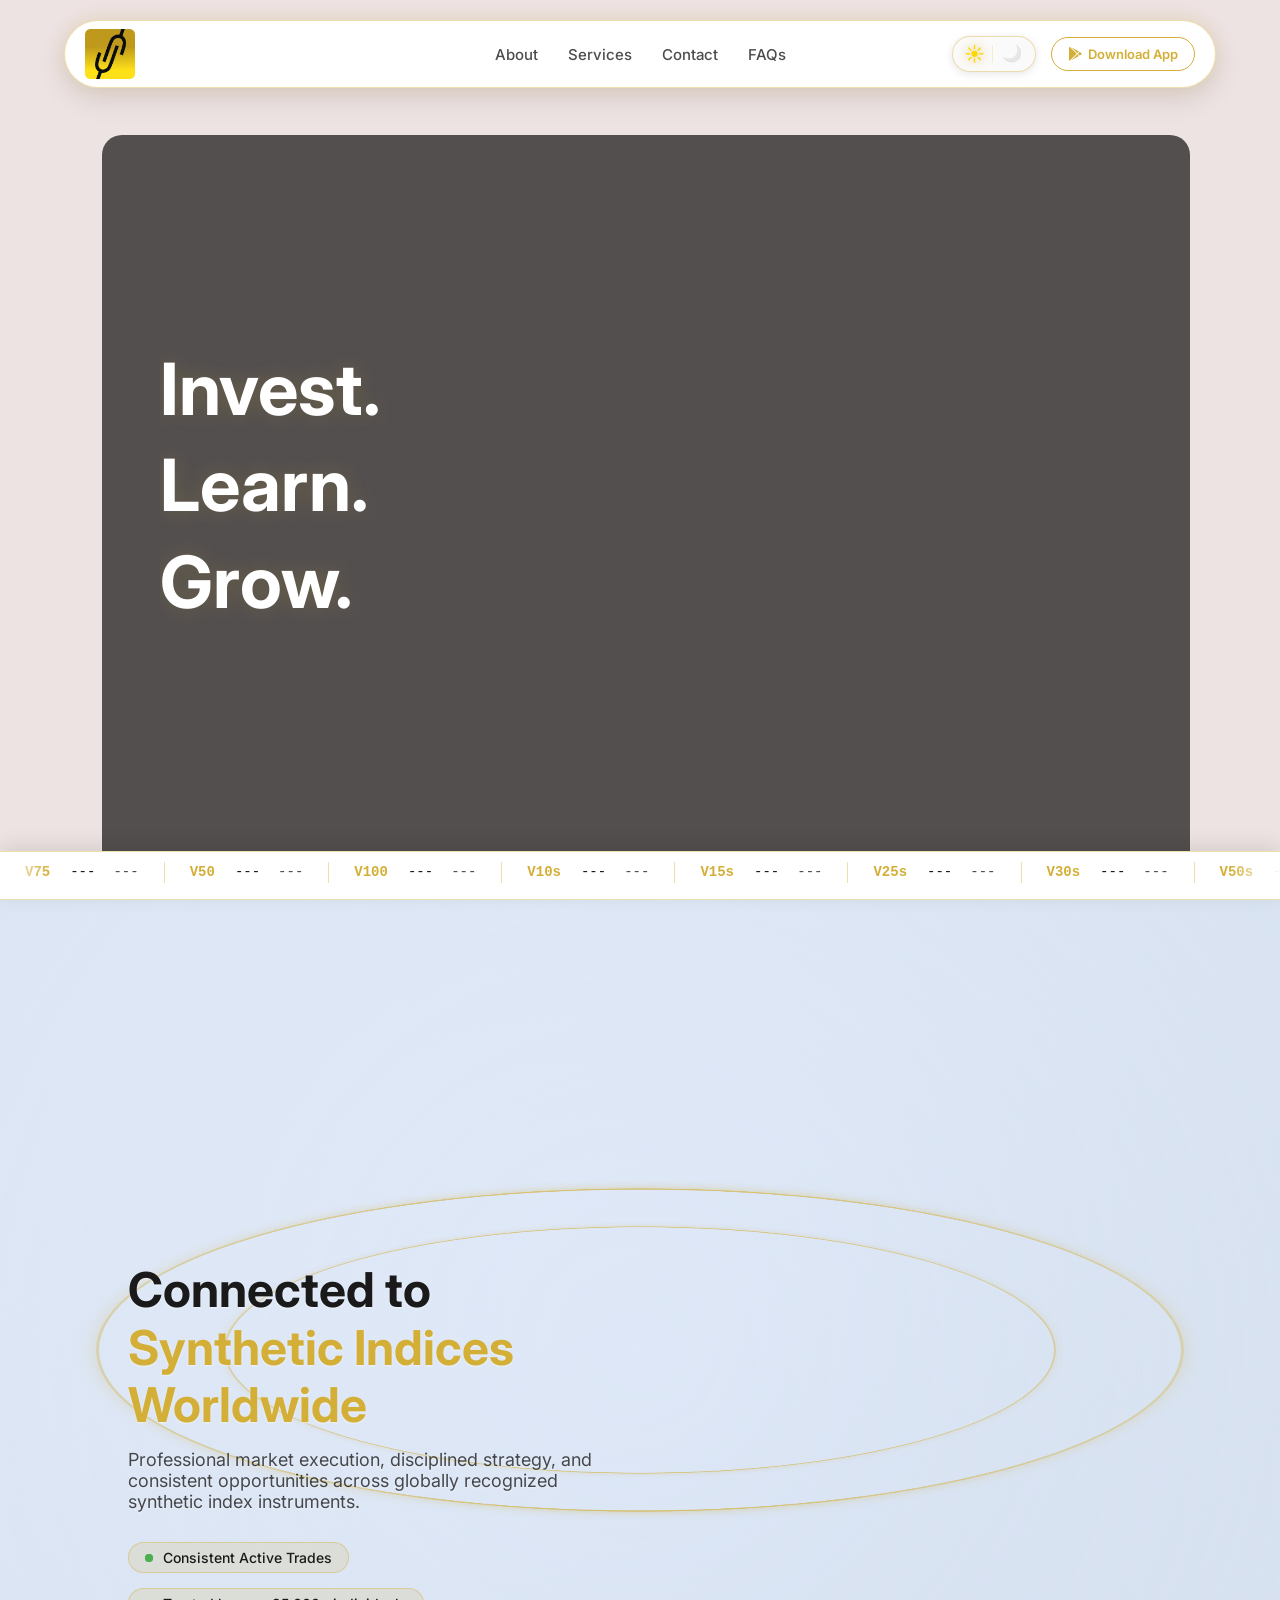
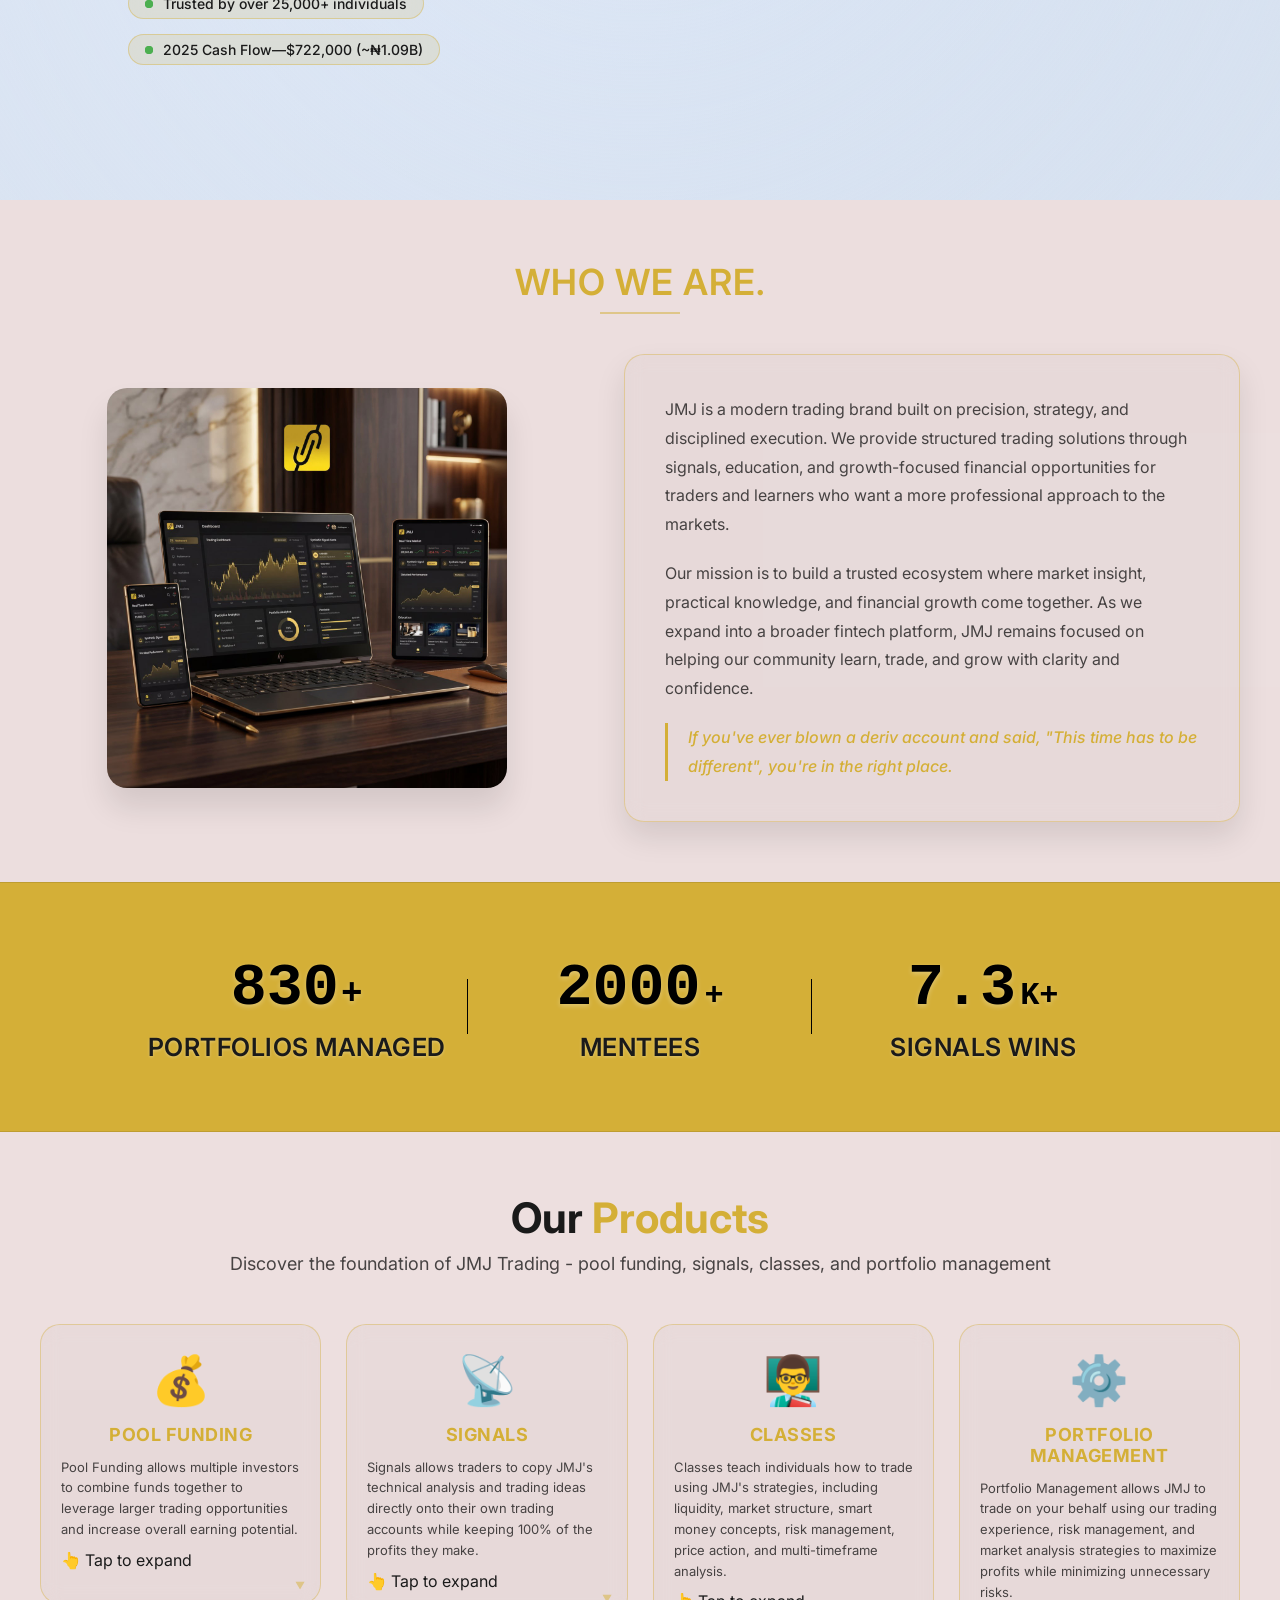
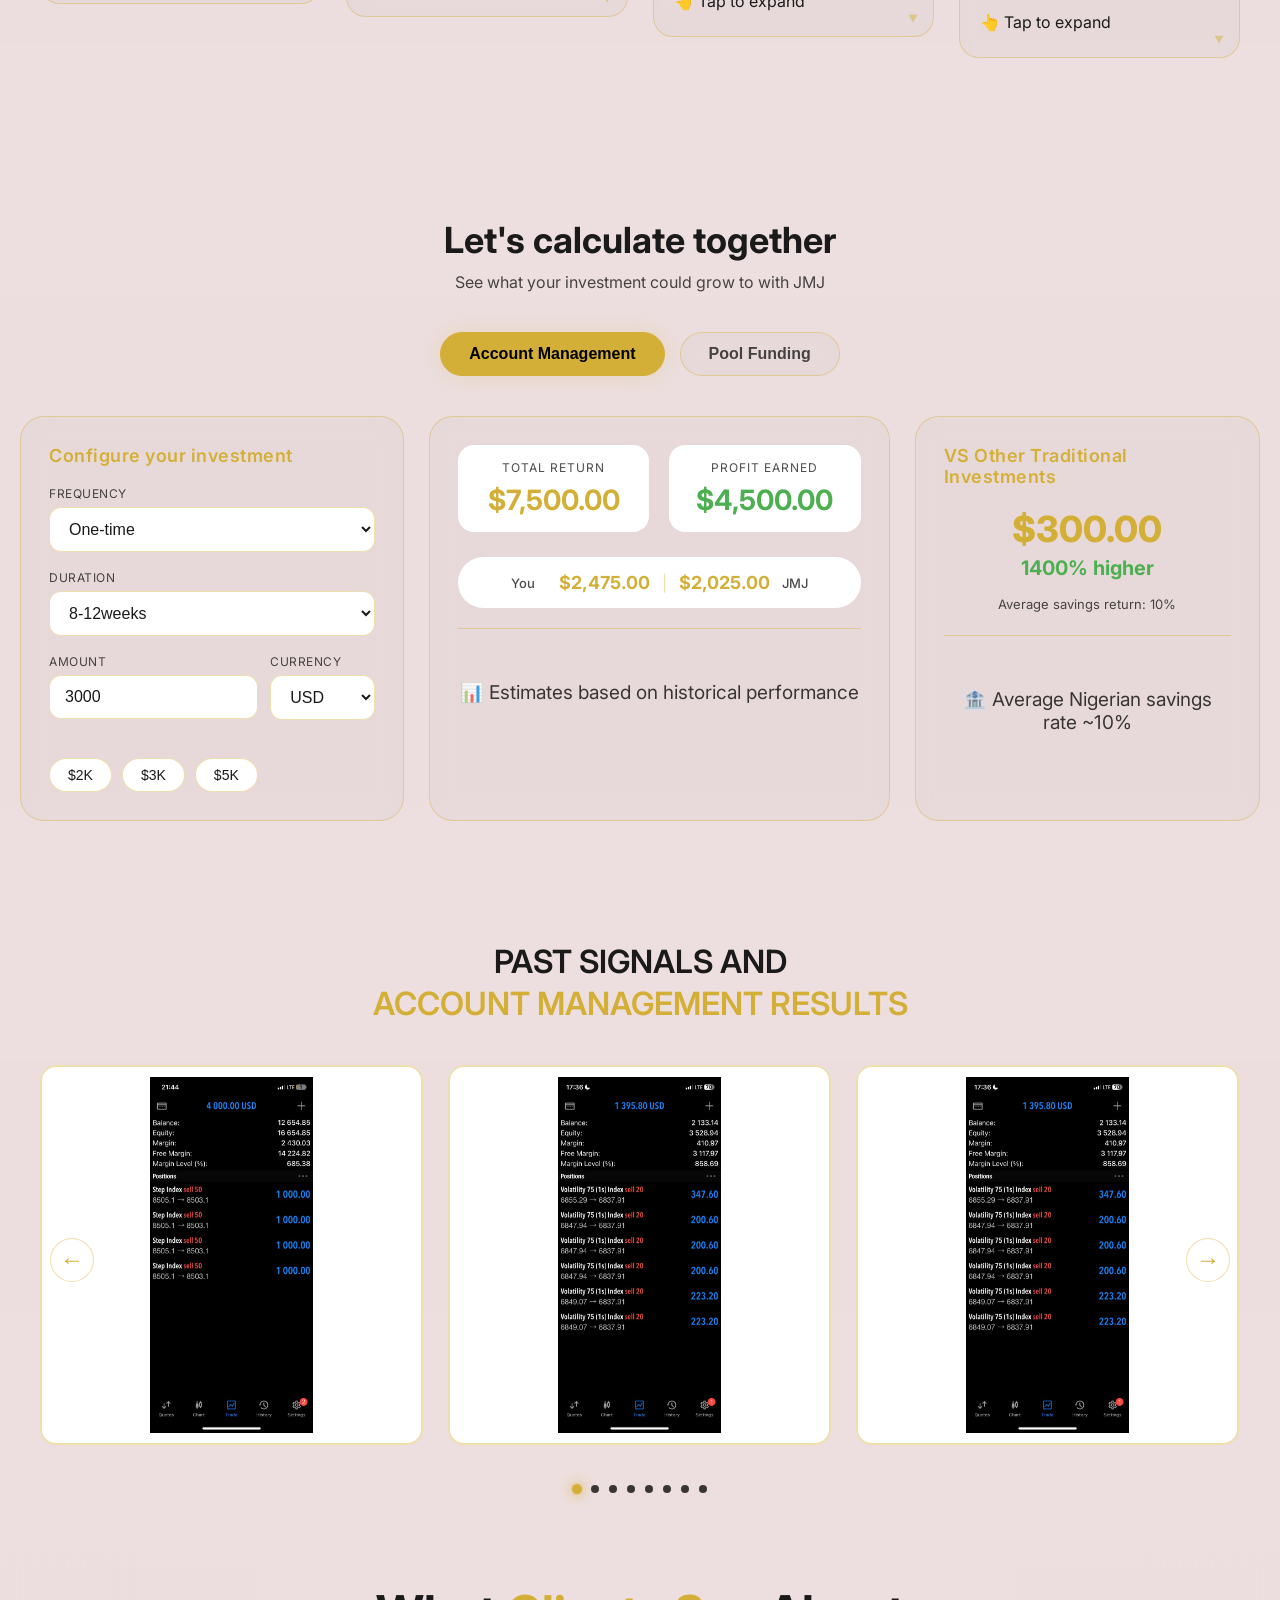
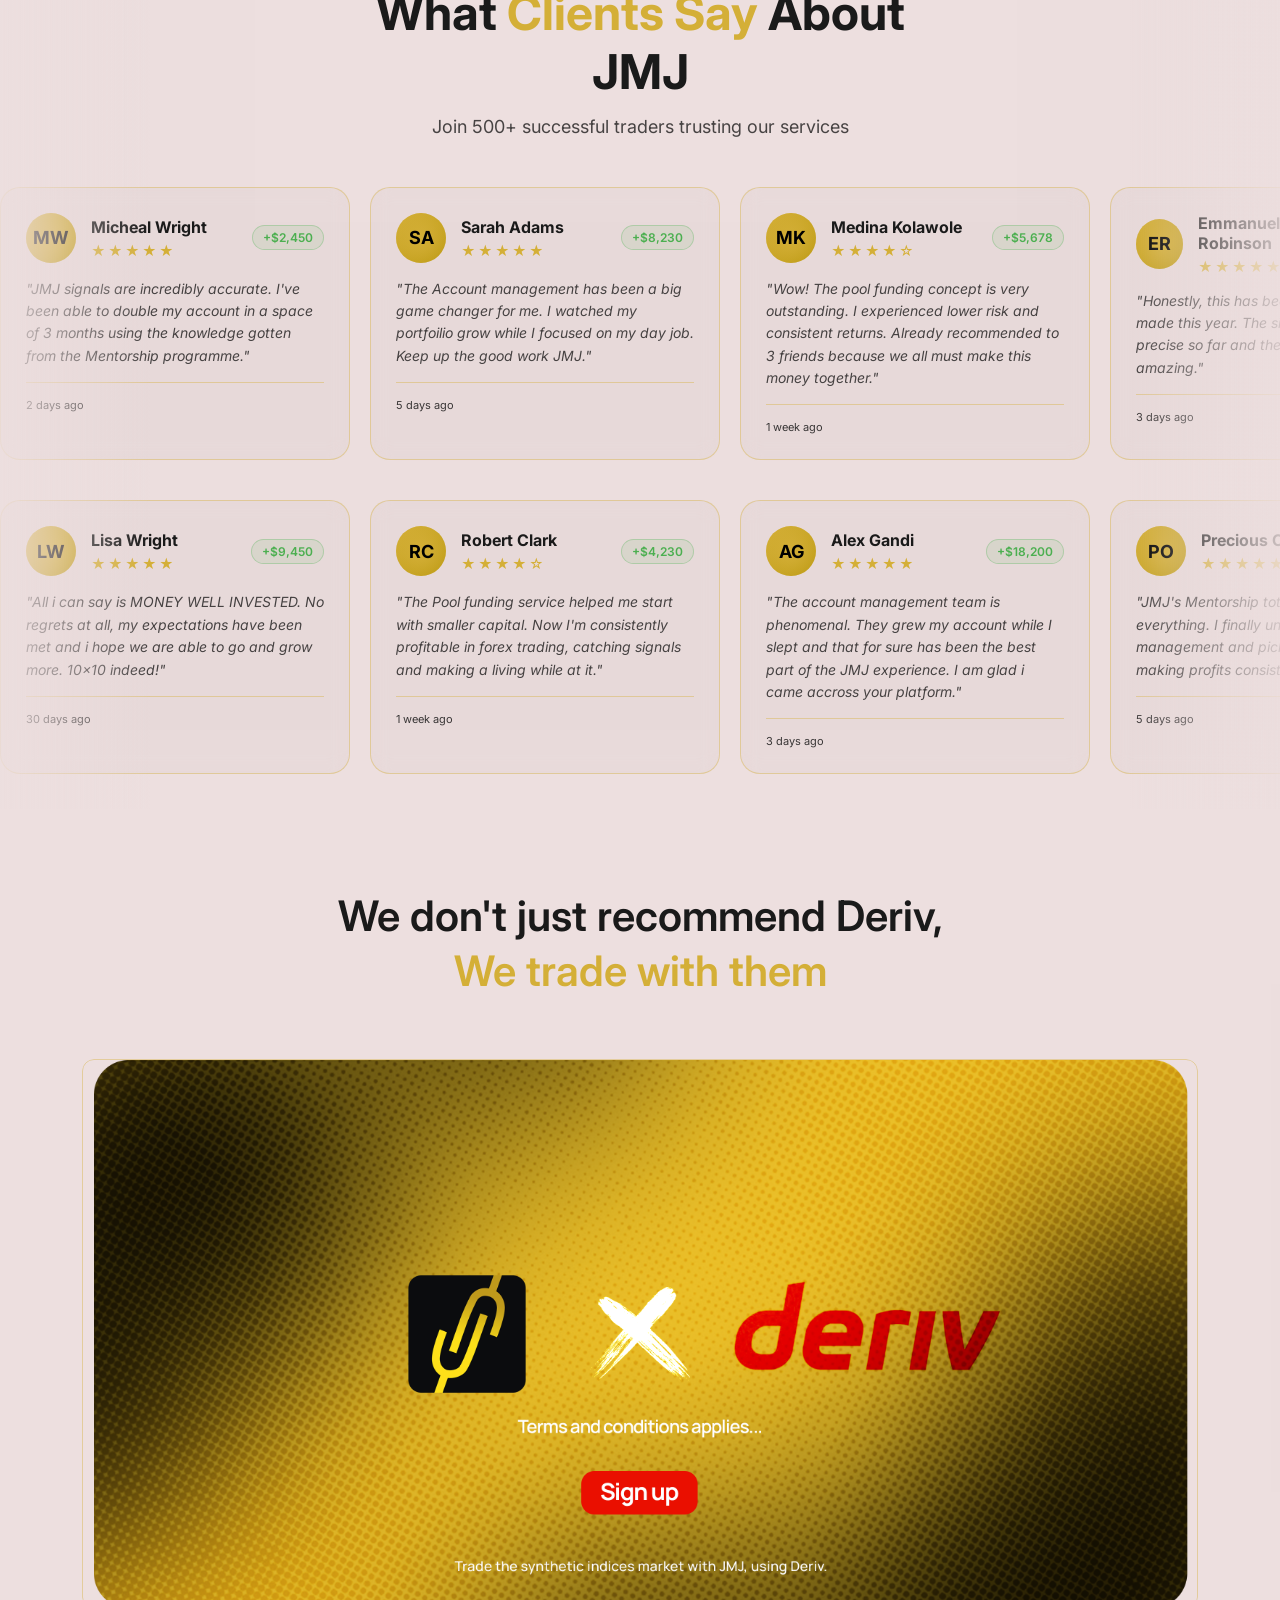
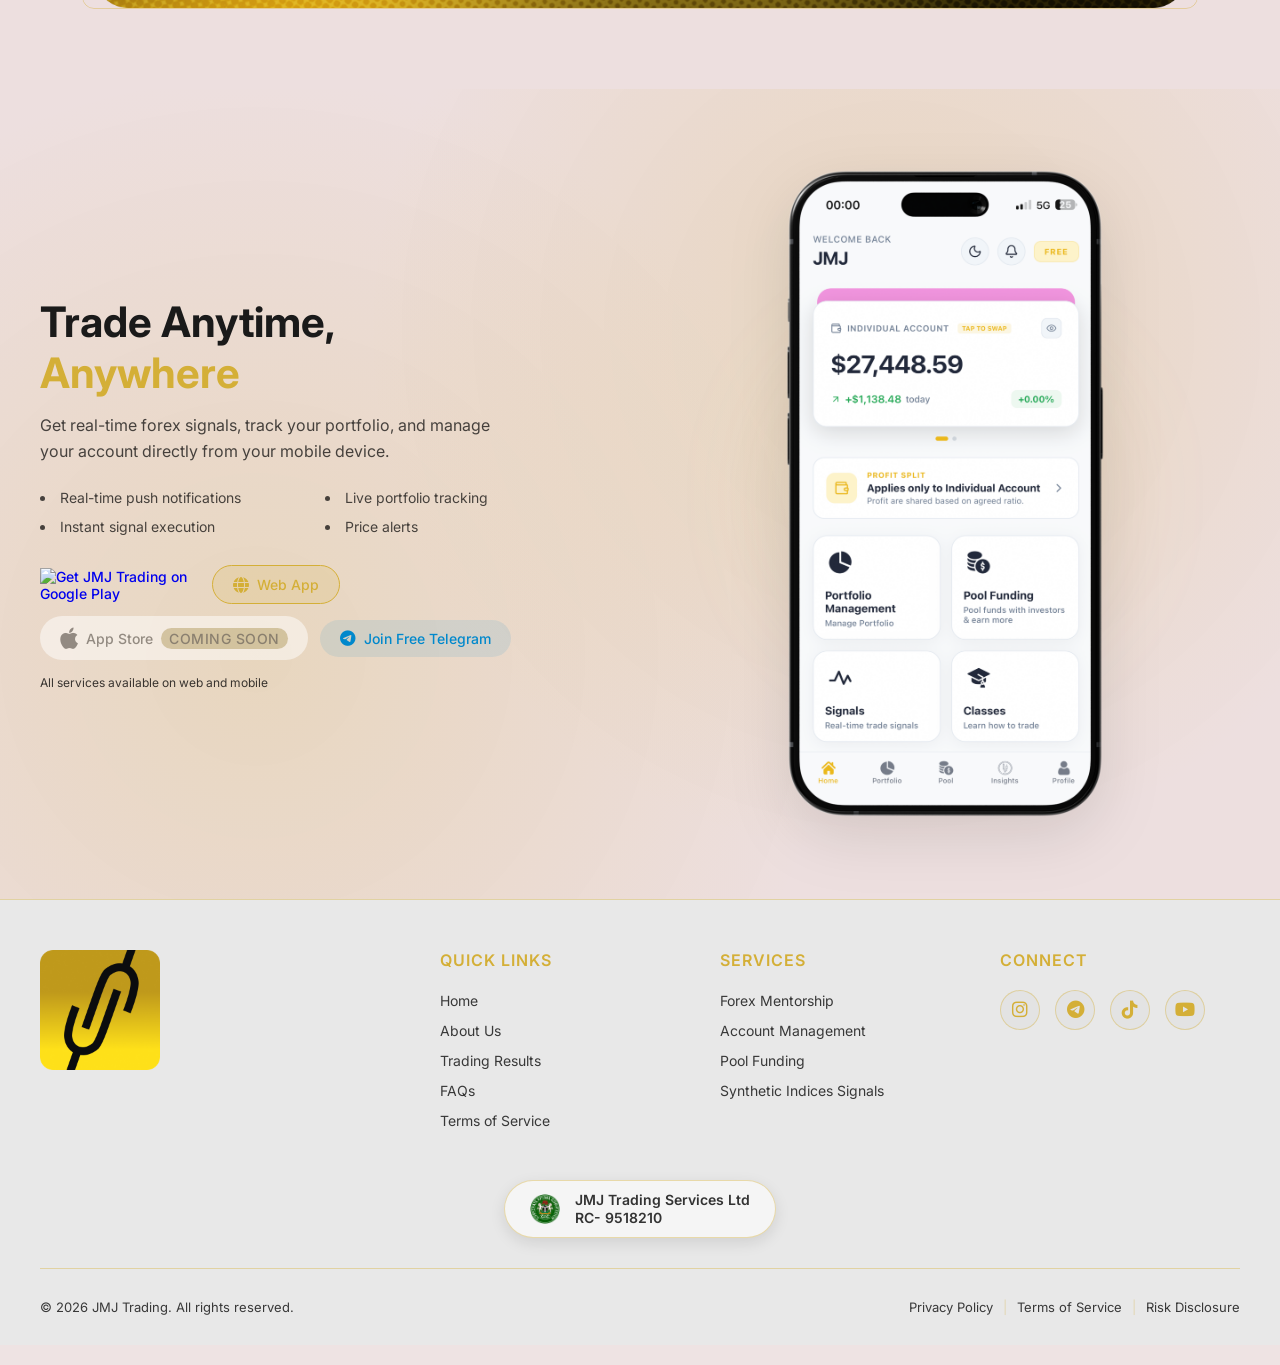
==== commit 07d91f7b: "Update phone mockup" ====
--- a/index.html
+++ b/index.html
@@ -1244,7 +1244,7 @@
   <div class="download-container">
     
     <div class="download-mockup right">
-      <img src="your-phone-mockup.png" alt="JMJ Trading App - Get forex signals on your phone" class="mockup-image">
+      <img src="your-phone-mockup.PNG" alt="JMJ Trading App - Get forex signals on your phone" class="mockup-image">
       <div class="mockup-glow"></div>
     </div>
     
--- a/styles.css
+++ b/styles.css
@@ -4122,13 +4122,20 @@
   color: var(--border-color);
 }
 
-/* Comparison Panel */
-.comparison-value {
+/* Comparison Panel - Updated */
+.comparison-savings-amount {
   font-size: 36px;
   font-weight: 800;
+  color: var(--gold);  text-align: center;
+  margin: 10px 0 5px 0;
+}
+
+.comparison-percent {
+  font-size: 20px;
+  font-weight: 700;
   color: #4caf50;
-  margin: 15px 0;
   text-align: center;
+  margin-bottom: 15px;
 }
 
 .comparison-subtext {
@@ -4138,6 +4145,16 @@
   line-height: 1.5;
 }
 
+/* Responsive */
+@media (max-width: 700px) {
+  .comparison-savings-amount {
+    font-size: 28px;
+  }
+  
+  .comparison-percent {
+    font-size: 18px;
+  }
+}
 /* Responsive */
 @media (max-width: 1000px) {
   .calculator-panels {
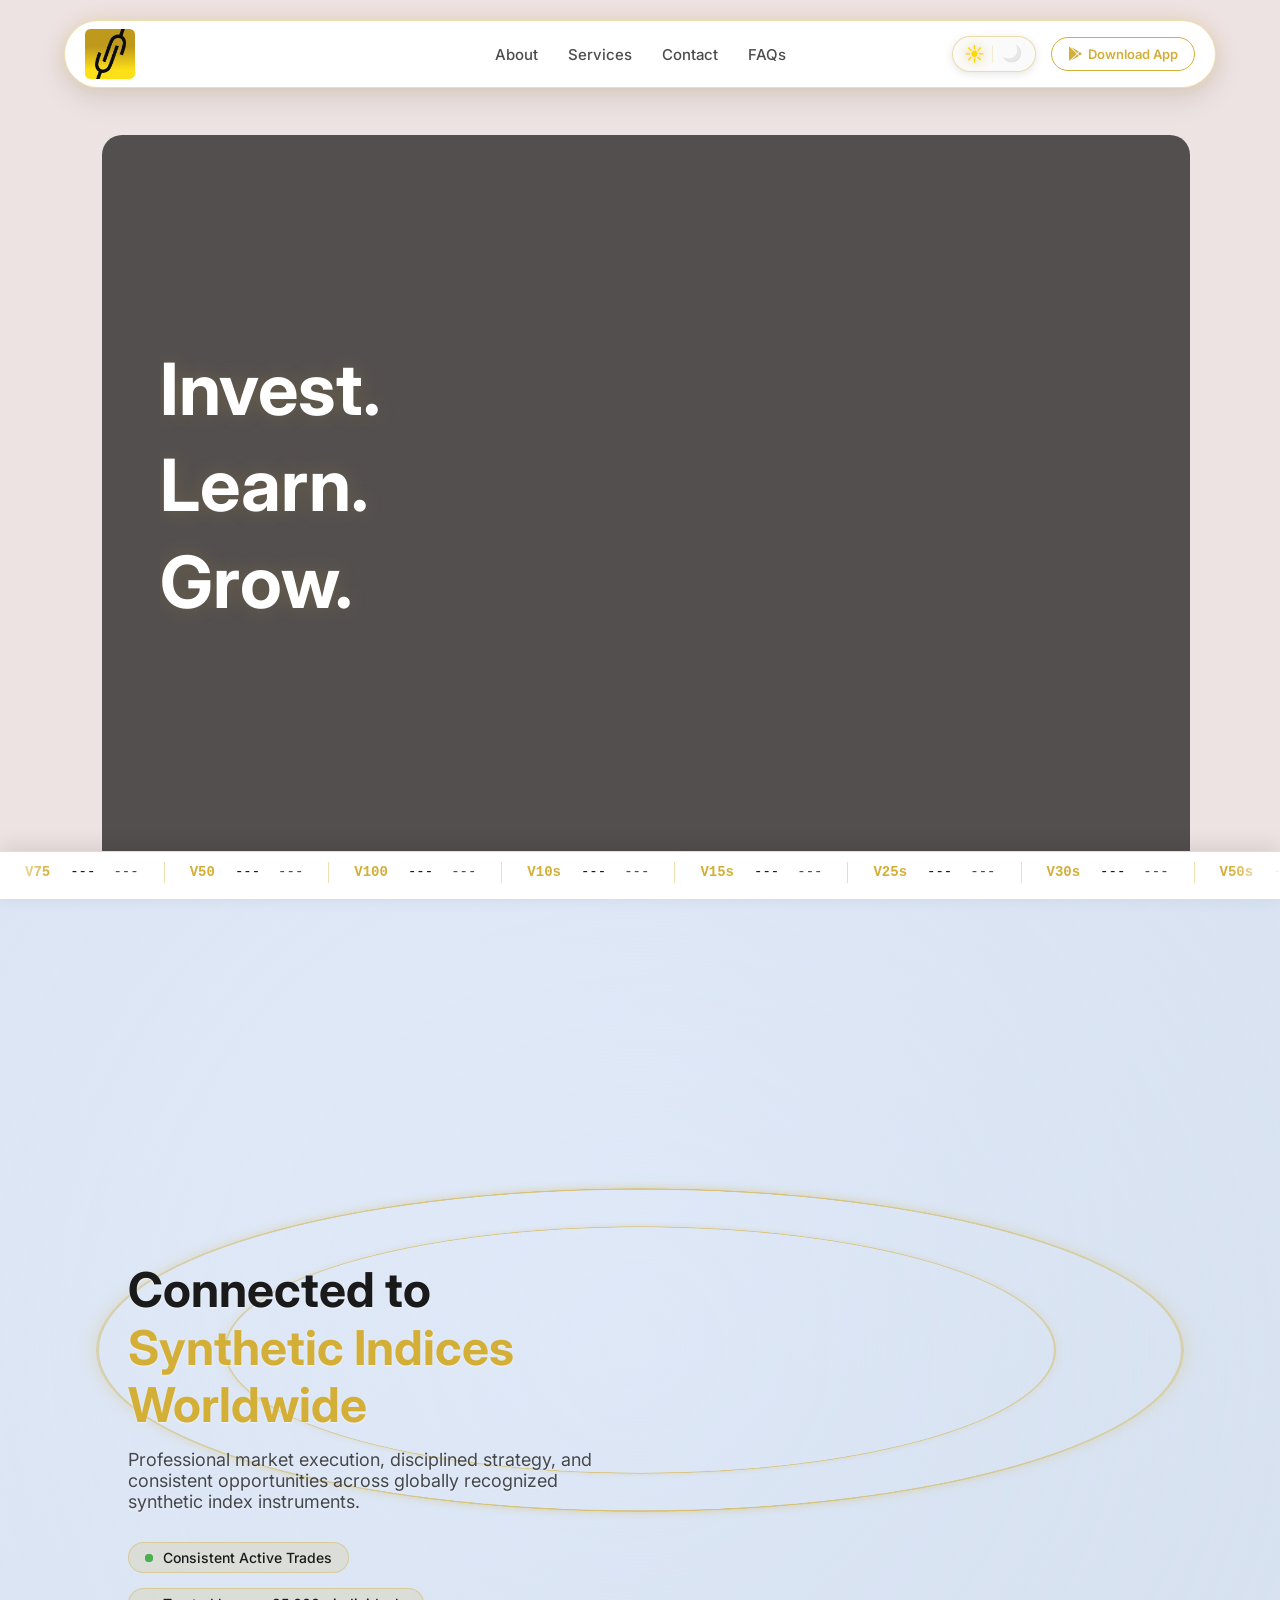
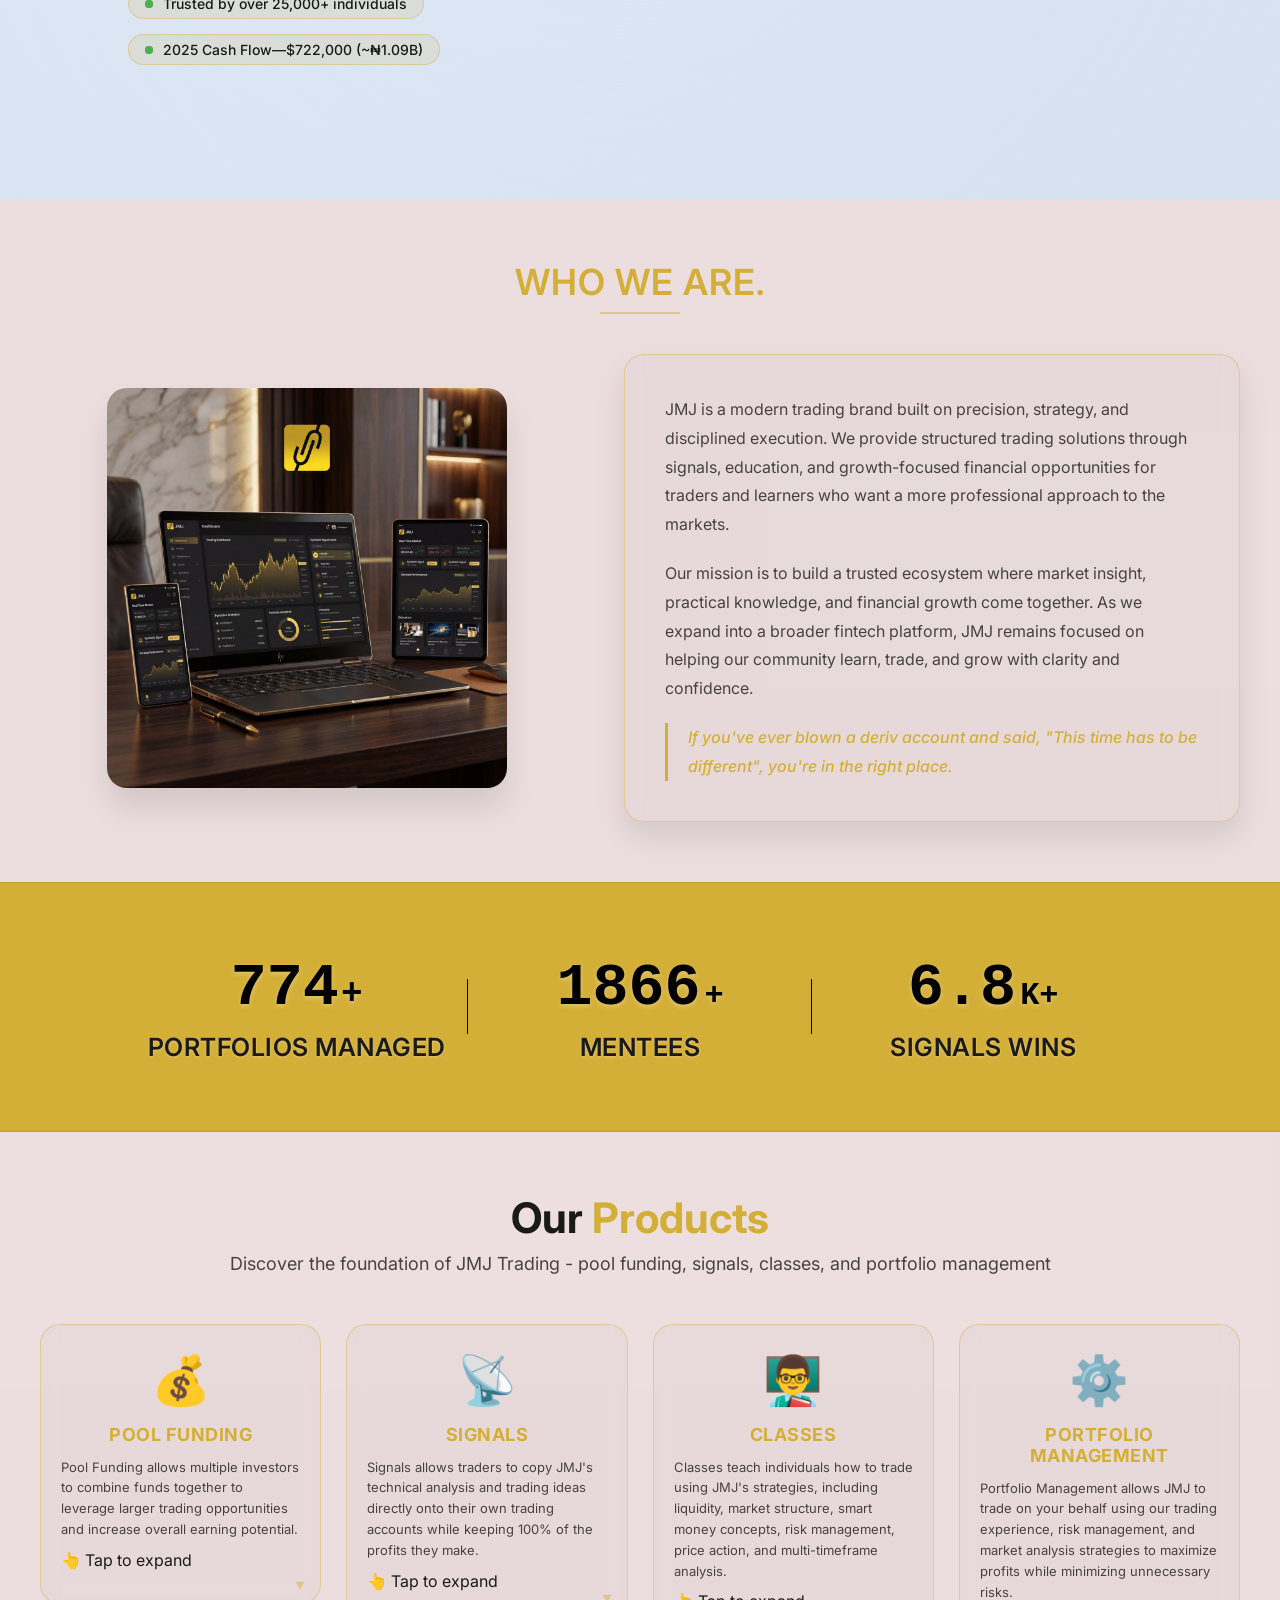
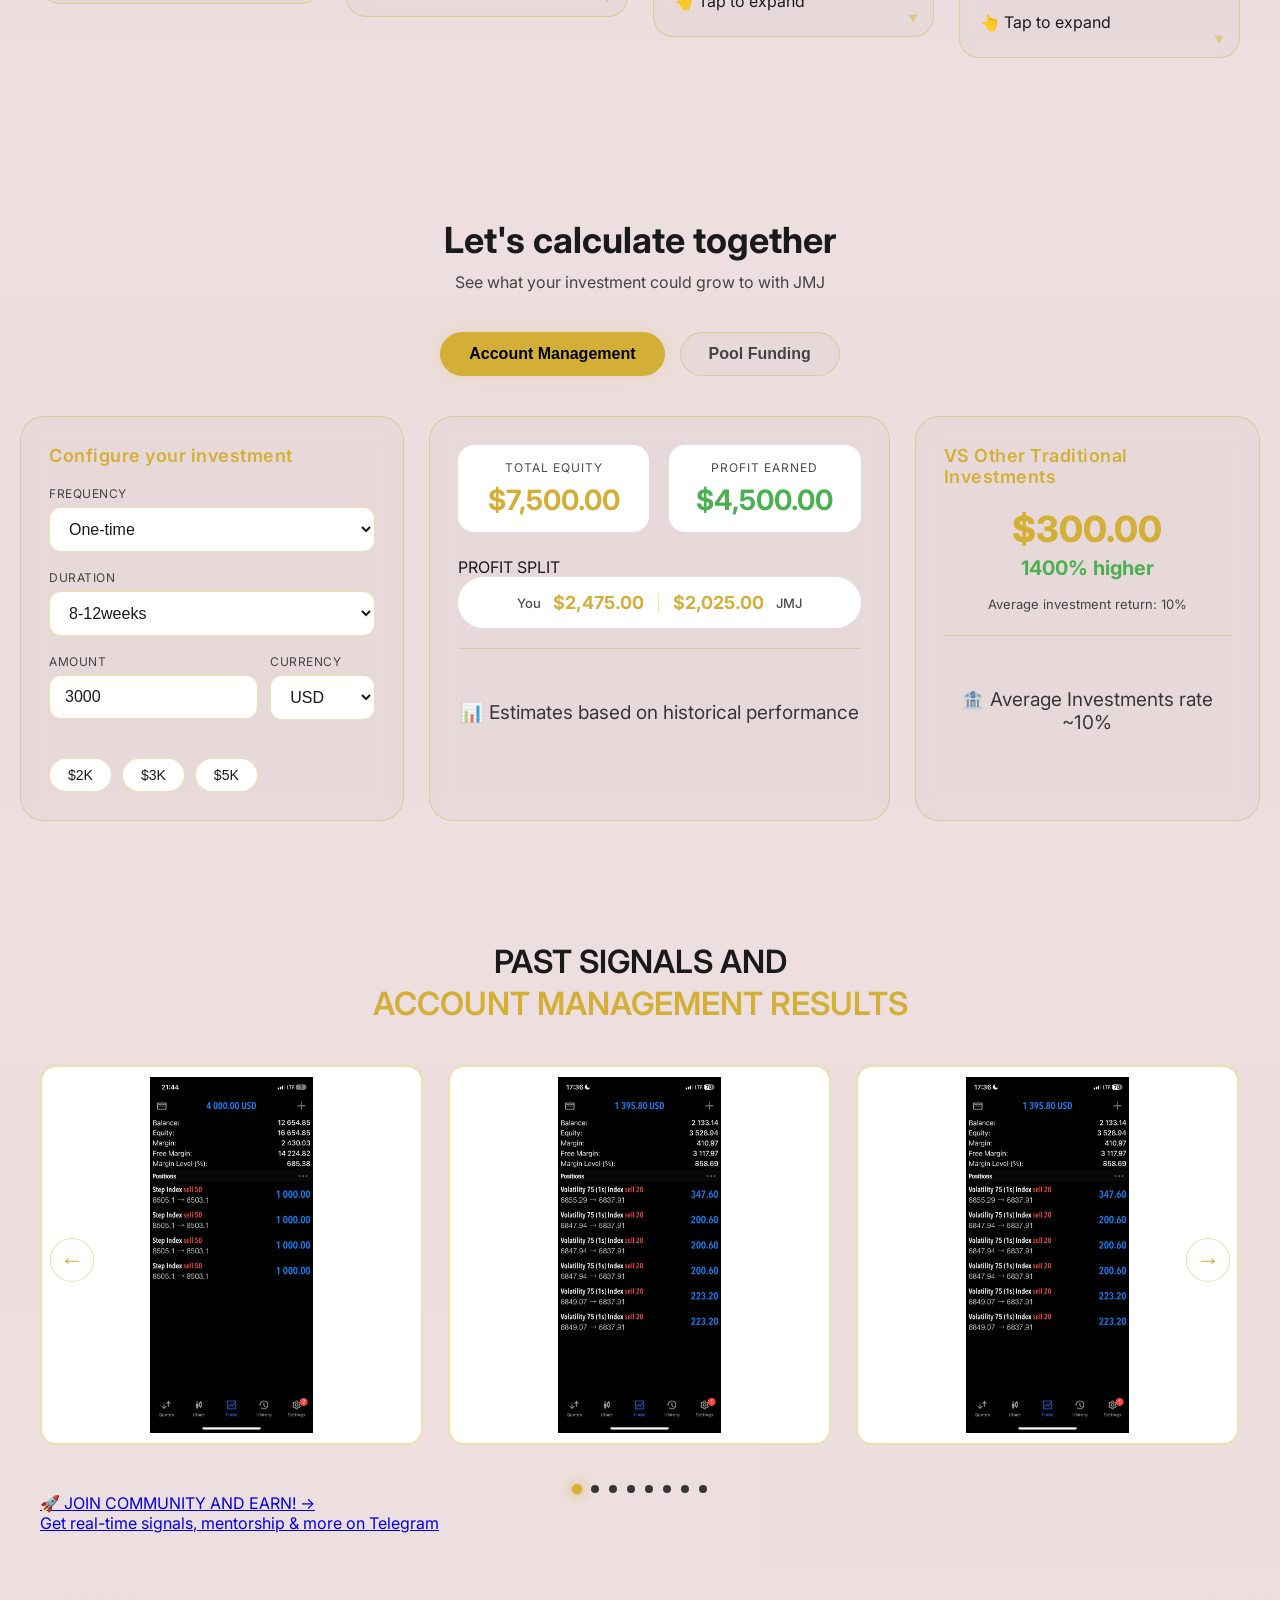
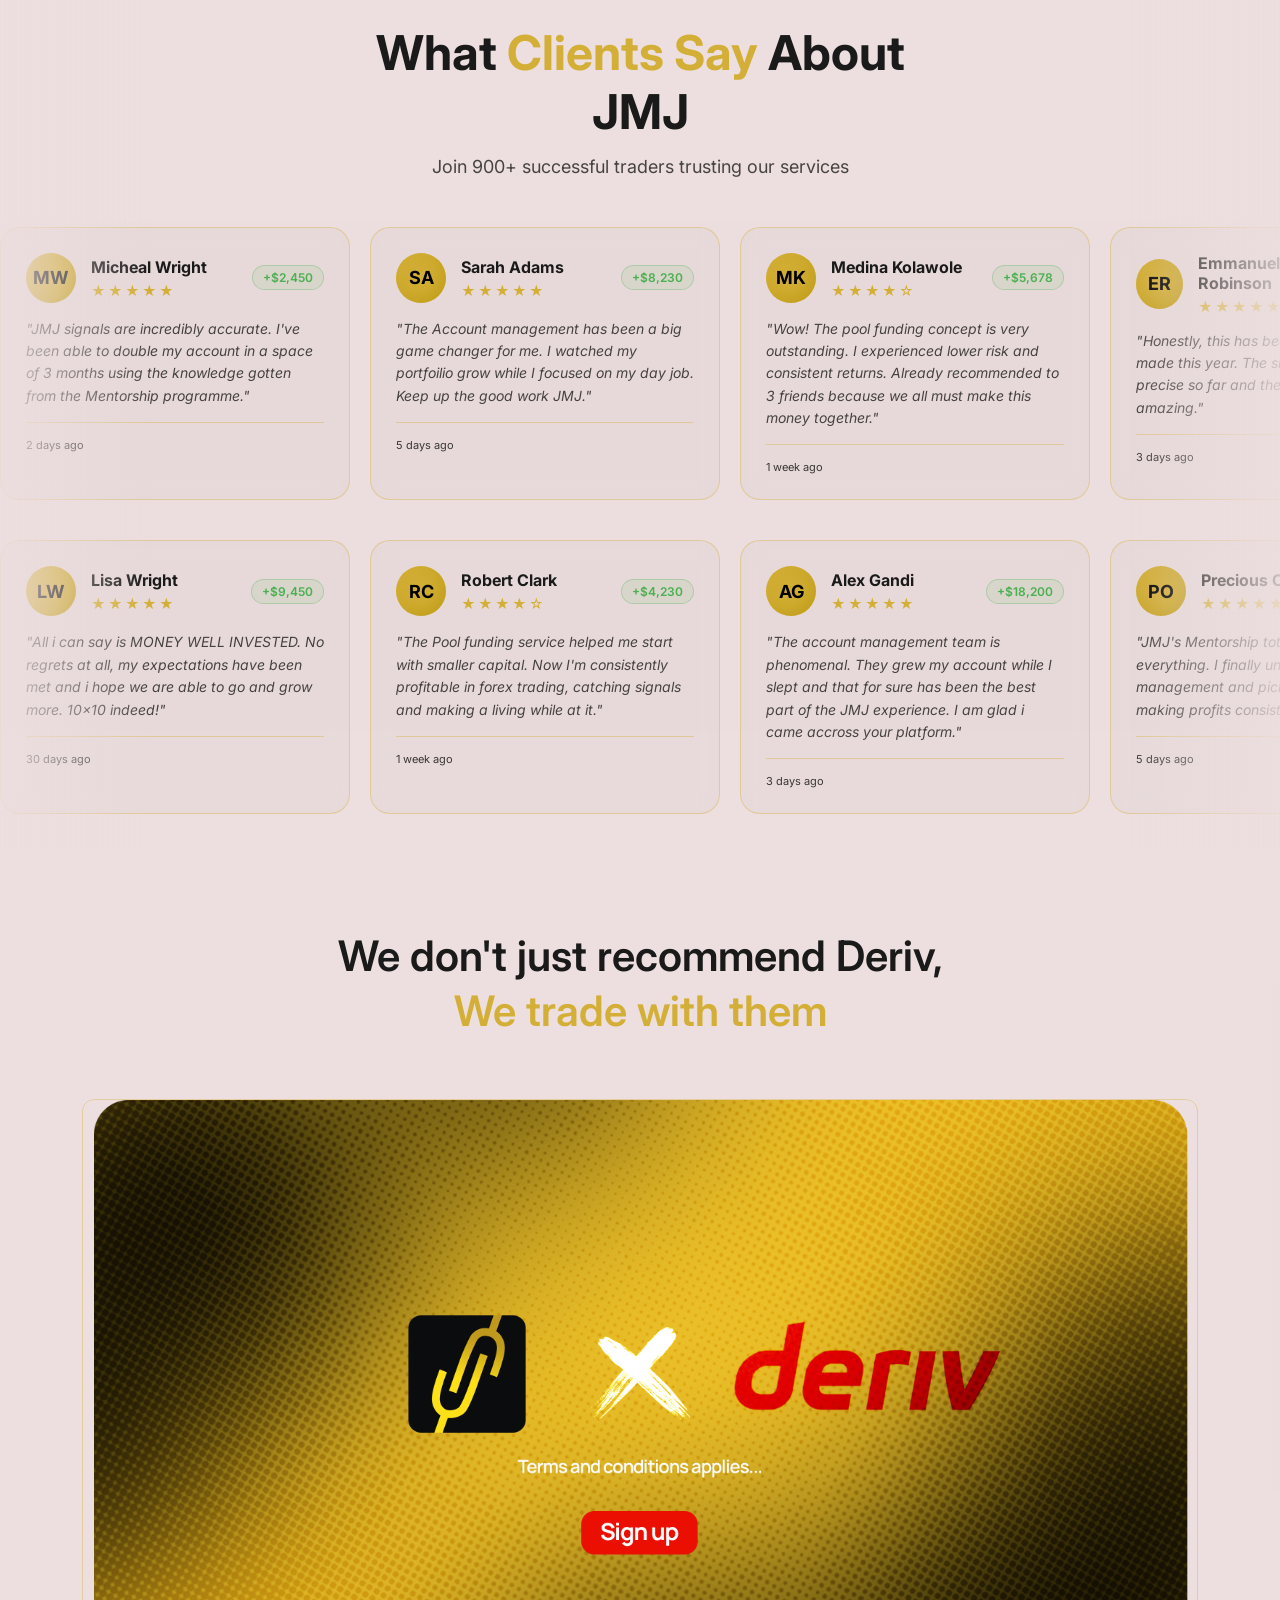
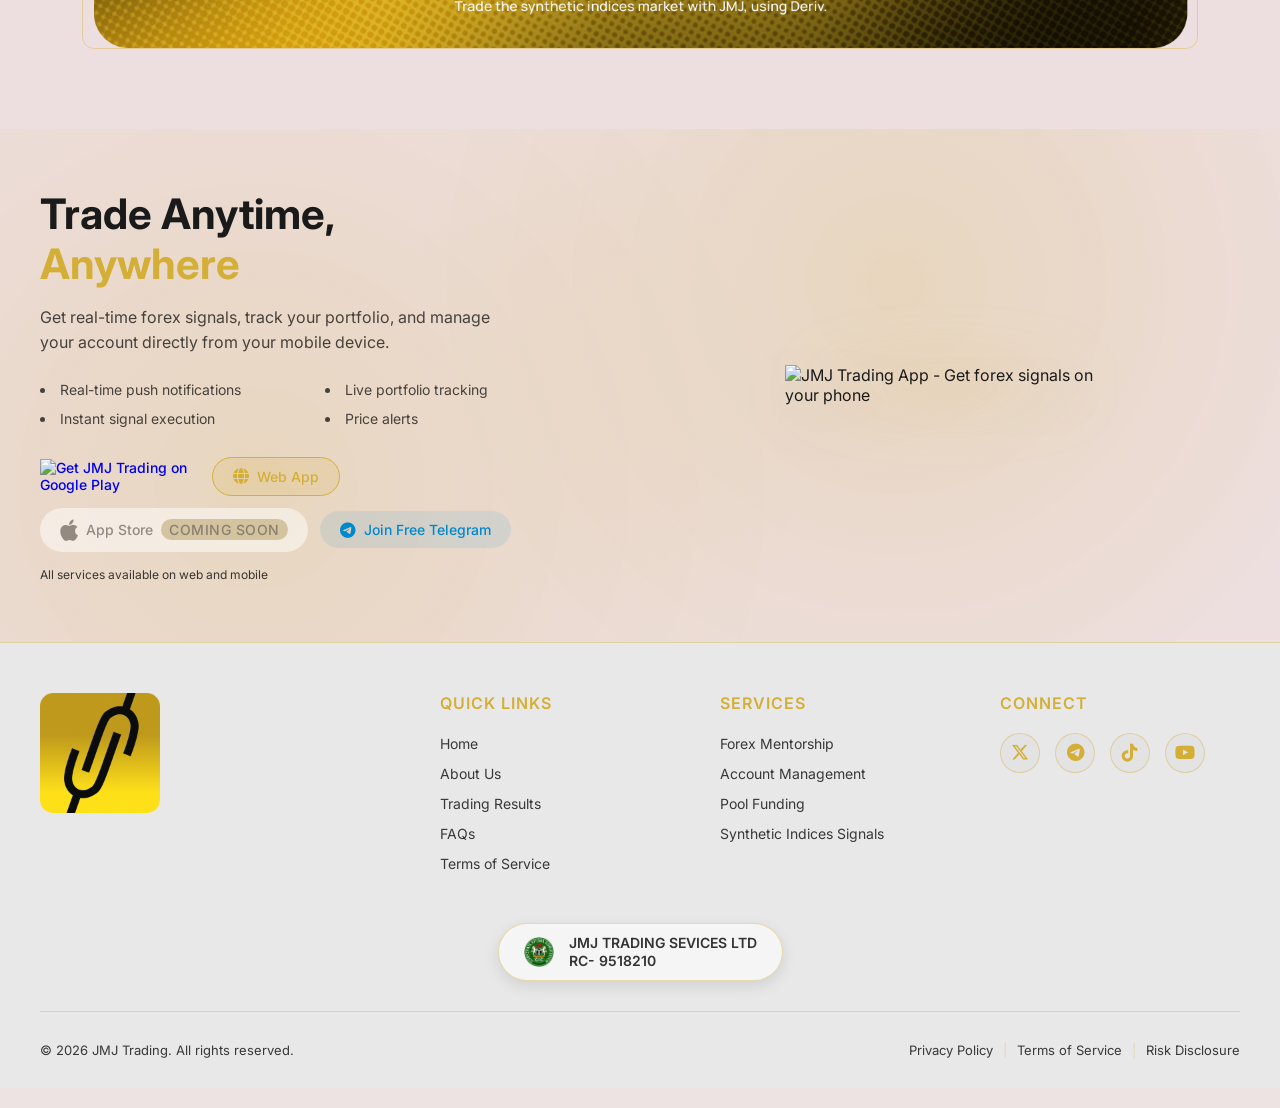
==== commit 87c01167: "Update index.html" ====
--- a/index.html
+++ b/index.html
@@ -153,16 +153,16 @@
   
   <!-- Social Icons at bottom of mobile menu -->
   <div class="mobile-social">
-    <a href="https://t.me/iam_jmj" class="mobile-social-icon" aria-label="Telegram">
+    <a href="https://t.me/thejmjapp" class="mobile-social-icon" aria-label="Telegram">
       <i class="fab fa-telegram-plane"></i>
     </a>
-    <a href="https://www.instagram.com/10x10withjomi?igsh=OTE2cTVidzZ1aXQy" class="mobile-social-icon" aria-label="Instagram">
-      <i class="fab fa-instagram"></i>
+          <a href="https://x.com/thejmjapp?s=21" class="social-icon" aria-label="X (Twitter)">
+            <i class="fab fa-x-twitter"></i></a>
     </a>
-    <a href="https://www.tiktok.com/@iam_jmj_?_r=1&_t=ZS-94kIQOQh4wm" class="mobile-social-icon" aria-label="Tiktok">
+    <a href="https://www.tiktok.com/@thejmjapp?_r=1&_t=ZT-97e1tnK4AF4" class="mobile-social-icon" aria-label="Tiktok">
       <i class="fab fa-tiktok"></i>
     </a>
-    <a href="https://youtube.com/@iam_jmj?si=TqdCoqoiXBoB-XOz" class="mobile-social-icon" aria-label="YouTube">
+    <a href="https://youtube.com/@thejmjapp?si=-CZ18Fhjt4A7gDY_" class="mobile-social-icon" aria-label="YouTube">
       <i class="fab fa-youtube"></i>
     </a>
   </div>
@@ -503,7 +503,7 @@
       <div class="calc-panel results-panel">
         <div class="results-two-column">
           <div class="result-col">
-            <span class="result-label">TOTAL RETURN</span>
+            <span class="result-label">TOTAL EQUITY</span>
             <span class="result-value" id="total-return">$3,750</span>
           </div>
           <div class="result-col">
@@ -512,14 +512,17 @@
           </div>
         </div>
         
-        <div class="profit-split">
-          <span class="split-label">You</span>
-          <span class="split-bar"></span>
-          <span class="split-amount" id="client-share">$412.50</span>
-          <span class="split-divider">|</span>
-          <span class="split-amount" id="jmj-share">$337.50</span>
-          <span class="split-label">JMJ</span>
-        </div>
+<!-- Profit Split -->
+<div class="profit-split-wrapper">
+  <span class="split-title">PROFIT SPLIT</span>
+  <div class="profit-split">
+    <span class="split-label">You</span>
+    <span class="split-amount" id="client-share">$412.50</span>
+    <span class="split-divider">|</span>
+    <span class="split-amount" id="jmj-share">$337.50</span>
+    <span class="split-label">JMJ</span>
+  </div>
+</div>
 
         <p class="card-footnote">📊 Estimates based on historical performance</p>
 
@@ -540,10 +543,10 @@
   </div>
   
   <div class="comparison-subtext">
-    Average savings return: 10%
-  </div>
-
-  <p class="card-footnote">🏦 Average Nigerian savings rate ~10%</p>
+    Average investment return: 10%
+  </div>
+
+  <p class="card-footnote">🏦 Average Investments rate ~10%</p>
 </div>
       
     </div>
@@ -688,6 +691,16 @@
     
     <div class="results-dots" id="resultsDots"></div>
     
+    <!-- JOIN COMMUNITY RIBBON -->
+<a href="https://t.me/Iamjmj" target="_blank" rel="noopener noreferrer" class="community-ribbon">
+  <div class="ribbon-content">
+    <span class="ribbon-icon">🚀</span>
+    <span class="ribbon-text">JOIN COMMUNITY AND EARN!</span>
+    <span class="ribbon-arrow">→</span>
+  </div>
+  <span class="ribbon-subtext">Get real-time signals, mentorship & more on Telegram</span>
+</a>
+
   </div>
 
   
@@ -698,7 +711,7 @@
   <div class="testimonial-header">
     <!-- <span class="testimonial-badge">Social Proof</span> -->
     <h2 class="testimonial-title">What <span class="gold-text">Clients Say</span> About JMJ</h2>
-    <p class="testimonial-subtitle">Join 500+ successful traders trusting our services</p>
+    <p class="testimonial-subtitle">Join 900+ successful traders trusting our services</p>
   </div>
   
   <!-- Top Row - Scrolls Right to Left -->
@@ -1244,7 +1257,7 @@
   <div class="download-container">
     
     <div class="download-mockup right">
-      <img src="your-phone-mockup.PNG" alt="JMJ Trading App - Get forex signals on your phone" class="mockup-image">
+      <img src="your-phone-mockup.png" alt="JMJ Trading App - Get forex signals on your phone" class="mockup-image">
       <div class="mockup-glow"></div>
     </div>
     
@@ -1338,10 +1351,10 @@
       <div class="footer-col">
         <h4 class="footer-title">Connect</h4>
         <div class="social-icons">
-          <a href="https://www.instagram.com/10x10withjomi?igsh=OTE2cTVidzZ1aXQy" class="social-icon" aria-label="Instagram"><i class="fab fa-instagram"></i></a>
-          <a href="https://t.me/iam_jmj" class="social-icon" aria-label="Telegram"><i class="fab fa-telegram-plane"></i></a>
-          <a href="https://www.tiktok.com/@iam_jmj_?_r=1&_t=ZS-94kIQOQh4wm" class="social-icon" aria-label="TikTok"><i class="fab fa-tiktok"></i></a>
-          <a href="https://youtube.com/@iam_jmj?si=TqdCoqoiXBoB-XOz" class="social-icon" aria-label="YouTube"><i class="fab fa-youtube"></i></a>
+          <a href="https://x.com/thejmjapp?s=21" class="social-icon" aria-label="X (Twitter)"><i class="fab fa-x-twitter"></i></a>
+          <a href="https://t.me/thejmjapp" class="social-icon" aria-label="Telegram"><i class="fab fa-telegram-plane"></i></a>
+          <a href="https://www.tiktok.com/@thejmjapp?_r=1&_t=ZT-97e1tnK4AF4" class="social-icon" aria-label="TikTok"><i class="fab fa-tiktok"></i></a>
+          <a href="https://youtube.com/@thejmjapp?si=-CZ18Fhjt4A7gDY_" class="social-icon" aria-label="YouTube"><i class="fab fa-youtube"></i></a>
         </div>
       </div>
       
@@ -1350,7 +1363,7 @@
 <div class="compliance-card">
   <img src="cac-logo.png" alt="CAC Registered - JMJ Trading Nigeria" class="compliance-logo">
   <div class="compliance-text">
-    <span class="compliance-title">JMJ Trading Services Ltd</span>
+    <span class="compliance-title">JMJ TRADING SEVICES LTD</span>
     <!-- <span class="compliance-badge">Secure & Verified</span> -->
     <span class="compliance-rc">RC- 9518210</span>
   </div>
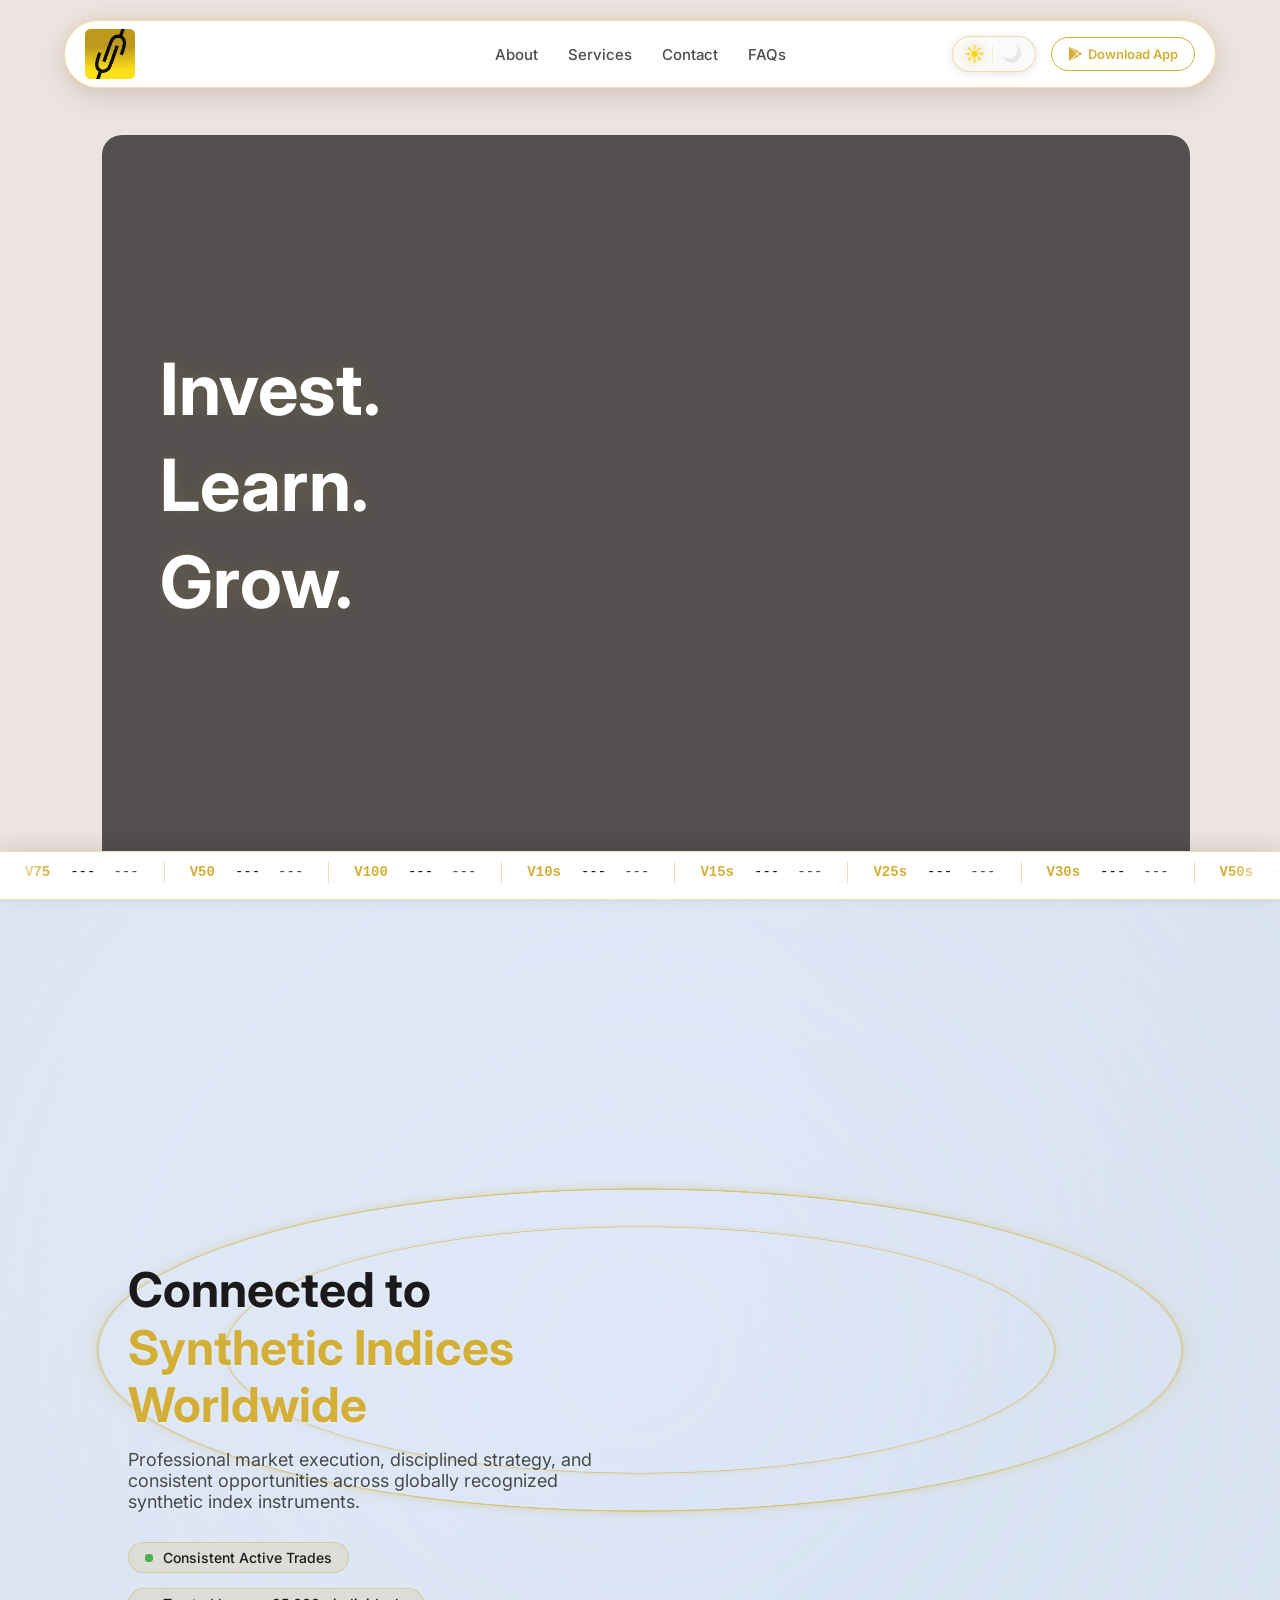
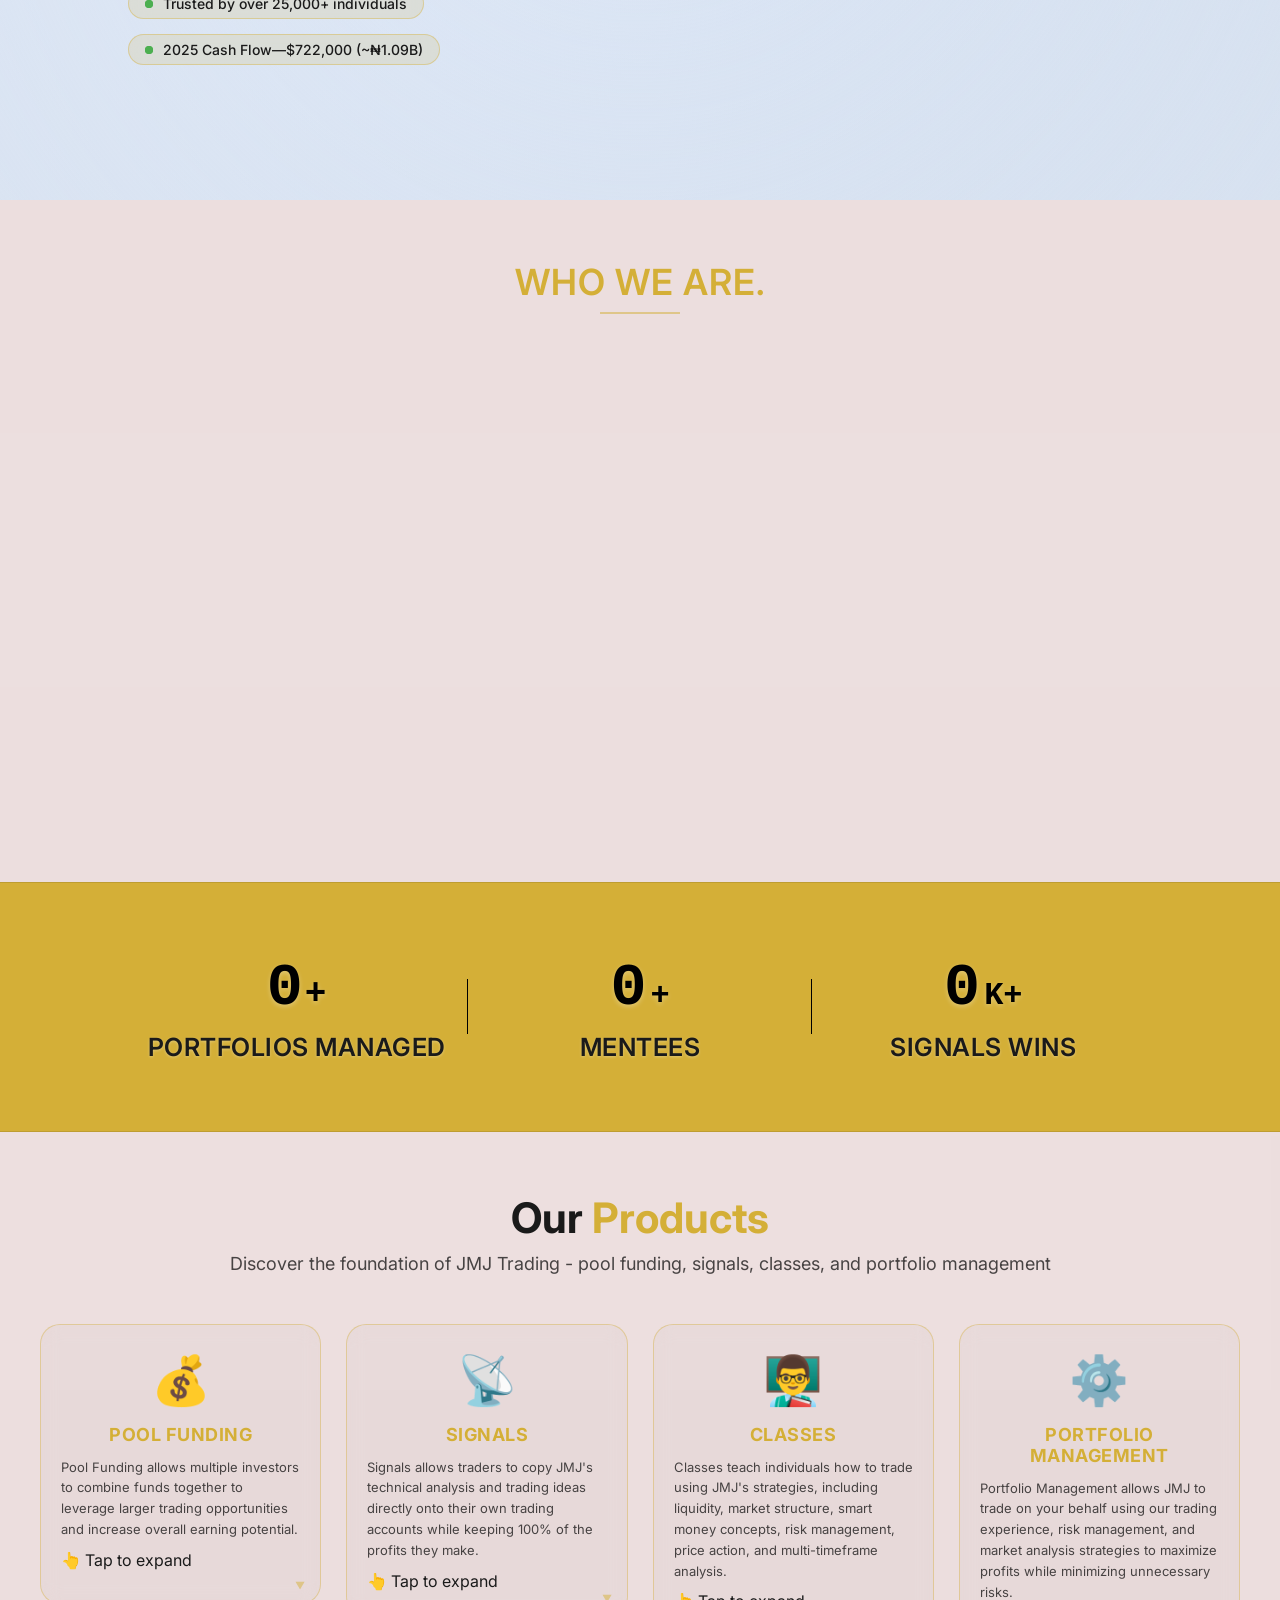
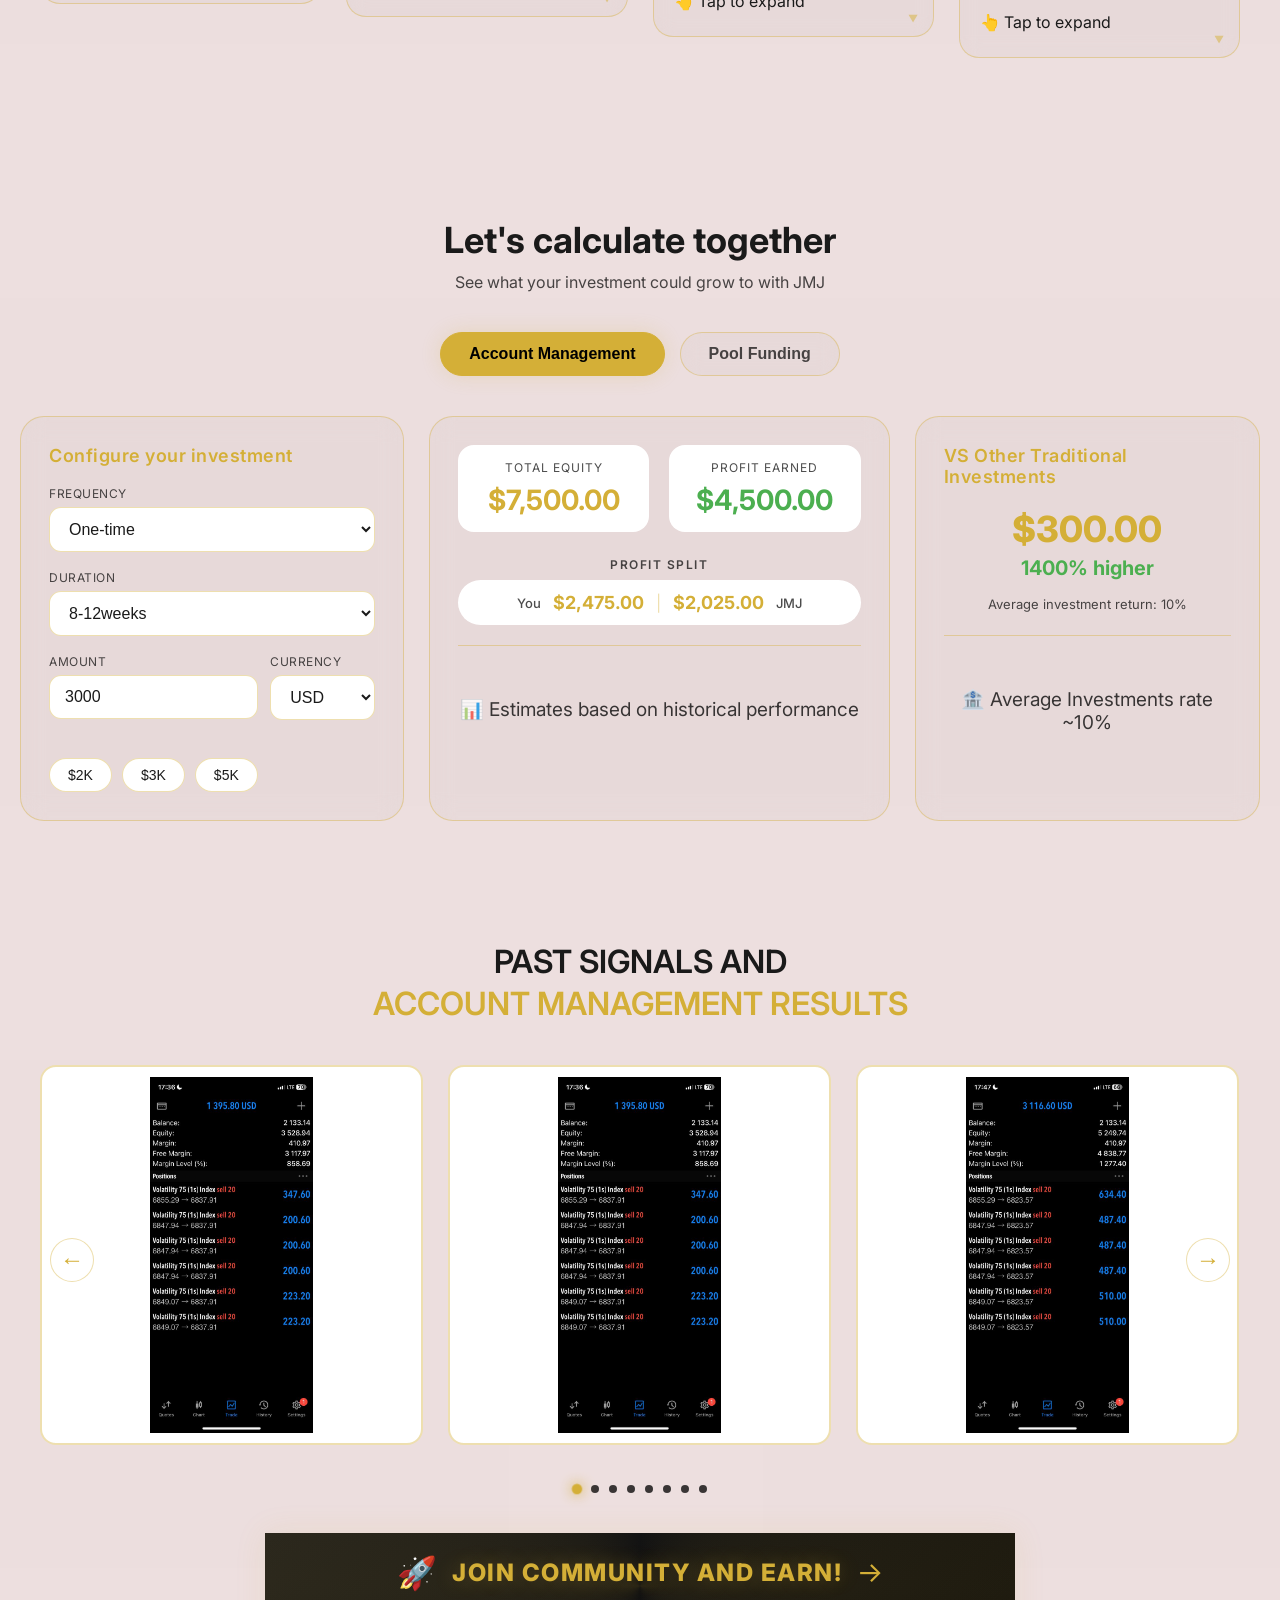
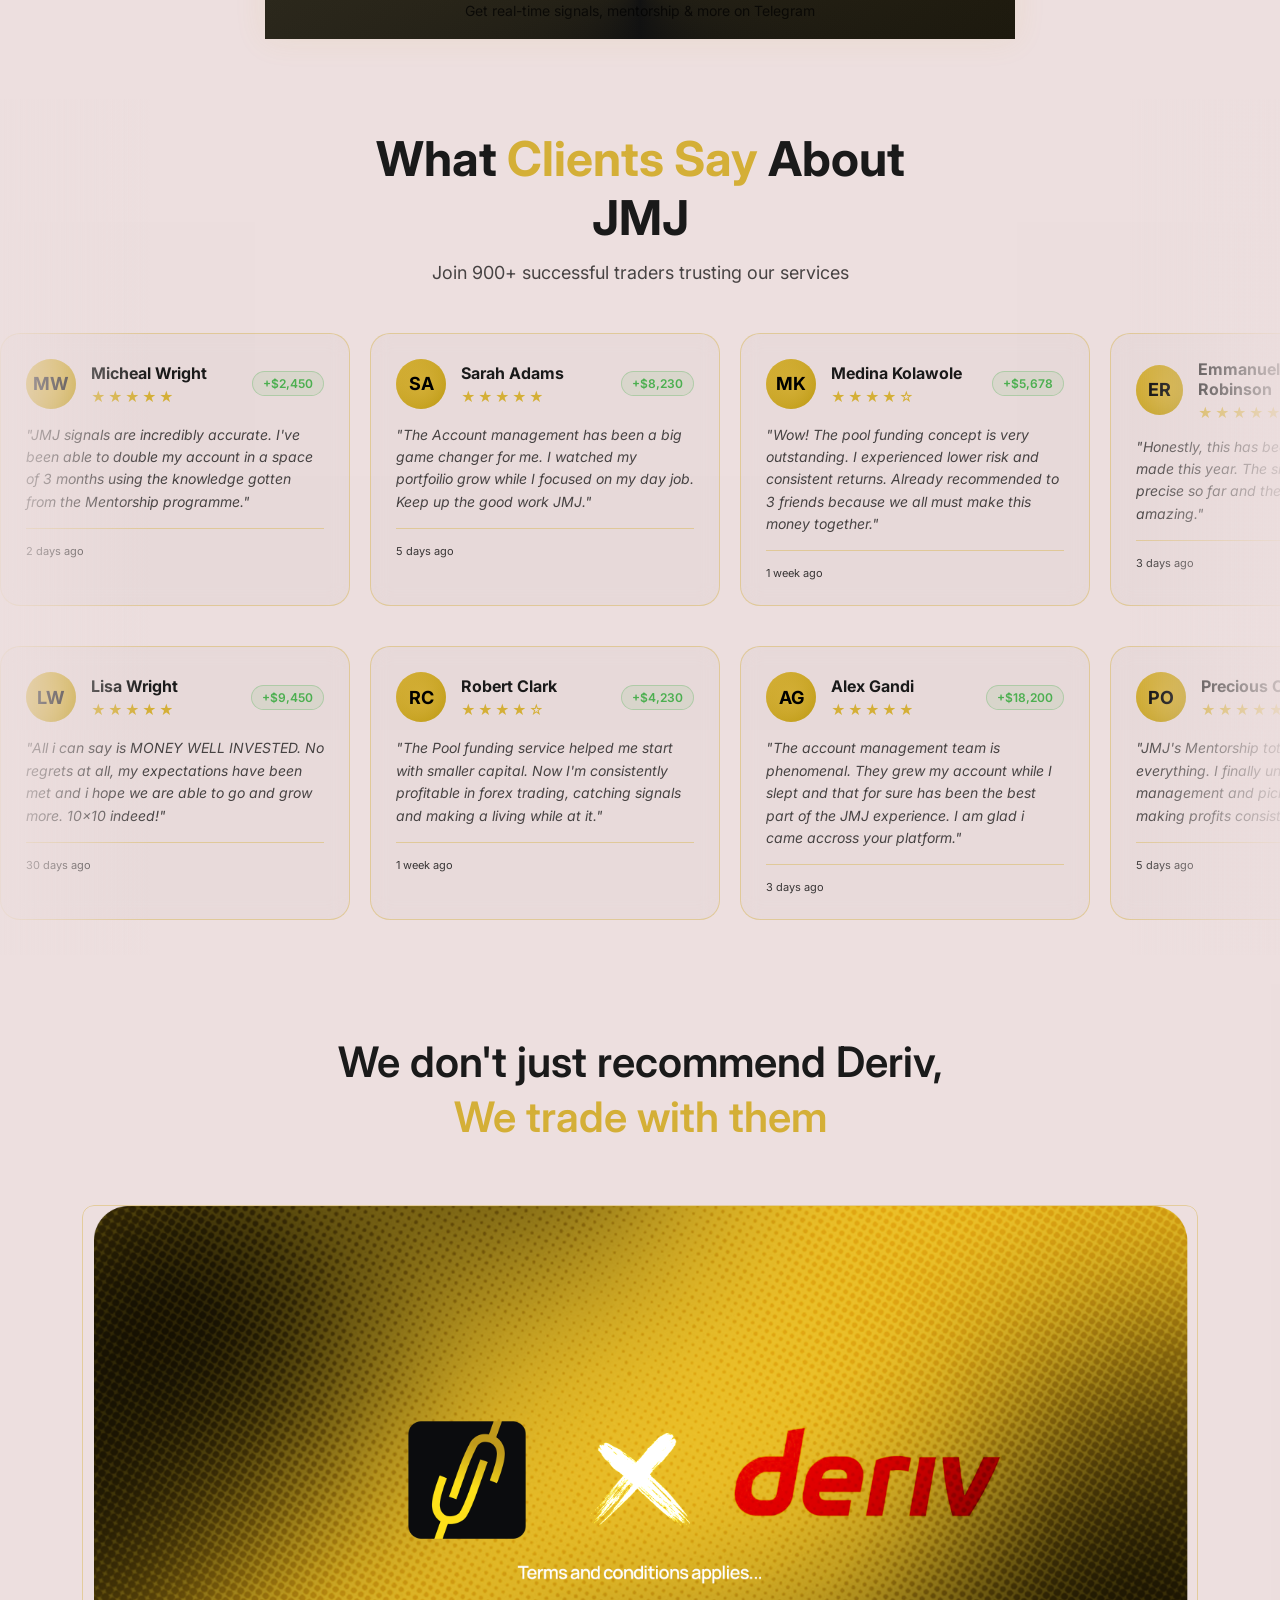
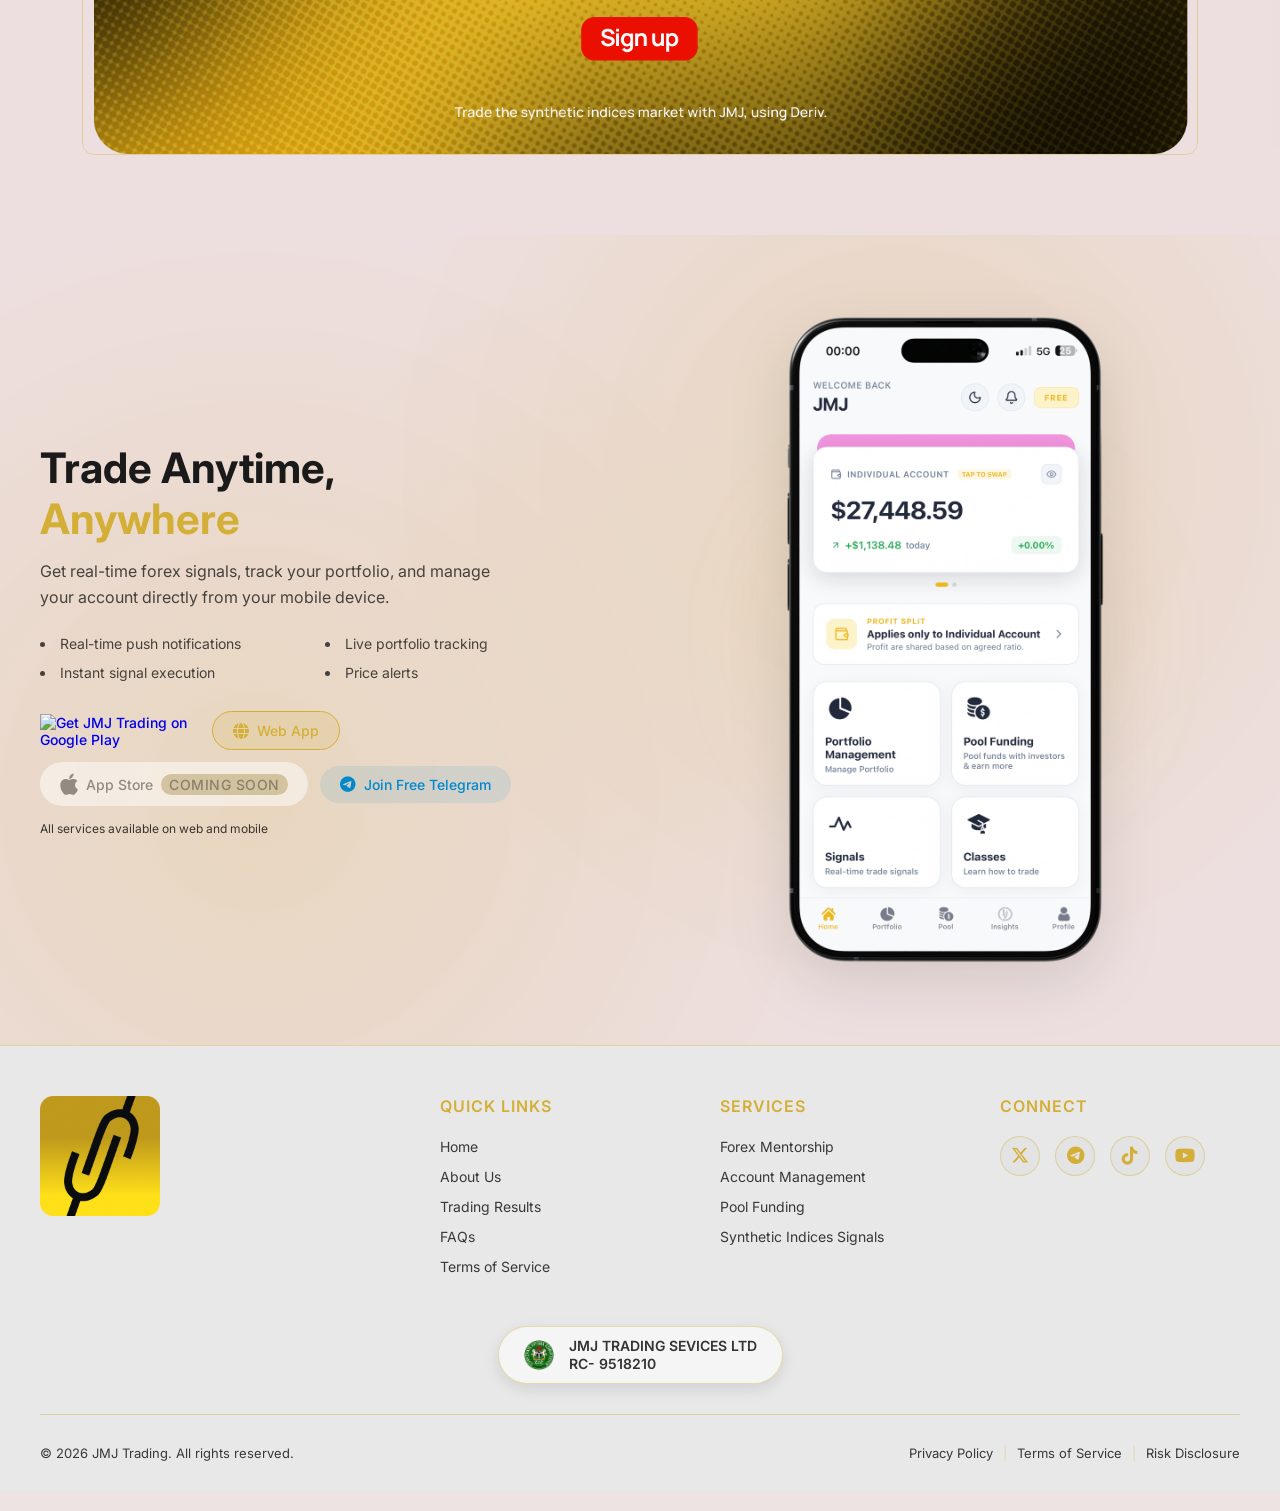
==== commit 74847106: "Update index.html" ====
--- a/index.html
+++ b/index.html
@@ -692,7 +692,7 @@
     <div class="results-dots" id="resultsDots"></div>
     
     <!-- JOIN COMMUNITY RIBBON -->
-<a href="https://t.me/Iamjmj" target="_blank" rel="noopener noreferrer" class="community-ribbon">
+<a href="https://t.me/thejmjapp" target="_blank" rel="noopener noreferrer" class="community-ribbon">
   <div class="ribbon-content">
     <span class="ribbon-icon">🚀</span>
     <span class="ribbon-text">JOIN COMMUNITY AND EARN!</span>
@@ -1257,7 +1257,7 @@
   <div class="download-container">
     
     <div class="download-mockup right">
-      <img src="your-phone-mockup.png" alt="JMJ Trading App - Get forex signals on your phone" class="mockup-image">
+      <img src="your-phone-mockup.PNG" alt="JMJ Trading App - Get forex signals on your phone" class="mockup-image">
       <div class="mockup-glow"></div>
     </div>
     
--- a/styles.css
+++ b/styles.css
@@ -1966,6 +1966,140 @@
   }
 }
 
+/* ===== COMMUNITY RIBBON ===== */
+.community-ribbon {
+  display: block;
+ max-width: 750px; /* 👈 Controls the width */
+  margin: 40px auto 0; /* Centers it */
+  padding: 20px 25px;
+  background: linear-gradient(135deg, #1a1a1a, #0a0a0a);
+  /* border: 2px solid var(--gold);
+  border-radius: 16px; */
+  text-decoration: none;
+  transition: all 0.4s ease;
+  position: relative;
+  overflow: hidden;
+  box-shadow: 0 0 30px rgba(212, 175, 55, 0.1);
+}
+
+/* Animated glow effect */
+.community-ribbon::before {
+  content: '';
+  position: absolute;
+  top: -50%;
+  left: -50%;
+  width: 200%;
+  height: 200%;
+  background: conic-gradient(from 0deg, transparent, rgba(212, 175, 55, 0.1), transparent, rgba(212, 175, 55, 0.1), transparent);
+  animation: ribbonSpin 8s linear infinite;
+  pointer-events: none;
+}
+
+@keyframes ribbonSpin {
+  0% { transform: rotate(0deg); }
+  100% { transform: rotate(360deg); }
+}
+
+.community-ribbon:hover {
+  transform: scale(1.02);
+  border-color: #ffd700;
+  box-shadow: 0 0 50px rgba(212, 175, 55, 0.3);
+}
+
+.ribbon-content {
+  display: flex;
+  align-items: center;
+  justify-content: center;
+  gap: 15px;
+  flex-wrap: wrap;
+  position: relative;
+  z-index: 1;
+}
+
+.ribbon-icon {
+  font-size: 32px;
+  animation: ribbonPulse 2s ease-in-out infinite;
+}
+
+@keyframes ribbonPulse {
+  0%, 100% { transform: scale(1); }
+  50% { transform: scale(1.2); }
+}
+
+.ribbon-text {
+  font-size: 24px;
+  font-weight: 800;
+  color: var(--gold);
+  letter-spacing: 1.5px;
+  text-transform: uppercase;
+  text-shadow: 0 0 20px rgba(212, 175, 55, 0.3);
+}
+
+.ribbon-arrow {
+  font-size: 28px;
+  color: var(--gold);
+  transition: all 0.3s ease;
+}
+
+.community-ribbon:hover .ribbon-arrow {
+  transform: translateX(10px);
+}
+
+.ribbon-subtext {
+  display: block;
+  text-align: center;
+  color: var(--text-secondary);
+  font-size: 14px;
+  margin-top: 10px;
+  position: relative;
+  z-index: 1;
+}
+
+/* Mobile Responsive */
+@media (max-width: 768px) {
+  .community-ribbon {
+    padding: 16px 18px;
+    margin-top: 30px;
+  }
+  
+  .ribbon-text {
+    font-size: 18px;
+    text-align: center;
+  }
+  
+  .ribbon-icon {
+    font-size: 26px;
+  }
+  
+  .ribbon-arrow {
+    font-size: 22px;
+  }
+  
+  .ribbon-subtext {
+    font-size: 12px;
+    margin-top: 8px;
+  }
+}
+
+@media (max-width: 480px) {
+  .ribbon-content {
+    gap: 10px;
+  }
+  
+  .ribbon-text {
+    font-size: 15px;
+    letter-spacing: 0.5px;
+  }
+  
+  .ribbon-icon {
+    font-size: 20px;
+  }
+  
+  .ribbon-arrow {
+    font-size: 18px;
+  }
+}
+
 /* ===== TESTIMONIAL WALL - DOUBLE SCROLLING ===== */
 .testimonial-section {
   padding: 30px 0;
@@ -4120,6 +4254,33 @@
 
 .split-divider {
   color: var(--border-color);
+}
+
+/* ===== PROFIT SPLIT WRAPPER ===== */
+.profit-split-wrapper {
+  text-align: center;
+  margin-top: 5px;
+}
+
+.split-title {
+  display: block;
+  color: var(--text-secondary);
+  font-size: 12px;
+  text-transform: uppercase;
+  letter-spacing: 1.5px;
+  margin-bottom: 8px;
+  font-weight: 600;
+}
+
+.profit-split {
+  display: flex;
+  align-items: center;
+  justify-content: center;
+  gap: 12px;
+  padding: 12px 15px;
+  background: var(--bg-secondary);
+  border-radius: 40px;
+  flex-wrap: wrap;
 }
 
 /* Comparison Panel - Updated */
@@ -4366,6 +4527,7 @@
         margin-right: 10px;
         padding: 3px 8px;
         min-width: 60px;
+        display: none !important;
     }
     
     .pill-icon {
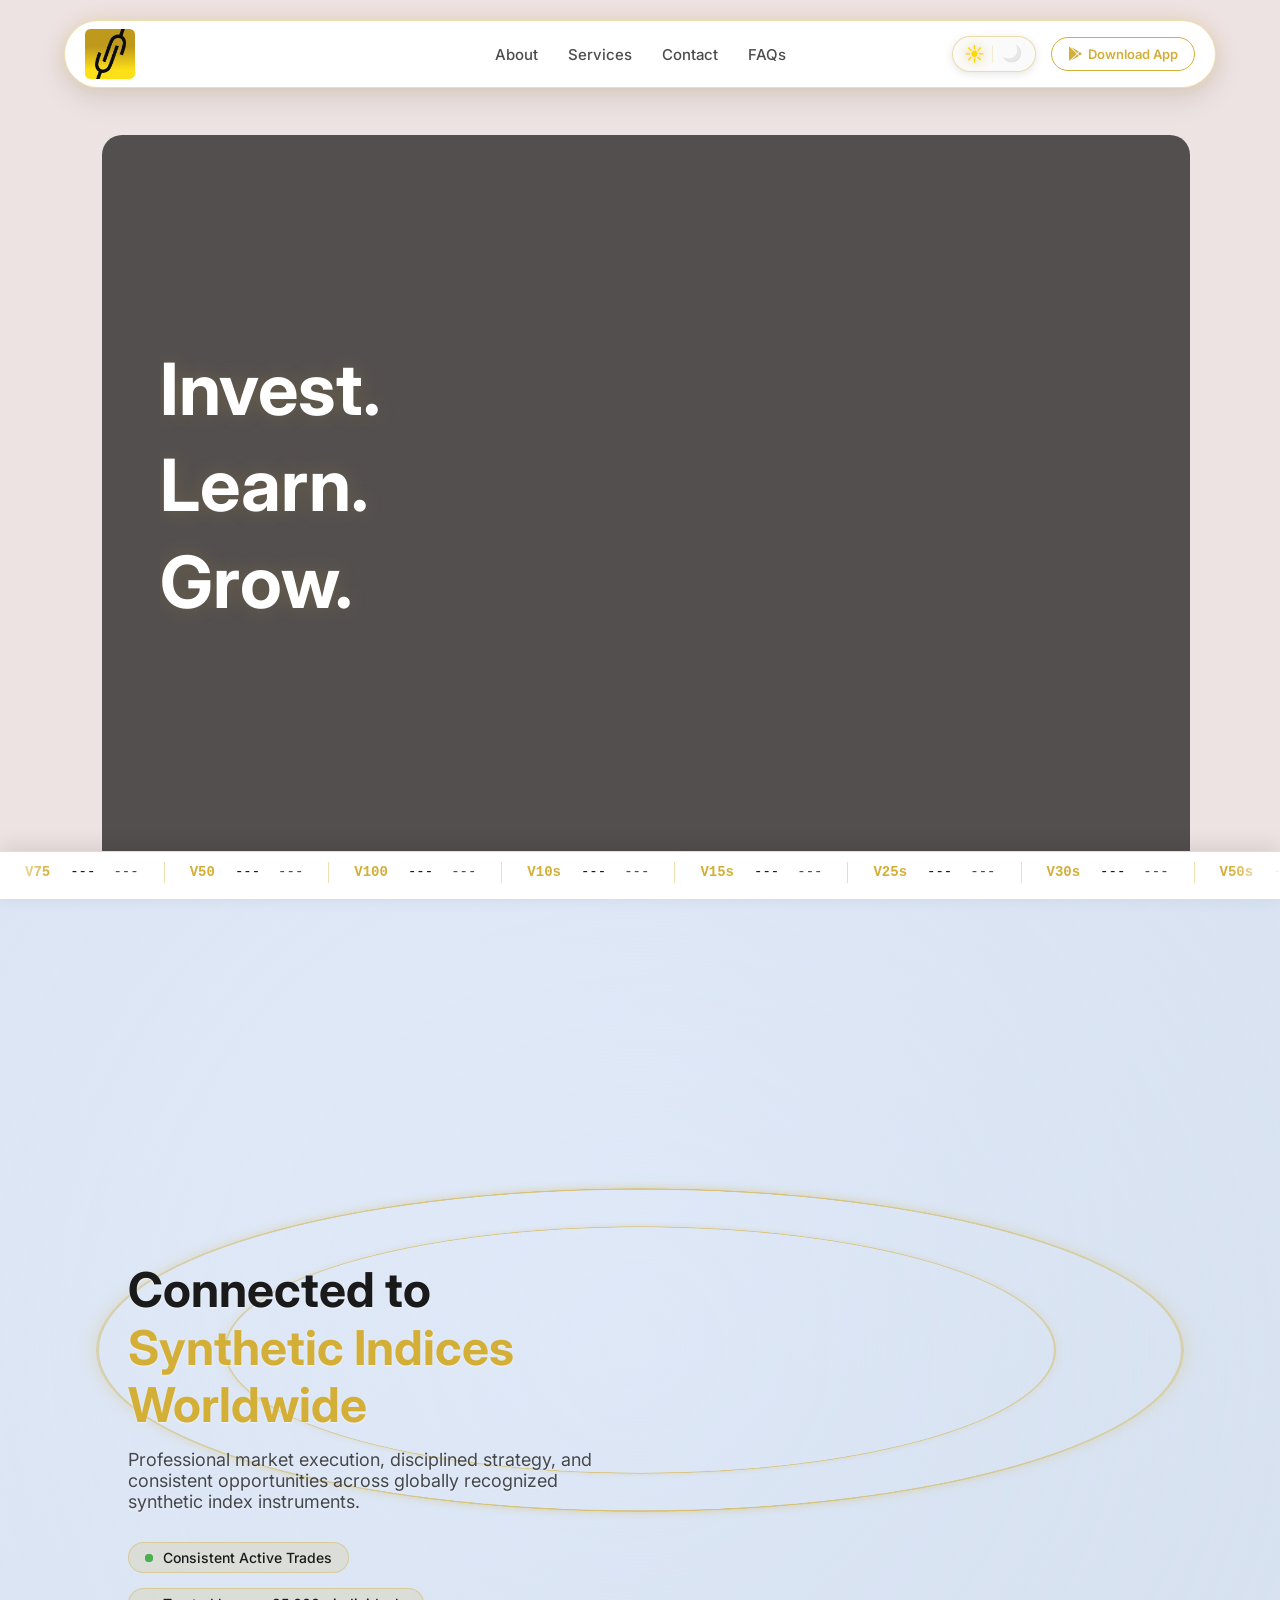
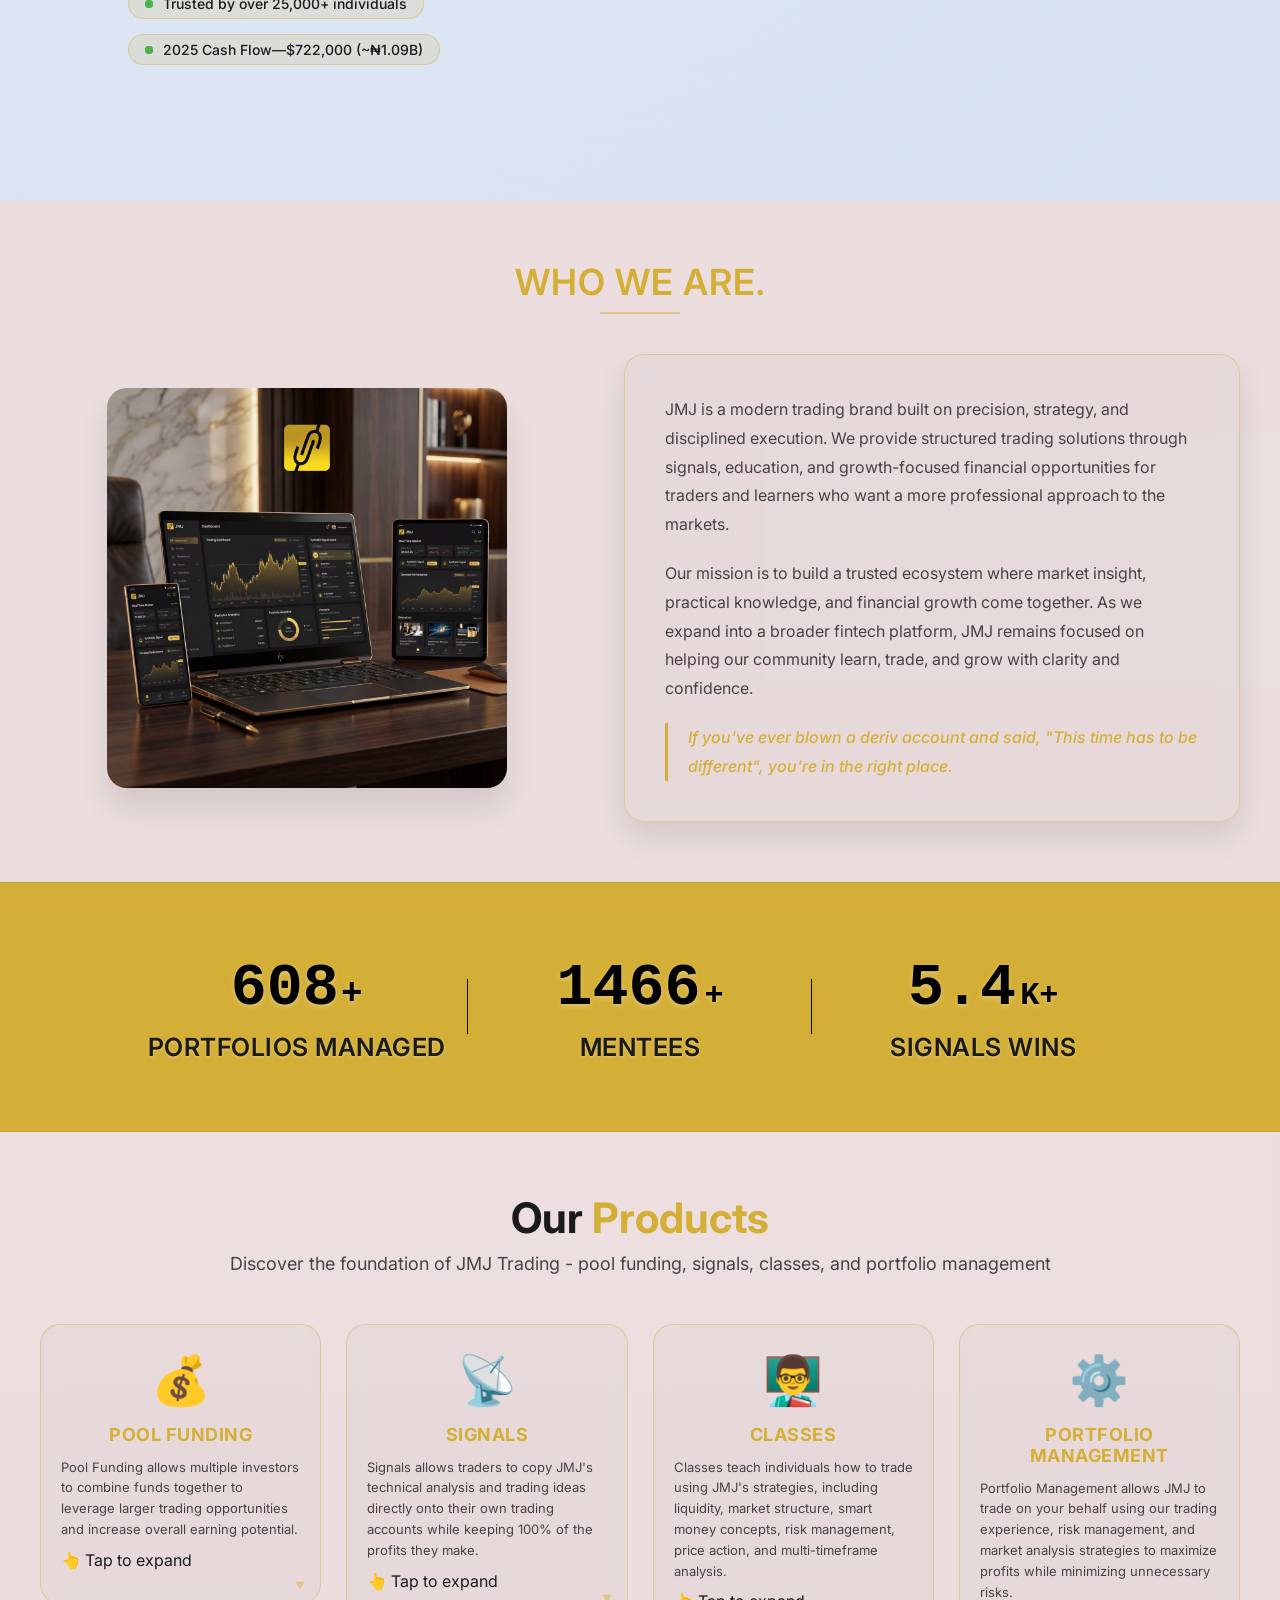
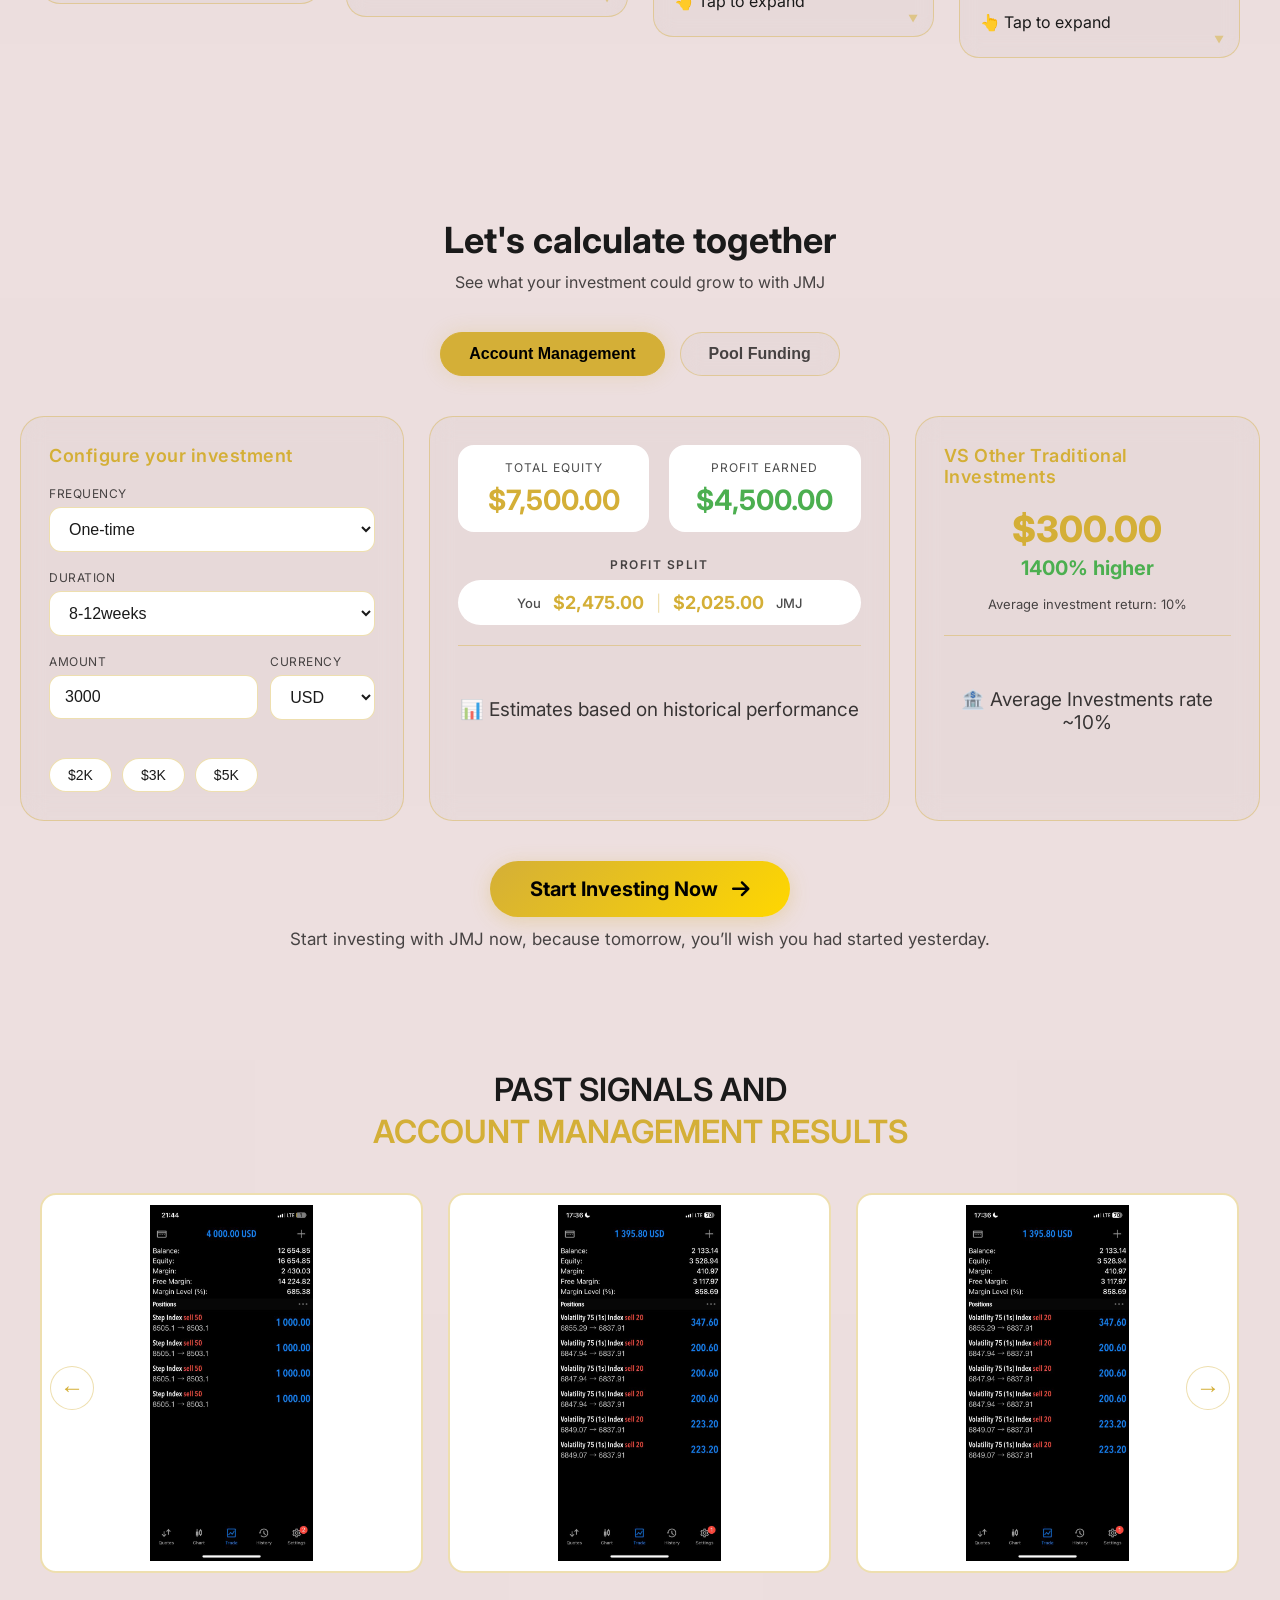
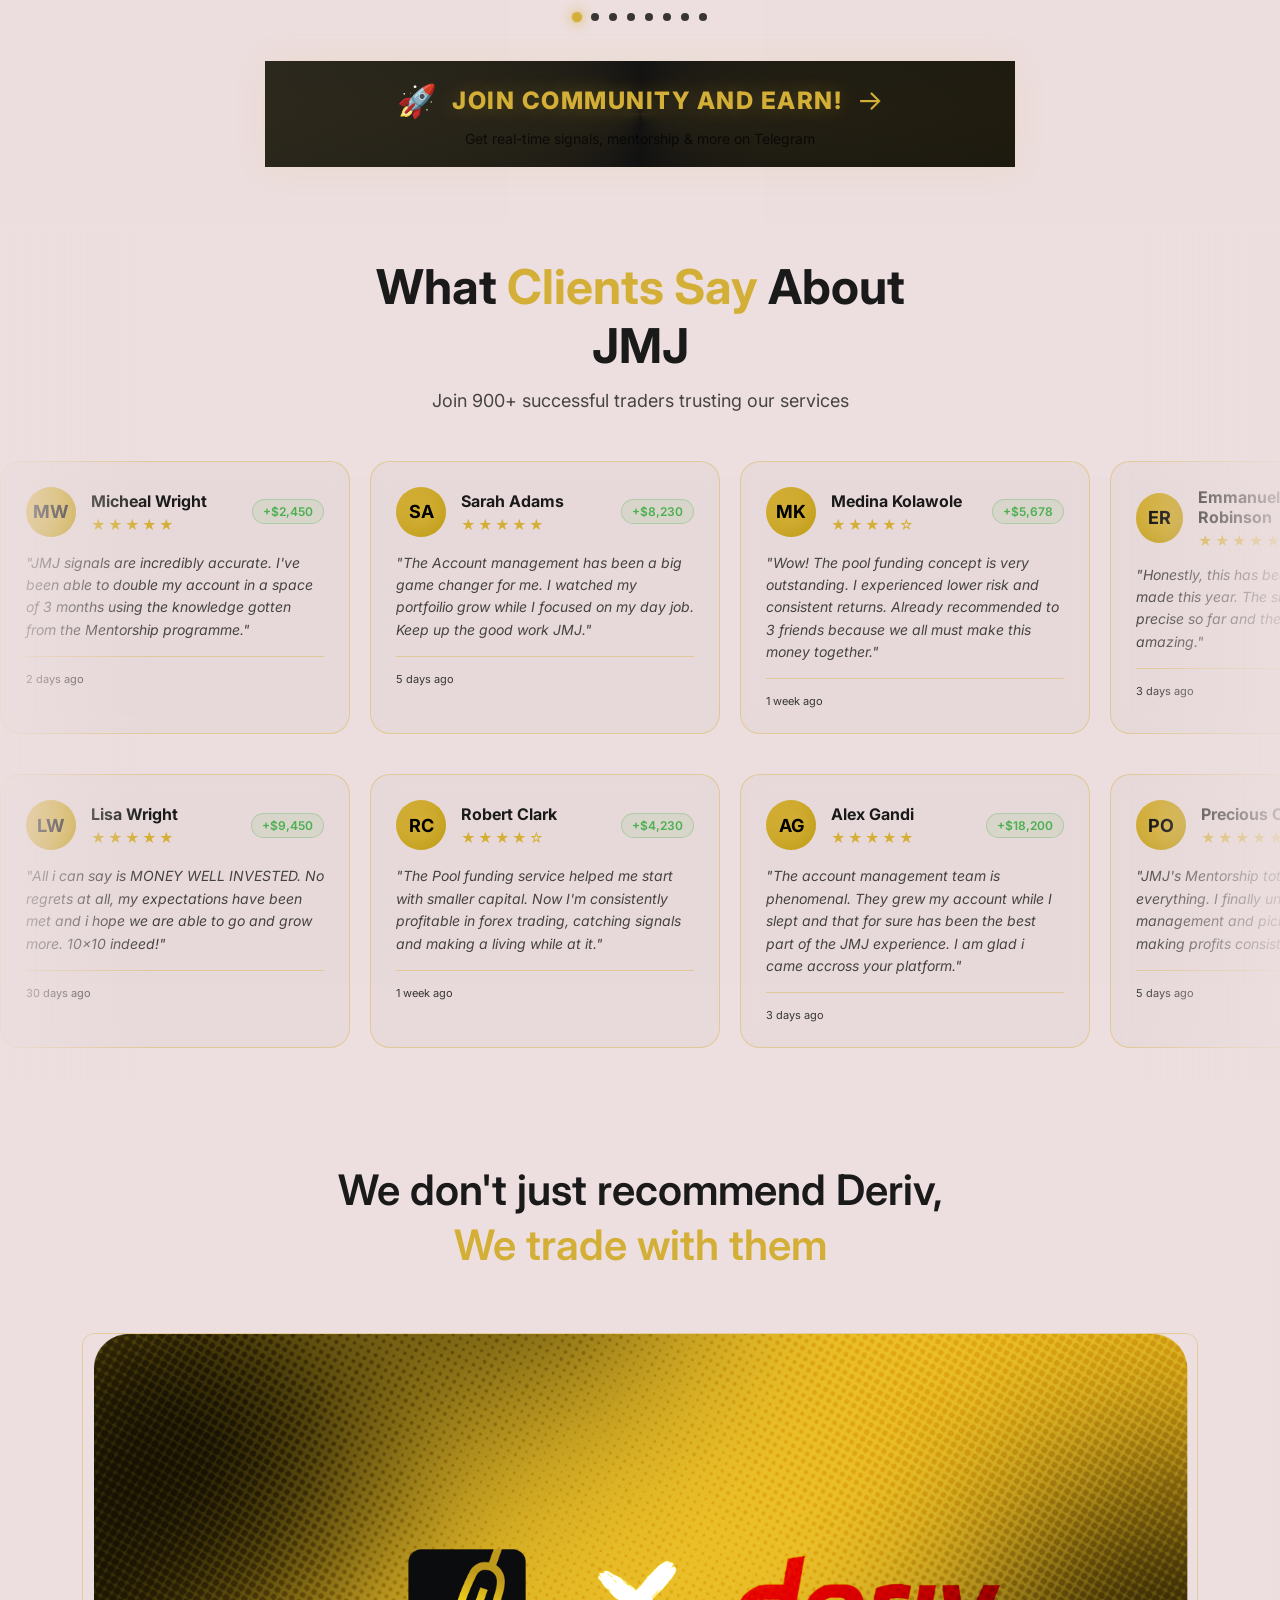
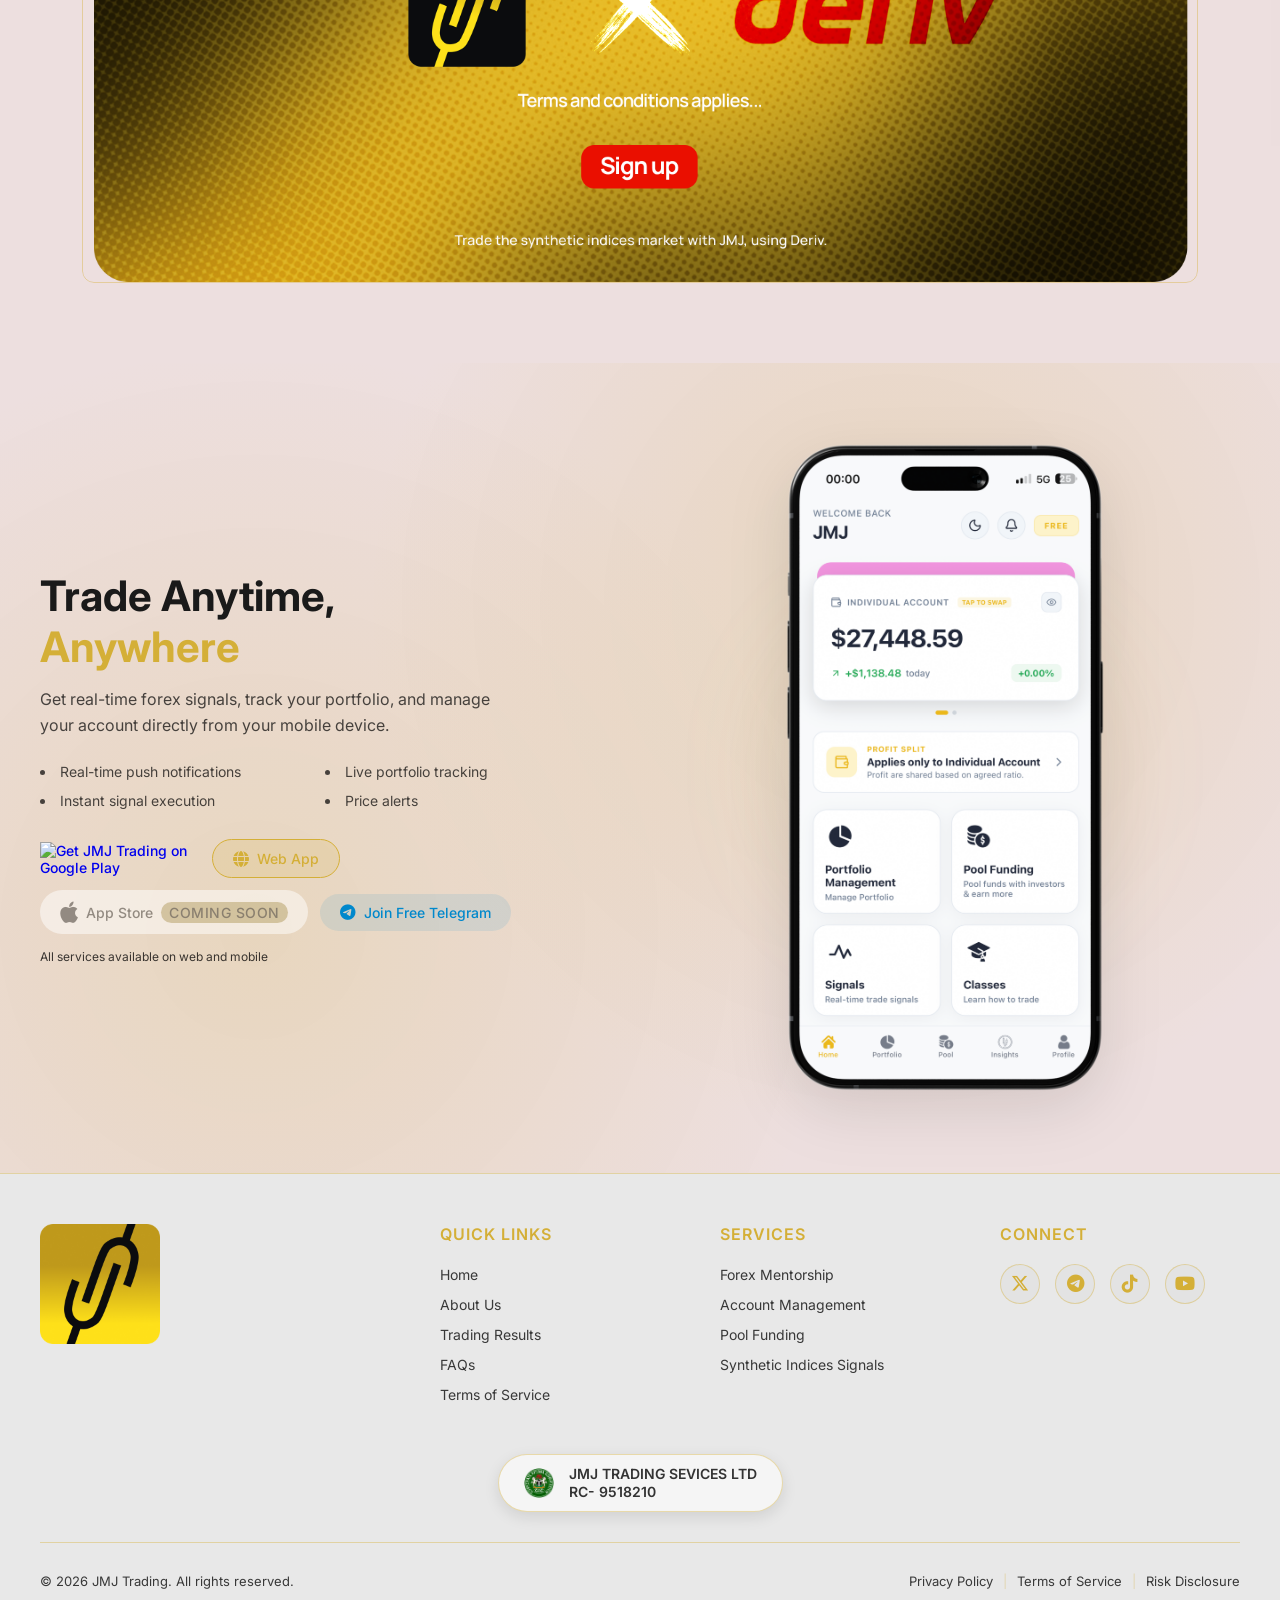
==== commit 223edd06: "Update index.html" ====
--- a/index.html
+++ b/index.html
@@ -550,6 +550,15 @@
 </div>
       
     </div>
+
+    <!-- START INVESTING CTA -->
+<div class="calculator-cta">
+    <a href="https://t.me/thejmjapp" target="_blank" rel="noopener noreferrer" class="start-investing-btn">
+        <span>Start Investing Now</span>
+        <i class="fas fa-arrow-right"></i>
+    </a>
+    <p class="cta-subtext">Start investing with JMJ now, because tomorrow, you’ll wish you had started yesterday.</p>
+</div>
   </div>
 </section>
 
--- a/styles.css
+++ b/styles.css
@@ -4283,6 +4283,62 @@
   flex-wrap: wrap;
 }
 
+/* ===== CALCULATOR CTA ===== */
+.calculator-cta {
+    text-align: center;
+    margin-top: 40px;
+}
+
+.start-investing-btn {
+    display: inline-flex;
+    align-items: center;
+    gap: 14px;
+    background: linear-gradient(135deg, var(--gold), #ffd700);
+    color: #000;
+    padding: 16px 40px;
+    border-radius: 50px;
+    font-size: 20px;
+    font-weight: 700;
+    text-decoration: none;
+    transition: all 0.3s ease;
+    box-shadow: 0 4px 20px rgba(212, 175, 55, 0.3);
+}
+
+.start-investing-btn:hover {
+    transform: scale(1.05);
+    box-shadow: 0 8px 40px rgba(212, 175, 55, 0.5);
+}
+
+.start-investing-btn i {
+    font-size: 20px;
+    transition: transform 0.3s ease;
+}
+
+.start-investing-btn:hover i {
+    transform: translateX(6px);
+}
+
+.cta-subtext {
+    margin-top: 12px;
+    color: var(--text-secondary);
+    font-size: 17px;
+}
+
+/* Mobile Responsive */
+@media (max-width: 600px) {
+    .start-investing-btn {
+        padding: 14px 28px;
+        font-size: 17px;
+        gap: 10px;
+        width: 100%;
+        justify-content: center;
+    }
+    
+    .cta-subtext {
+        font-size: 13px;
+    }
+}
+
 /* Comparison Panel - Updated */
 .comparison-savings-amount {
   font-size: 36px;
